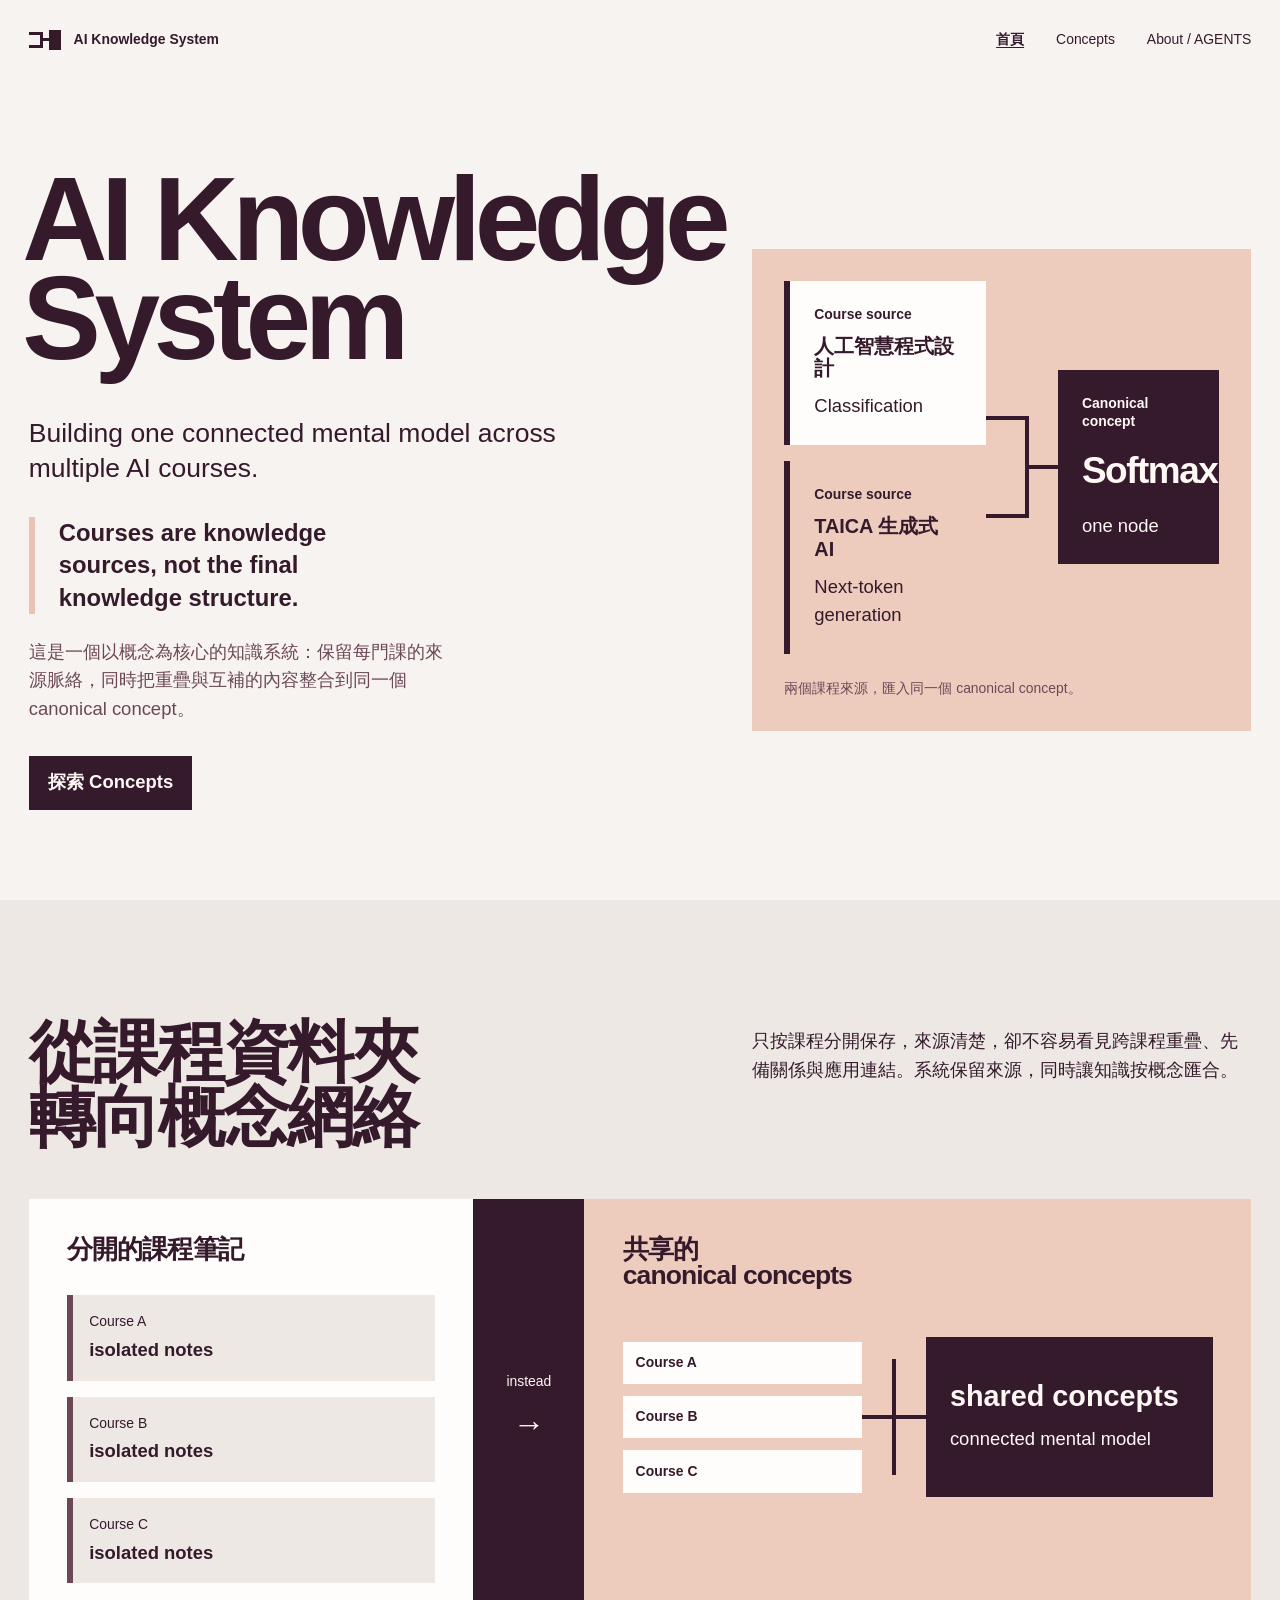
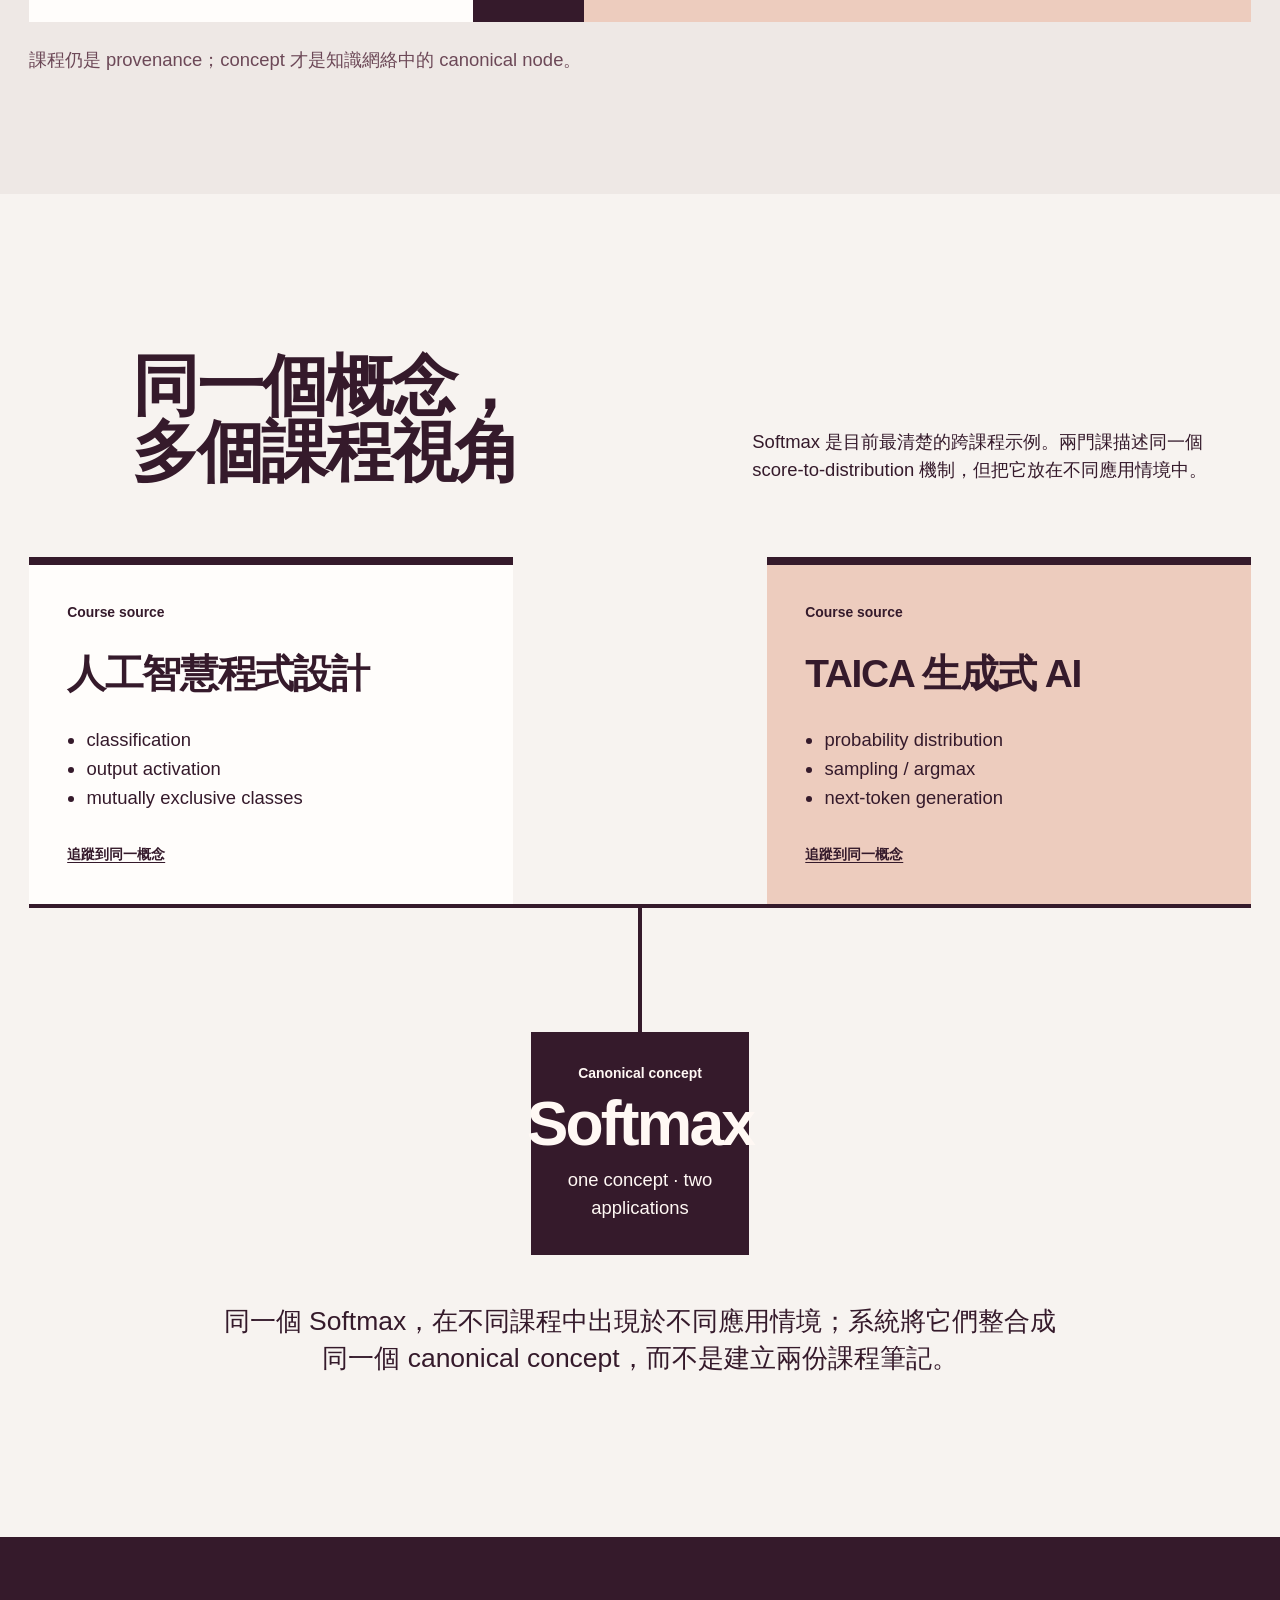
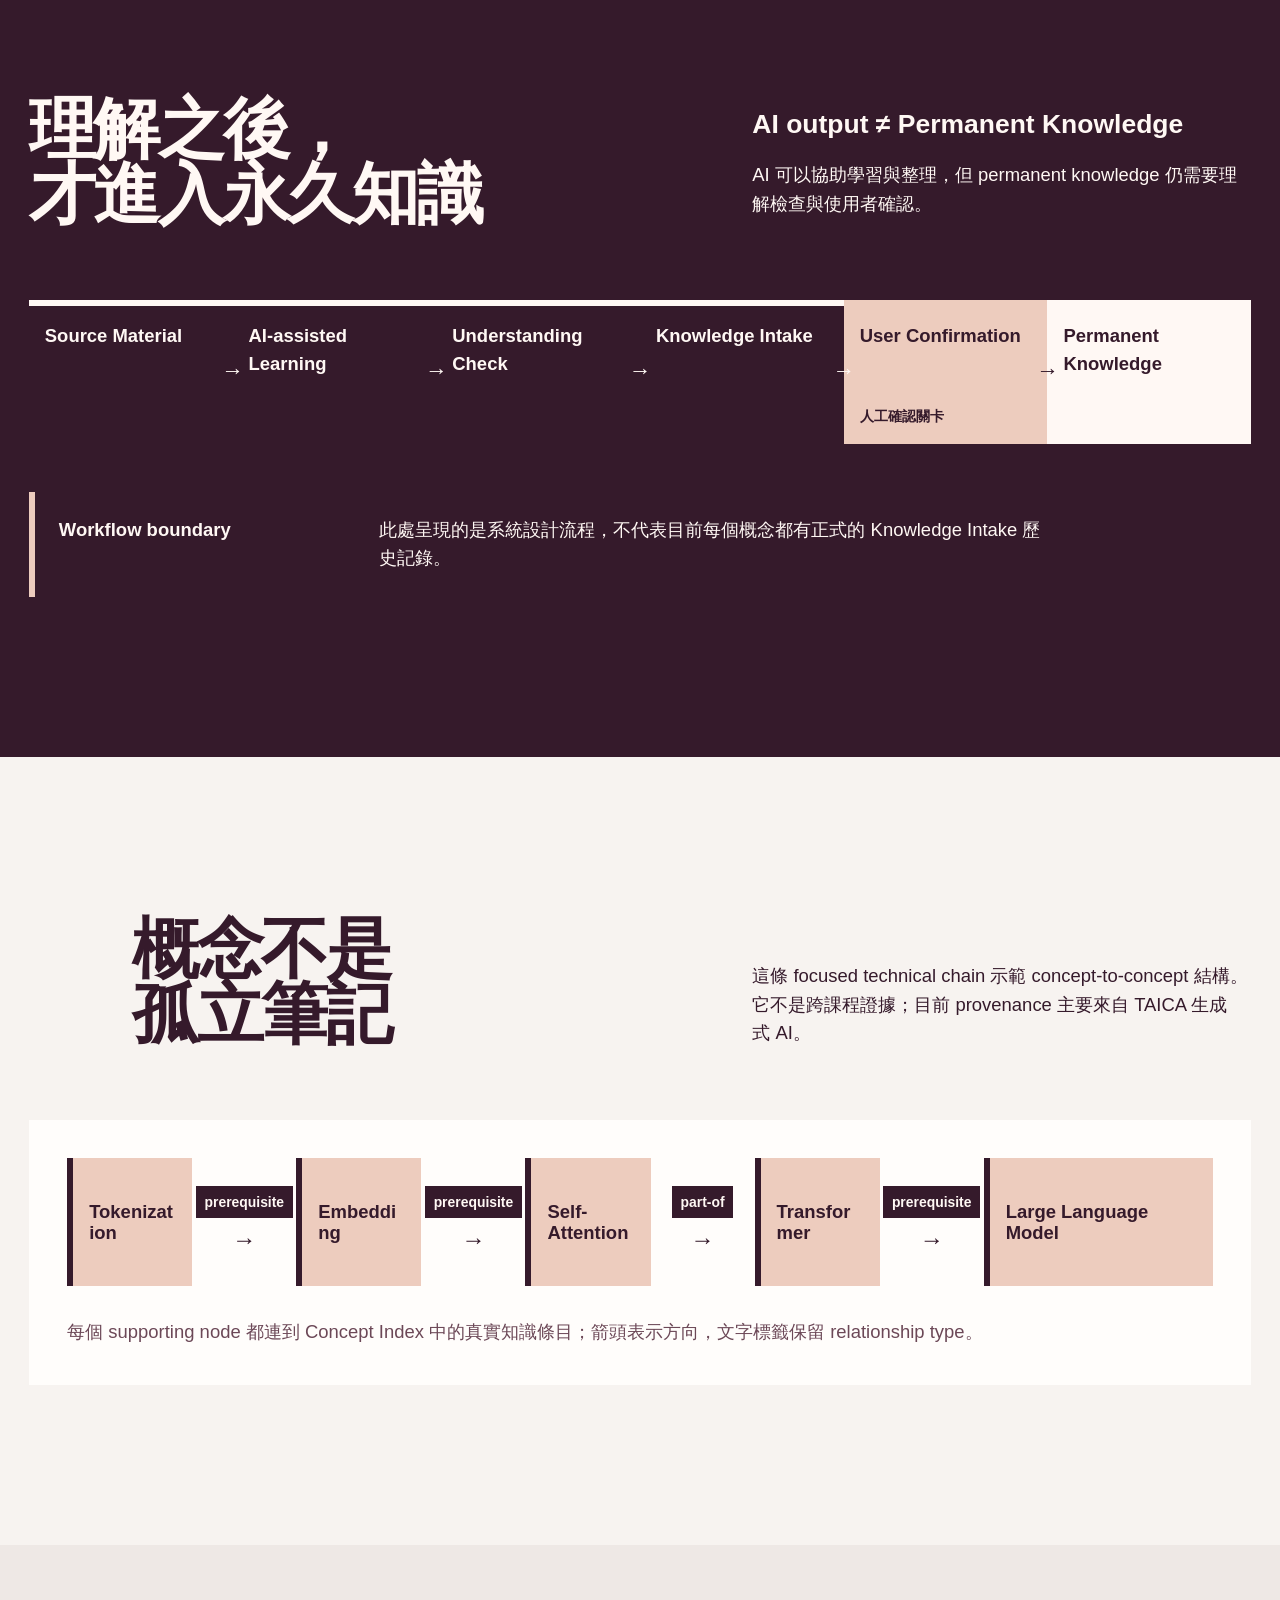
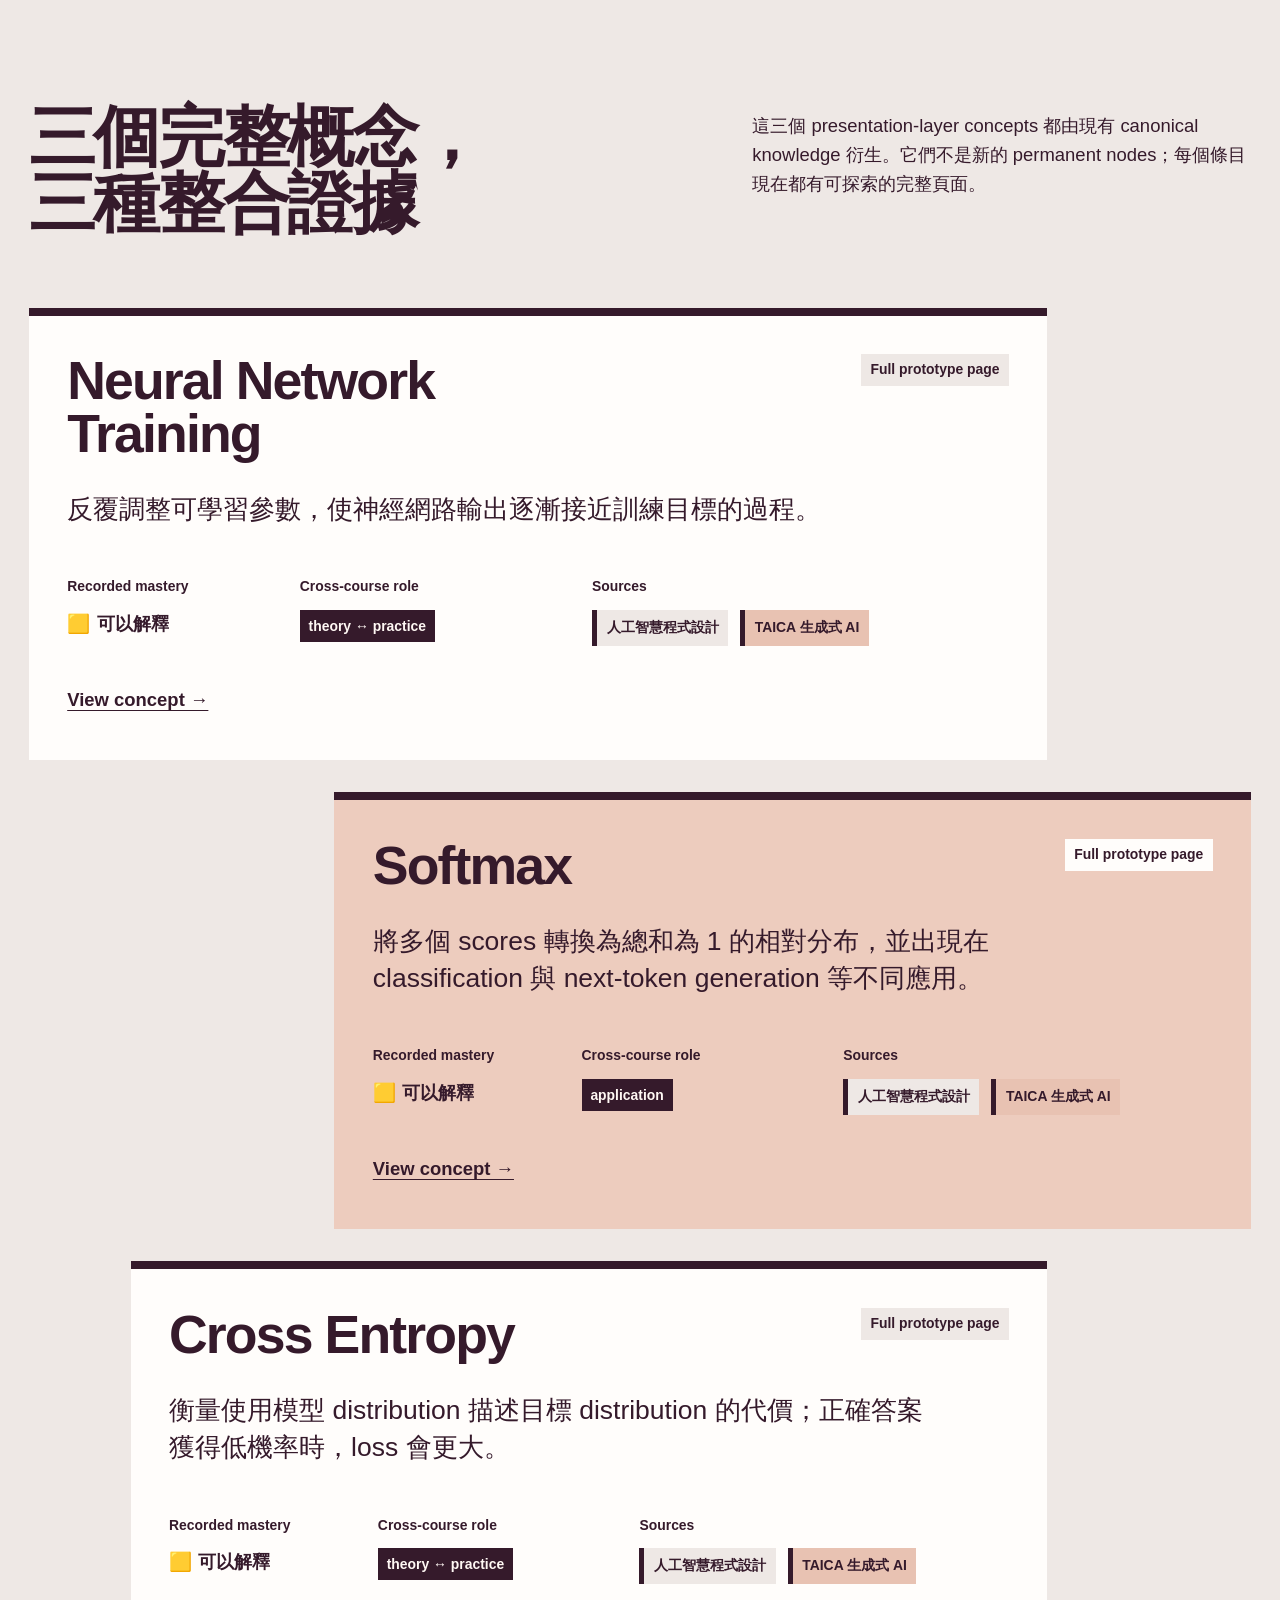
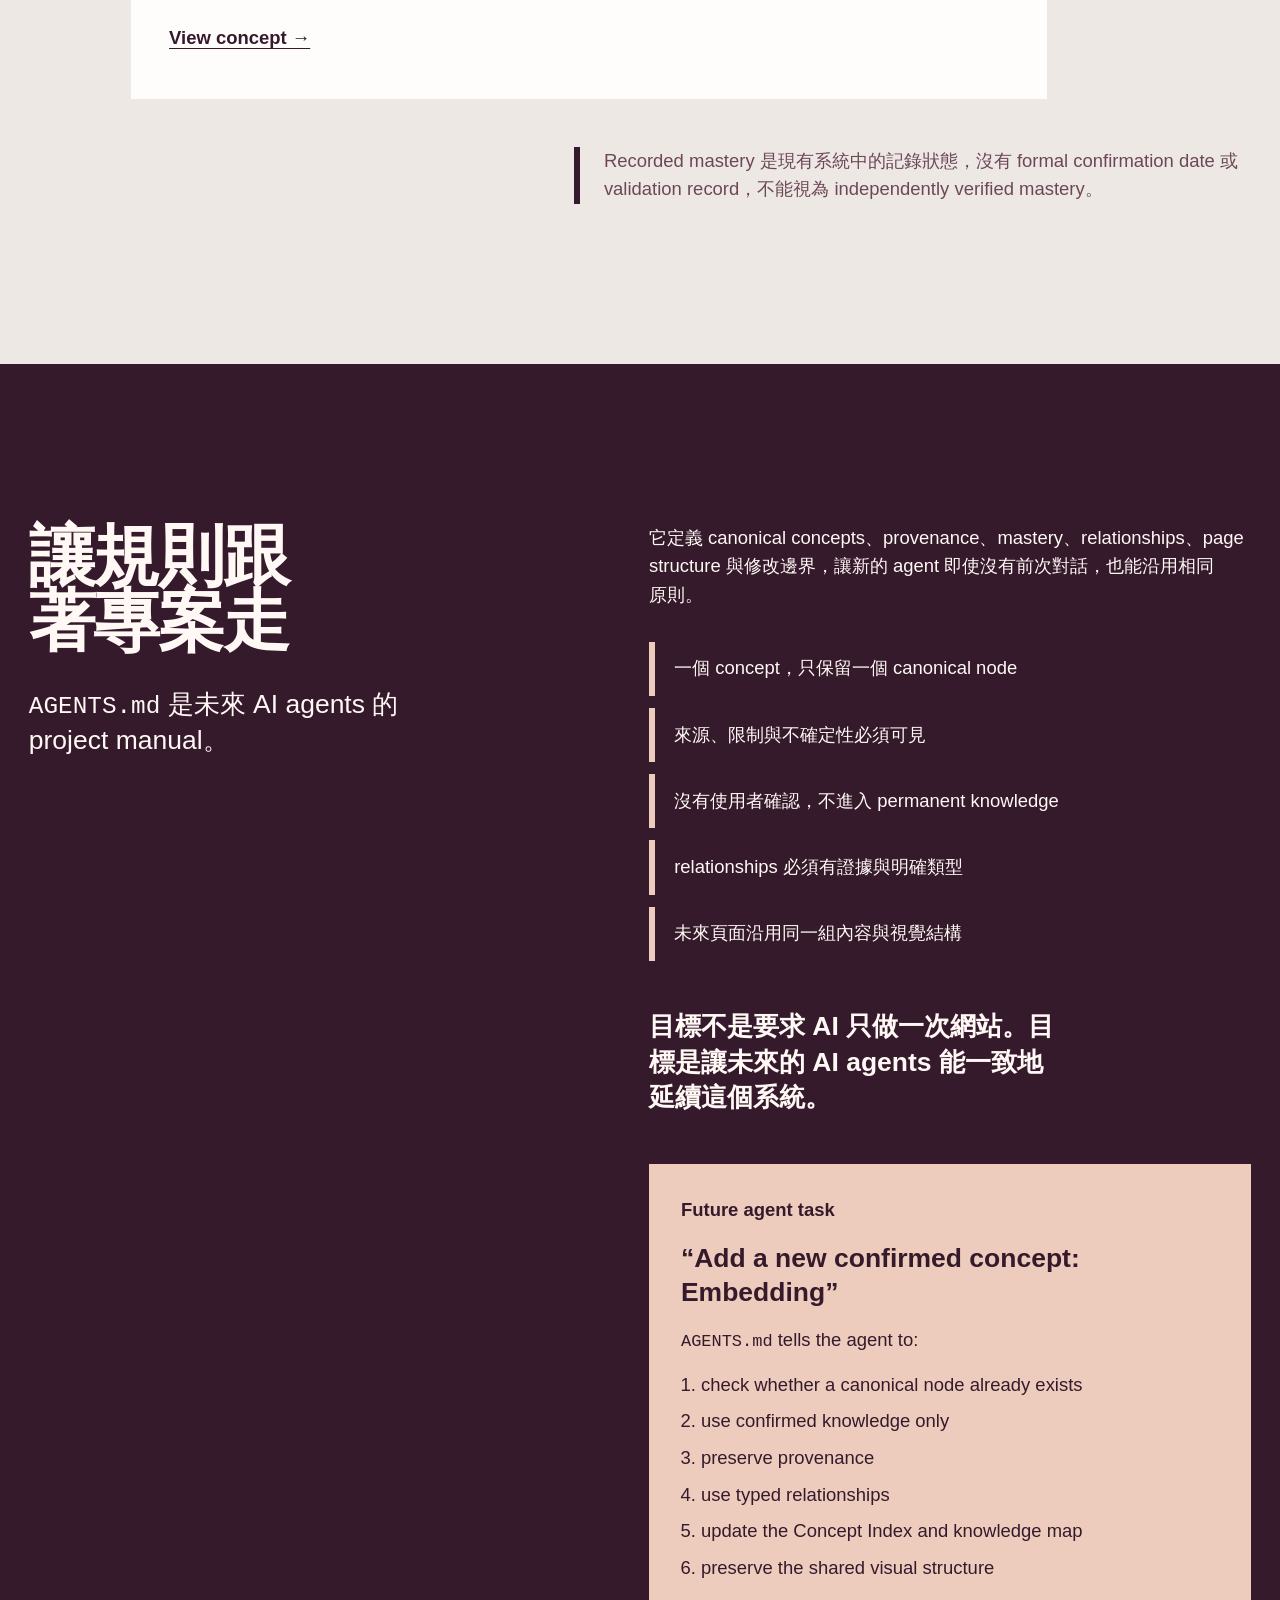
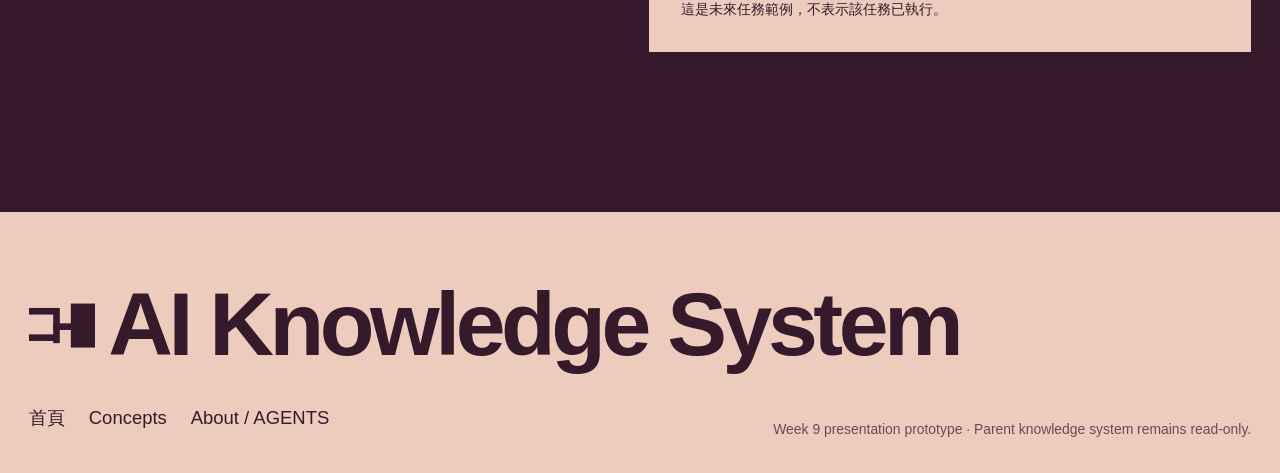
==== index.html @ c5fa0352 "Launch Week 9 AI Knowledge System prototype" ====
<!doctype html>
<html lang="zh-Hant">
  <head>
    <meta charset="utf-8">
    <meta name="viewport" content="width=device-width, initial-scale=1">
    <meta
      name="description"
      content="以 canonical concepts 整合多門 AI 課程的 AI Knowledge System Week 9 prototype。"
    >
    <meta name="theme-color" content="#f7f3f0">
    <title>AI Knowledge System · Week 9 Prototype</title>
    <link rel="preconnect" href="https://api.fontshare.com">
    <link
      href="https://api.fontshare.com/v2/css?f[]=general-sans@400,500,600,700&amp;display=swap"
      rel="stylesheet"
    >
    <link rel="stylesheet" href="assets/css/style.css">
  </head>
  <body id="top">
    <a class="skip-link" href="#main-content">跳到主要內容</a>

    <header class="site-header">
      <nav class="site-nav page-frame" aria-label="主要導覽">
        <a class="site-identity" href="index.html" aria-label="AI Knowledge System 首頁">
          <span class="merge-mark" aria-hidden="true">
            <span class="merge-mark__source merge-mark__source--top"></span>
            <span class="merge-mark__source merge-mark__source--bottom"></span>
            <span class="merge-mark__junction"></span>
            <span class="merge-mark__node"></span>
          </span>
          <span>AI Knowledge System</span>
        </a>
        <div class="site-nav__links">
          <a aria-current="page" href="index.html">首頁</a>
          <a href="concepts.html">Concepts</a>
          <a href="#agents">About / AGENTS</a>
        </div>
      </nav>
    </header>

    <main id="main-content">
      <section class="hero page-frame" aria-labelledby="hero-title">
        <div class="hero__copy">
          <h1 id="hero-title" class="hero__title">
            <span>AI Knowledge</span>
            <span>System</span>
          </h1>
          <p class="hero__lead" lang="en">
            Building one connected mental model across multiple AI courses.
          </p>
          <blockquote class="hero__principle" lang="en">
            Courses are knowledge sources, not the final knowledge structure.
          </blockquote>
          <p class="hero__intro">
            這是一個以概念為核心的知識系統：保留每門課的來源脈絡，同時把重疊與互補的內容整合到同一個 canonical concept。
          </p>
          <a class="primary-action" href="concepts.html">探索 Concepts</a>
        </div>

        <figure class="hero-merge" aria-labelledby="hero-merge-caption">
          <div class="hero-merge__sources">
            <div class="source-node source-node--compact">
              <span class="component-label">Course source</span>
              <strong>人工智慧程式設計</strong>
              <span>Classification</span>
            </div>
            <div class="source-node source-node--compact source-node--blush">
              <span class="component-label">Course source</span>
              <strong>TAICA 生成式 AI</strong>
              <span>Next-token generation</span>
            </div>
          </div>
          <div class="merge-junction merge-junction--hero" aria-hidden="true">
            <span></span>
          </div>
          <div class="concept-node concept-node--hero">
            <span class="component-label">Canonical concept</span>
            <strong>Softmax</strong>
            <span>one node</span>
          </div>
          <figcaption id="hero-merge-caption">
            兩個課程來源，匯入同一個 canonical concept。
          </figcaption>
        </figure>
      </section>

      <section class="structure-section section-field" aria-labelledby="structure-title">
        <div class="page-frame">
          <div class="section-heading section-heading--split">
            <h2 id="structure-title">從課程資料夾<br>轉向概念網絡</h2>
            <p>
              只按課程分開保存，來源清楚，卻不容易看見跨課程重疊、先備關係與應用連結。系統保留來源，同時讓知識按概念匯合。
            </p>
          </div>

          <figure class="structure-contrast" aria-labelledby="structure-caption">
            <div class="isolated-model">
              <h3>分開的課程筆記</h3>
              <div class="isolated-model__rows">
                <div><span>Course A</span><strong>isolated notes</strong></div>
                <div><span>Course B</span><strong>isolated notes</strong></div>
                <div><span>Course C</span><strong>isolated notes</strong></div>
              </div>
            </div>

            <div class="contrast-shift" aria-hidden="true">
              <span>instead</span>
              <strong>→</strong>
            </div>

            <div class="connected-model">
              <h3>共享的 canonical concepts</h3>
              <div class="connected-model__diagram">
                <div class="connected-model__sources">
                  <span>Course A</span>
                  <span>Course B</span>
                  <span>Course C</span>
                </div>
                <div class="connected-model__merge" aria-hidden="true"></div>
                <div class="connected-model__concepts">
                  <strong>shared concepts</strong>
                  <span>connected mental model</span>
                </div>
              </div>
            </div>
            <figcaption id="structure-caption">
              課程仍是 provenance；concept 才是知識網絡中的 canonical node。
            </figcaption>
          </figure>
        </div>
      </section>

      <section id="softmax" class="softmax-section page-frame" aria-labelledby="softmax-title">
        <div class="section-heading section-heading--offset">
          <h2 id="softmax-title">同一個概念，<br>多個課程視角</h2>
          <p>
            Softmax 是目前最清楚的跨課程示例。兩門課描述同一個 score-to-distribution 機制，但把它放在不同應用情境中。
          </p>
        </div>

        <figure class="cross-course-comparison" aria-labelledby="softmax-caption">
          <a class="source-node source-node--link" href="#softmax-canonical">
            <span class="component-label">Course source</span>
            <strong>人工智慧程式設計</strong>
            <ul>
              <li>classification</li>
              <li>output activation</li>
              <li>mutually exclusive classes</li>
            </ul>
            <span class="source-node__trace">追蹤到同一概念</span>
          </a>

          <a class="source-node source-node--link source-node--blush" href="#softmax-canonical">
            <span class="component-label">Course source</span>
            <strong>TAICA 生成式 AI</strong>
            <ul>
              <li>probability distribution</li>
              <li>sampling / argmax</li>
              <li>next-token generation</li>
            </ul>
            <span class="source-node__trace">追蹤到同一概念</span>
          </a>

          <div class="cross-course-comparison__junction" aria-hidden="true">
            <span class="cross-course-comparison__line cross-course-comparison__line--left"></span>
            <span class="cross-course-comparison__line cross-course-comparison__line--right"></span>
            <span class="cross-course-comparison__stem"></span>
          </div>

          <div id="softmax-canonical" class="concept-node concept-node--canonical" tabindex="-1">
            <span class="component-label">Canonical concept</span>
            <strong>Softmax</strong>
            <span>one concept · two applications</span>
          </div>

          <figcaption id="softmax-caption">
            同一個 Softmax，在不同課程中出現於不同應用情境；系統將它們整合成同一個 canonical concept，而不是建立兩份課程筆記。
          </figcaption>
        </figure>
      </section>

      <section class="knowledge-flow-section section-field section-field--dark" aria-labelledby="flow-title">
        <div class="page-frame">
          <div class="section-heading section-heading--split section-heading--inverse">
            <h2 id="flow-title">理解之後，<br>才進入永久知識</h2>
            <div>
              <p class="flow-contrast" lang="en">AI output ≠ Permanent Knowledge</p>
              <p>
                AI 可以協助學習與整理，但 permanent knowledge 仍需要理解檢查與使用者確認。
              </p>
            </div>
          </div>

          <ol class="knowledge-flow" aria-label="Understanding-first knowledge workflow">
            <li class="knowledge-flow__step">
              <span>Source Material</span>
            </li>
            <li class="knowledge-flow__step">
              <span>AI-assisted Learning</span>
            </li>
            <li class="knowledge-flow__step">
              <span>Understanding Check</span>
            </li>
            <li class="knowledge-flow__step">
              <span>Knowledge Intake</span>
            </li>
            <li class="knowledge-flow__step knowledge-flow__step--gate">
              <span>User Confirmation</span>
              <small>人工確認關卡</small>
            </li>
            <li class="knowledge-flow__step knowledge-flow__step--permanent">
              <span>Permanent Knowledge</span>
            </li>
          </ol>

          <aside class="evidence-notice">
            <strong>Workflow boundary</strong>
            <p>
              此處呈現的是系統設計流程，不代表目前每個概念都有正式的 Knowledge Intake 歷史記錄。
            </p>
          </aside>
        </div>
      </section>

      <section class="knowledge-map-section page-frame" aria-labelledby="map-title">
        <div class="section-heading section-heading--offset">
          <h2 id="map-title">概念不是孤立筆記</h2>
          <p>
            這條 focused technical chain 示範 concept-to-concept 結構。它不是跨課程證據；目前 provenance 主要來自 TAICA 生成式 AI。
          </p>
        </div>

        <figure class="knowledge-map" aria-labelledby="map-caption">
          <ol class="knowledge-map__chain">
            <li>
              <a class="concept-node concept-node--supporting" href="concepts.html#tokenization"><strong>Tokenization</strong></a>
              <div class="relationship-edge">
                <span class="relationship-label">prerequisite</span>
                <span aria-hidden="true">→</span>
              </div>
            </li>
            <li>
              <a class="concept-node concept-node--supporting" href="concepts.html#embedding"><strong>Embedding</strong></a>
              <div class="relationship-edge">
                <span class="relationship-label">prerequisite</span>
                <span aria-hidden="true">→</span>
              </div>
            </li>
            <li>
              <a class="concept-node concept-node--supporting" href="concepts.html#self-attention"><strong>Self-Attention</strong></a>
              <div class="relationship-edge">
                <span class="relationship-label">part-of</span>
                <span aria-hidden="true">→</span>
              </div>
            </li>
            <li>
              <a class="concept-node concept-node--supporting" href="concepts.html#transformer"><strong>Transformer</strong></a>
              <div class="relationship-edge">
                <span class="relationship-label">prerequisite</span>
                <span aria-hidden="true">→</span>
              </div>
            </li>
            <li>
              <a class="concept-node concept-node--supporting" href="concepts.html#large-language-model"><strong>Large Language Model</strong></a>
            </li>
          </ol>
          <figcaption id="map-caption">
            每個 supporting node 都連到 Concept Index 中的真實知識條目；箭頭表示方向，文字標籤保留 relationship type。
          </figcaption>
        </figure>
      </section>

      <section id="concepts" class="concepts-section section-field" aria-labelledby="concepts-title">
        <div class="page-frame">
          <div class="section-heading section-heading--split">
            <h2 id="concepts-title">三個完整概念，<br>三種整合證據</h2>
            <p>
              這三個 presentation-layer concepts 都由現有 canonical knowledge 衍生。它們不是新的 permanent nodes；每個條目現在都有可探索的完整頁面。
            </p>
          </div>

          <div class="concept-register" aria-label="Prototype concepts">
            <article class="concept-card concept-card--featured">
              <div class="concept-card__title">
                <h3>Neural Network Training</h3>
                <span class="availability-label">Full prototype page</span>
              </div>
              <p class="concept-card__definition">
                反覆調整可學習參數，使神經網路輸出逐漸接近訓練目標的過程。
              </p>
              <dl class="concept-card__meta">
                <div>
                  <dt>Recorded mastery</dt>
                  <dd class="mastery-label"><span aria-hidden="true">🟨</span> 可以解釋</dd><!-- taste-skill-ignore: project mastery state -->
                </div>
                <div>
                  <dt>Cross-course role</dt>
                  <dd><span class="relationship-label">theory ↔ practice</span></dd>
                </div>
                <div>
                  <dt>Sources</dt>
                  <dd class="source-badges">
                    <span class="source-badge">人工智慧程式設計</span>
                    <span class="source-badge source-badge--blush">TAICA 生成式 AI</span>
                  </dd>
                </div>
              </dl>
              <a class="concept-card__link" href="concepts/neural-network-training.html">View concept →</a>
            </article>

            <article class="concept-card concept-card--offset-right">
              <div class="concept-card__title">
                <h3>Softmax</h3>
                <span class="availability-label">Full prototype page</span>
              </div>
              <p class="concept-card__definition">
                將多個 scores 轉換為總和為 1 的相對分布，並出現在 classification 與 next-token generation 等不同應用。
              </p>
              <dl class="concept-card__meta">
                <div>
                  <dt>Recorded mastery</dt>
                  <dd class="mastery-label"><span aria-hidden="true">🟨</span> 可以解釋</dd><!-- taste-skill-ignore: project mastery state -->
                </div>
                <div>
                  <dt>Cross-course role</dt>
                  <dd><span class="relationship-label">application</span></dd>
                </div>
                <div>
                  <dt>Sources</dt>
                  <dd class="source-badges">
                    <span class="source-badge">人工智慧程式設計</span>
                    <span class="source-badge source-badge--blush">TAICA 生成式 AI</span>
                  </dd>
                </div>
              </dl>
              <a class="concept-card__link" href="concepts/softmax.html">View concept →</a>
            </article>

            <article class="concept-card concept-card--offset-left">
              <div class="concept-card__title">
                <h3>Cross Entropy</h3>
                <span class="availability-label">Full prototype page</span>
              </div>
              <p class="concept-card__definition">
                衡量使用模型 distribution 描述目標 distribution 的代價；正確答案獲得低機率時，loss 會更大。
              </p>
              <dl class="concept-card__meta">
                <div>
                  <dt>Recorded mastery</dt>
                  <dd class="mastery-label"><span aria-hidden="true">🟨</span> 可以解釋</dd><!-- taste-skill-ignore: project mastery state -->
                </div>
                <div>
                  <dt>Cross-course role</dt>
                  <dd><span class="relationship-label">theory ↔ practice</span></dd>
                </div>
                <div>
                  <dt>Sources</dt>
                  <dd class="source-badges">
                    <span class="source-badge">人工智慧程式設計</span>
                    <span class="source-badge source-badge--blush">TAICA 生成式 AI</span>
                  </dd>
                </div>
              </dl>
              <a class="concept-card__link" href="concepts/cross-entropy.html">View concept →</a>
            </article>
          </div>

          <p class="mastery-disclaimer">
            Recorded mastery 是現有系統中的記錄狀態，沒有 formal confirmation date 或 validation record，不能視為 independently verified mastery。
          </p>
        </div>
      </section>

      <section id="agents" class="agents-section section-field section-field--dark" aria-labelledby="agents-title">
        <div class="page-frame agents-section__layout">
          <div>
            <h2 id="agents-title">讓規則跟著專案走</h2>
            <p class="agents-section__statement">
              <code>AGENTS.md</code> 是未來 AI agents 的 project manual。
            </p>
          </div>
          <div class="agents-section__body">
            <p>
              它定義 canonical concepts、provenance、mastery、relationships、page structure 與修改邊界，讓新的 agent 即使沒有前次對話，也能沿用相同原則。
            </p>
            <ul class="rule-list">
              <li>一個 concept，只保留一個 canonical node</li>
              <li>來源、限制與不確定性必須可見</li>
              <li>沒有使用者確認，不進入 permanent knowledge</li>
              <li>relationships 必須有證據與明確類型</li>
              <li>未來頁面沿用同一組內容與視覺結構</li>
            </ul>
            <blockquote>
              目標不是要求 AI 只做一次網站。目標是讓未來的 AI agents 能一致地延續這個系統。
            </blockquote>
            <div class="agent-proof" aria-label="AGENTS.md behavior example">
              <p><strong>Future agent task</strong></p>
              <p class="agent-proof__task">“Add a new confirmed concept: Embedding”</p>
              <p><code>AGENTS.md</code> tells the agent to:</p>
              <ol>
                <li>check whether a canonical node already exists</li>
                <li>use confirmed knowledge only</li>
                <li>preserve provenance</li>
                <li>use typed relationships</li>
                <li>update the Concept Index and knowledge map</li>
                <li>preserve the shared visual structure</li>
              </ol>
              <small>這是未來任務範例，不表示該任務已執行。</small>
            </div>
          </div>
        </div>
      </section>
    </main>

    <footer class="site-footer">
      <div class="page-frame site-footer__inner">
        <div class="site-footer__identity" aria-hidden="true">
          <span class="merge-mark merge-mark--footer">
            <span class="merge-mark__source merge-mark__source--top"></span>
            <span class="merge-mark__source merge-mark__source--bottom"></span>
            <span class="merge-mark__junction"></span>
            <span class="merge-mark__node"></span>
          </span>
          <span>AI Knowledge System</span>
        </div>
        <nav class="site-footer__nav" aria-label="頁尾導覽">
          <a href="index.html">首頁</a>
          <a href="concepts.html">Concepts</a>
          <a href="index.html#agents">About / AGENTS</a>
        </nav>
        <p>Week 9 presentation prototype · Parent knowledge system remains read-only.</p>
      </div>
    </footer>
  </body>
</html>
---- assets/css/style.css ----
/*
 * Week 9 prototype shared visual system.
 * Reusable patterns are grouped by component name for future static pages.
 */

:root {
  color-scheme: light;

  --color-bg: #f7f3f0;
  --color-paper: #fffdfb;
  --color-surface: #eee8e5;
  --color-blush: #edccbe;
  --color-blush-strong: #e8c2b2;
  --color-ink: #351a2b;
  --color-muted: #6c4857;
  --color-inverse: #351a2b;
  --color-inverse-ink: #fff8f4;
  --color-focus: #9c3f61;

  --font-sans: "General Sans", "Noto Sans TC", "PingFang TC", "Microsoft JhengHei", "Helvetica Neue", Arial, sans-serif;
  --font-code: "SFMono-Regular", Consolas, "Liberation Mono", monospace;

  --text-small: clamp(0.8125rem, 0.79rem + 0.1vw, 0.9rem);
  --text-body: clamp(1.0625rem, 1.01rem + 0.18vw, 1.1875rem);
  --text-lead: clamp(1.25rem, 1.08rem + 0.72vw, 1.75rem);
  --text-heading: clamp(2.25rem, 1.45rem + 3.4vw, 4.75rem);
  --text-display: clamp(3.25rem, 1.45rem + 7.4vw, 8.25rem);

  --space-1: 0.5rem;
  --space-2: 0.75rem;
  --space-3: 1rem;
  --space-4: 1.5rem;
  --space-5: 2rem;
  --space-6: 3rem;
  --space-7: 4.5rem;
  --space-8: 7rem;
  --space-9: 10rem;

  --page-margin: clamp(1rem, 2.25vw, 2rem);
  --grid-gap: clamp(0.75rem, 1.4vw, 1.5rem);
  --content-max: 118rem;
  --text-measure: 62ch;

  --border-strong: 3px solid var(--color-ink);
  --border-inverse: 3px solid var(--color-inverse-ink);
  --radius: 0;

  --node-concept-bg: var(--color-ink);
  --node-concept-ink: var(--color-inverse-ink);
  --node-support-bg: var(--color-blush);
  --node-support-ink: var(--color-ink);
  --source-primary: var(--color-paper);
  --source-secondary: var(--color-blush);
  --mastery-bg: var(--color-blush);

  --ease-out: cubic-bezier(0.22, 1, 0.36, 1);
  --time-fast: 180ms;
}

*,
*::before,
*::after {
  box-sizing: border-box;
}

html {
  scroll-behavior: smooth;
}

body {
  margin: 0;
  min-width: 20rem;
  overflow-x: clip;
  background: var(--color-bg);
  color: var(--color-ink);
  font-family: var(--font-sans);
  font-size: var(--text-body);
  line-height: 1.55;
  font-kerning: normal;
  text-rendering: optimizeLegibility;
}

img,
svg {
  display: block;
  max-width: 100%;
}

a {
  color: inherit;
  text-decoration-thickness: 0.08em;
  text-underline-offset: 0.2em;
}

a:focus-visible,
[tabindex]:focus-visible {
  outline: 3px solid var(--color-focus);
  outline-offset: 4px;
}

button,
a {
  -webkit-tap-highlight-color: transparent;
}

::selection {
  background: var(--color-blush-strong);
  color: var(--color-ink);
}

h1,
h2,
h3,
p,
blockquote,
figure,
dl,
dd {
  margin: 0;
}

h1,
h2,
h3 {
  line-height: 0.98;
  letter-spacing: -0.035em;
  text-wrap: balance;
}

h2 {
  max-width: 13ch;
  font-size: var(--text-heading);
}

h3 {
  font-size: var(--text-lead);
}

p,
li,
figcaption,
dd {
  text-wrap: pretty;
  overflow-wrap: anywhere;
}

p {
  max-width: var(--text-measure);
}

ul,
ol {
  margin: 0;
}

code {
  font-family: var(--font-code);
  font-size: 0.92em;
}

.page-frame {
  width: min(100%, var(--content-max));
  margin-inline: auto;
  padding-inline: var(--page-margin);
}

.section-field {
  width: 100%;
  padding-block: var(--space-9);
  background: var(--color-surface);
}

.section-field--dark {
  background: var(--color-inverse);
  color: var(--color-inverse-ink);
}

.skip-link {
  position: fixed;
  z-index: 100;
  top: var(--space-3);
  left: var(--page-margin);
  padding: 0.7rem 1rem;
  transform: translateY(-180%);
  background: var(--color-inverse);
  color: var(--color-inverse-ink);
  text-decoration: none;
}

.skip-link:focus {
  transform: none;
}

/* SiteNav */
.site-header {
  background: var(--color-bg);
}

.site-nav {
  min-height: 5rem;
  display: flex;
  align-items: center;
  justify-content: space-between;
  gap: var(--space-4);
}

.site-identity {
  display: inline-flex;
  min-height: 2.75rem;
  align-items: center;
  gap: 0.8rem;
  font-size: var(--text-small);
  font-weight: 700;
  text-decoration: none;
}

.site-nav__links {
  display: flex;
  align-items: center;
  gap: clamp(1rem, 2.5vw, 2.5rem);
  font-size: var(--text-small);
}

.site-nav__links a {
  min-height: 2.75rem;
  display: inline-flex;
  align-items: center;
  text-decoration-color: transparent;
  transition: text-decoration-color var(--time-fast) ease;
}

.site-nav__links a[aria-current="page"] {
  font-weight: 700;
  text-decoration-color: currentColor;
}

@media (hover: hover) and (pointer: fine) {
  .site-nav__links a:hover,
  .site-footer a:hover {
    text-decoration-color: currentColor;
  }
}

/* MergeMark */
.merge-mark {
  position: relative;
  width: 2rem;
  height: 1.65rem;
  flex: 0 0 auto;
}

.merge-mark__source,
.merge-mark__junction,
.merge-mark__node {
  position: absolute;
  display: block;
  background: currentColor;
}

.merge-mark__source {
  left: 0;
  width: 0.75rem;
  height: 0.18rem;
}

.merge-mark__source--top {
  top: 0.32rem;
}

.merge-mark__source--bottom {
  bottom: 0.32rem;
}

.merge-mark__junction {
  top: 0.32rem;
  left: 0.68rem;
  width: 0.18rem;
  height: 1rem;
}

.merge-mark__junction::after {
  content: "";
  position: absolute;
  top: 0.41rem;
  left: 0;
  width: 0.62rem;
  height: 0.18rem;
  background: currentColor;
}

.merge-mark__node {
  top: 0.18rem;
  right: 0;
  width: 0.72rem;
  height: 1.28rem;
}

/* Shared headings */
.section-heading {
  display: grid;
  align-items: start;
  gap: var(--space-5);
}

.section-heading > * {
  min-width: 0;
}

.section-heading--split {
  grid-template-columns: repeat(12, minmax(0, 1fr));
  column-gap: var(--grid-gap);
}

.section-heading--split h2 {
  grid-column: 1 / span 6;
}

.section-heading--split > p,
.section-heading--split > div {
  grid-column: 8 / -1;
  padding-top: 0.45rem;
}

.section-heading--offset {
  grid-template-columns: repeat(12, minmax(0, 1fr));
  column-gap: var(--grid-gap);
}

.section-heading--offset h2 {
  grid-column: 2 / span 6;
}

.section-heading--offset > p {
  grid-column: 8 / -1;
  align-self: end;
}

.section-heading--inverse p {
  color: var(--color-inverse-ink);
}

.component-label {
  display: block;
  font-size: var(--text-small);
  font-weight: 600;
  line-height: 1.3;
}

/* Hero */
.hero {
  min-height: calc(100svh - 5rem);
  display: grid;
  grid-template-columns: repeat(12, minmax(0, 1fr));
  align-items: center;
  column-gap: var(--grid-gap);
  padding-block: clamp(3rem, 7vh, 6rem);
}

.hero__copy {
  grid-column: 1 / span 7;
  min-width: 0;
  display: flex;
  flex-direction: column;
  align-items: flex-start;
}

.hero__title {
  margin-left: -0.055em;
  max-width: none;
  font-size: var(--text-display);
  line-height: 0.84;
  letter-spacing: -0.055em;
}

.hero__title span {
  display: block;
  white-space: nowrap;
}

.hero__lead {
  margin-top: var(--space-6);
  max-width: 36ch;
  font-size: var(--text-lead);
  line-height: 1.3;
}

.hero__principle {
  margin-top: var(--space-5);
  max-width: 30ch;
  padding-left: var(--space-4);
  border-left: 6px solid var(--color-blush-strong);
  font-size: clamp(1.2rem, 1.05rem + 0.55vw, 1.55rem);
  font-weight: 600;
  line-height: 1.35;
}

.hero__intro {
  margin-top: var(--space-4);
  max-width: 42ch;
  color: var(--color-muted);
}

.primary-action {
  min-height: 3.25rem;
  margin-top: var(--space-5);
  padding: 0.8rem 1.2rem;
  display: inline-flex;
  align-items: center;
  justify-content: center;
  background: var(--color-ink);
  color: var(--color-inverse-ink);
  font-weight: 700;
  text-decoration: none;
  transition: transform 140ms var(--ease-out), background-color var(--time-fast) ease;
}

.primary-action:active {
  transform: scale(0.975);
}

.hero-merge {
  grid-column: 8 / -1;
  min-width: 0;
  display: grid;
  grid-template-columns: minmax(0, 1fr) 4.5rem minmax(8.5rem, 0.8fr);
  grid-template-rows: auto auto;
  align-items: center;
  padding: clamp(1.25rem, 2.5vw, 2.5rem);
  background: var(--color-blush);
}

.hero-merge__sources {
  min-width: 0;
  display: grid;
  gap: var(--space-3);
}

.source-node,
.concept-node {
  position: relative;
  min-width: 0;
}

.source-node {
  background: var(--source-primary);
  color: var(--color-ink);
}

.source-node--blush {
  background: var(--source-secondary);
}

.source-node--compact {
  min-height: 8.3rem;
  padding: var(--space-4);
  border-left: 6px solid var(--color-ink);
  display: flex;
  flex-direction: column;
  justify-content: space-between;
  gap: var(--space-2);
}

.source-node--compact strong {
  font-size: clamp(1.05rem, 0.92rem + 0.4vw, 1.35rem);
  line-height: 1.15;
}

.merge-junction--hero {
  position: relative;
  height: 10rem;
}

.merge-junction--hero::before,
.merge-junction--hero::after,
.merge-junction--hero span::before,
.merge-junction--hero span::after {
  content: "";
  position: absolute;
  display: block;
  background: var(--color-ink);
}

.merge-junction--hero::before {
  top: 18%;
  left: 0;
  width: 58%;
  height: 4px;
}

.merge-junction--hero::after {
  bottom: 18%;
  left: 0;
  width: 58%;
  height: 4px;
}

.merge-junction--hero span::before {
  top: 18%;
  left: 54%;
  width: 4px;
  height: 64%;
}

.merge-junction--hero span::after {
  top: calc(50% - 2px);
  left: 54%;
  width: 46%;
  height: 4px;
}

.concept-node {
  background: var(--node-concept-bg);
  color: var(--node-concept-ink);
}

.concept-node--hero {
  min-height: 10rem;
  padding: var(--space-4);
  display: flex;
  flex-direction: column;
  justify-content: center;
  gap: var(--space-2);
}

.concept-node--hero strong {
  font-size: clamp(1.7rem, 1.15rem + 1.45vw, 2.75rem);
  letter-spacing: -0.04em;
}

.hero-merge figcaption {
  grid-column: 1 / -1;
  margin-top: var(--space-4);
  max-width: 42ch;
  font-size: var(--text-small);
  color: var(--color-muted);
}

/* Structural contrast */
.structure-contrast {
  margin-top: var(--space-6);
  display: grid;
  grid-template-columns: minmax(0, 4fr) minmax(4rem, 1fr) minmax(0, 6fr);
  align-items: stretch;
}

.isolated-model,
.connected-model {
  padding: clamp(1.5rem, 3vw, 3.5rem);
}

.isolated-model {
  background: var(--color-paper);
}

.connected-model {
  background: var(--color-blush);
}

.isolated-model h3,
.connected-model h3 {
  max-width: 16ch;
}

.isolated-model__rows {
  margin-top: var(--space-5);
  display: grid;
  gap: var(--space-3);
}

.isolated-model__rows div {
  min-height: 4.5rem;
  padding: var(--space-3);
  border-left: 6px solid var(--color-muted);
  display: flex;
  flex-direction: column;
  justify-content: center;
  gap: 0.2rem;
  background: var(--color-surface);
}

.isolated-model__rows span {
  font-size: var(--text-small);
}

.contrast-shift {
  display: flex;
  flex-direction: column;
  align-items: center;
  justify-content: center;
  gap: var(--space-1);
  background: var(--color-ink);
  color: var(--color-inverse-ink);
  font-size: var(--text-small);
}

.contrast-shift strong {
  font-size: 2rem;
}

.connected-model__diagram {
  min-height: 12rem;
  margin-top: var(--space-5);
  display: grid;
  grid-template-columns: minmax(7rem, 1fr) 4rem minmax(9rem, 1.2fr);
  align-items: center;
}

.connected-model__sources {
  display: grid;
  gap: var(--space-2);
}

.connected-model__sources span {
  padding: 0.65rem 0.8rem;
  background: var(--color-paper);
  font-size: var(--text-small);
  font-weight: 600;
}

.connected-model__merge {
  position: relative;
  height: 10rem;
}

.connected-model__merge::before,
.connected-model__merge::after {
  content: "";
  position: absolute;
  background: var(--color-ink);
}

.connected-model__merge::before {
  top: 14%;
  bottom: 14%;
  left: calc(50% - 2px);
  width: 4px;
}

.connected-model__merge::after {
  top: calc(50% - 2px);
  left: 0;
  width: 100%;
  height: 4px;
}

.connected-model__concepts {
  min-height: 10rem;
  padding: var(--space-4);
  display: flex;
  flex-direction: column;
  justify-content: center;
  gap: var(--space-2);
  background: var(--color-ink);
  color: var(--color-inverse-ink);
}

.connected-model__concepts strong {
  font-size: clamp(1.4rem, 1rem + 1vw, 2.2rem);
  line-height: 1.1;
}

.structure-contrast figcaption {
  grid-column: 1 / -1;
  margin-top: var(--space-4);
  color: var(--color-muted);
}

/* CrossCourseComparison */
.softmax-section,
.knowledge-map-section {
  padding-block: var(--space-9);
}

.structure-section {
  padding-block: calc(var(--space-9) * 0.75);
}

.cross-course-comparison {
  margin-top: var(--space-7);
  display: grid;
  grid-template-columns: minmax(0, 1fr) minmax(7rem, 0.45fr) minmax(0, 1fr);
  grid-template-rows: auto auto auto;
  grid-template-areas:
    "source-a . source-b"
    "junction junction junction"
    ". concept ."
    "caption caption caption";
  column-gap: var(--grid-gap);
}

.cross-course-comparison > .source-node:first-of-type {
  grid-area: source-a;
}

.cross-course-comparison > .source-node:nth-of-type(2) {
  grid-area: source-b;
}

.source-node--link {
  min-height: 20rem;
  padding: clamp(1.5rem, 3vw, 3rem);
  border-top: 8px solid var(--color-ink);
  display: flex;
  flex-direction: column;
  color: var(--color-ink);
  text-decoration: none;
  transition: background-color var(--time-fast) ease, color var(--time-fast) ease;
}

.source-node--link strong {
  margin-top: var(--space-5);
  font-size: clamp(1.65rem, 1.15rem + 1.6vw, 3rem);
  line-height: 1.05;
  letter-spacing: -0.035em;
}

.source-node--link ul {
  margin-top: var(--space-5);
  padding-left: 1.2rem;
}

.source-node__trace {
  margin-top: auto;
  padding-top: var(--space-5);
  font-size: var(--text-small);
  font-weight: 700;
  text-decoration: underline;
  text-decoration-thickness: 0.08em;
  text-underline-offset: 0.2em;
}

@media (hover: hover) and (pointer: fine) {
  .source-node--link:hover {
    background: var(--color-ink);
    color: var(--color-inverse-ink);
  }
}

.cross-course-comparison__junction {
  position: relative;
  grid-area: junction;
  min-height: 8rem;
}

.cross-course-comparison__line,
.cross-course-comparison__stem {
  position: absolute;
  display: block;
  background: var(--color-ink);
}

.cross-course-comparison__line {
  top: 0;
  width: calc(50% - 2px);
  height: 4px;
}

.cross-course-comparison__line--left {
  left: 0;
}

.cross-course-comparison__line--right {
  right: 0;
}

.cross-course-comparison__stem {
  top: 0;
  left: calc(50% - 2px);
  width: 4px;
  height: 100%;
}

.concept-node--canonical {
  grid-area: concept;
  min-height: 13rem;
  padding: var(--space-5);
  display: flex;
  flex-direction: column;
  align-items: center;
  justify-content: center;
  gap: var(--space-2);
  text-align: center;
  scroll-margin-top: 3rem;
}

.concept-node--canonical strong {
  font-size: clamp(2.5rem, 1.5rem + 3vw, 5rem);
  line-height: 0.95;
  letter-spacing: -0.045em;
}

.concept-node--canonical:target {
  outline: 8px solid var(--color-blush-strong);
  outline-offset: 6px;
}

.cross-course-comparison figcaption {
  grid-area: caption;
  margin: var(--space-6) auto 0;
  max-width: 58ch;
  font-size: var(--text-lead);
  line-height: 1.4;
  text-align: center;
}

/* KnowledgeFlow */
.flow-contrast {
  margin-bottom: var(--space-3);
  font-size: var(--text-lead);
  font-weight: 700;
}

.knowledge-flow {
  margin-top: var(--space-7);
  padding: 0;
  display: grid;
  grid-template-columns: repeat(6, minmax(0, 1fr));
  list-style: none;
}

.knowledge-flow__step {
  position: relative;
  min-height: 9rem;
  padding: var(--space-3);
  border-top: 6px solid var(--color-inverse-ink);
  display: flex;
  flex-direction: column;
  justify-content: space-between;
  gap: var(--space-2);
  font-weight: 600;
}

.knowledge-flow__step::after {
  content: "→";
  position: absolute;
  top: 3rem;
  right: -0.7rem;
  z-index: 1;
  font-size: 1.4rem;
}

.knowledge-flow__step:last-child::after {
  content: none;
}

.knowledge-flow__step--gate {
  background: var(--color-blush);
  color: var(--color-ink);
  border-top-color: var(--color-blush);
}

.knowledge-flow__step small {
  font-size: var(--text-small);
}

.knowledge-flow__step--permanent {
  background: var(--color-inverse-ink);
  color: var(--color-ink);
}

.evidence-notice {
  margin-top: var(--space-6);
  padding: var(--space-4);
  border-left: 6px solid var(--color-blush);
  display: grid;
  grid-template-columns: minmax(10rem, 0.35fr) minmax(0, 1fr);
  gap: var(--space-4);
}

.evidence-notice p {
  max-width: 66ch;
}

/* KnowledgeMap */
.knowledge-map {
  margin-top: var(--space-7);
  padding: clamp(1.5rem, 3vw, 3.5rem);
  background: var(--color-paper);
}

.knowledge-map__chain {
  padding: 0;
  display: grid;
  grid-template-columns: repeat(5, minmax(0, 1fr));
  list-style: none;
}

.knowledge-map__chain li {
  min-width: 0;
  display: grid;
  grid-template-columns: minmax(0, 1fr) minmax(6.5rem, 0.65fr);
  align-items: center;
}

.knowledge-map__chain li:last-child {
  grid-template-columns: minmax(0, 1fr);
}

.concept-node--supporting {
  min-height: 8rem;
  padding: var(--space-3);
  display: flex;
  align-items: center;
  background: var(--node-support-bg);
  color: var(--node-support-ink);
  border-left: 6px solid var(--color-ink);
  text-decoration: none;
  transition: background-color var(--time-fast) ease, color var(--time-fast) ease;
}

@media (hover: hover) and (pointer: fine) {
  a.concept-node--supporting:hover {
    background: var(--color-ink);
    color: var(--color-inverse-ink);
  }
}

.concept-node--supporting strong {
  overflow-wrap: anywhere;
  line-height: 1.15;
}

.relationship-edge {
  min-width: 0;
  display: flex;
  flex-direction: column;
  align-items: center;
  gap: 0.2rem;
  font-size: var(--text-small);
  text-align: center;
}

.knowledge-map .relationship-label {
  white-space: nowrap;
}

.relationship-edge > span:last-child {
  font-size: 1.5rem;
}

.relationship-label {
  display: inline-flex;
  align-items: center;
  min-height: 2rem;
  padding: 0.25rem 0.55rem;
  background: var(--color-ink);
  color: var(--color-inverse-ink);
  font-size: var(--text-small);
  font-weight: 600;
  line-height: 1.2;
}

.knowledge-map figcaption {
  margin-top: var(--space-5);
  color: var(--color-muted);
}

/* ConceptCard */
.concept-register {
  margin-top: var(--space-7);
  display: grid;
  grid-template-columns: repeat(12, minmax(0, 1fr));
  row-gap: var(--space-5);
}

.concept-card {
  position: relative;
  min-width: 0;
  padding: clamp(1.5rem, 3vw, 3.5rem);
  background: var(--color-paper);
  border-top: 8px solid var(--color-ink);
}

.concept-card__link,
.index-entry-link {
  min-height: 2.75rem;
  margin-top: var(--space-5);
  display: inline-flex;
  align-items: center;
  font-weight: 700;
}

.concept-card__link::after {
  content: "";
  position: absolute;
  inset: 0;
}

.concept-card:focus-within {
  outline: 3px solid var(--color-focus);
  outline-offset: 5px;
}

.concept-card__link:focus-visible {
  outline: 0;
}

.concept-card--featured {
  grid-column: 1 / span 10;
}

.concept-card--offset-right {
  grid-column: 4 / -1;
  background: var(--color-blush);
}

.concept-card--offset-left {
  grid-column: 2 / span 9;
}

.concept-card__title {
  display: flex;
  align-items: flex-start;
  justify-content: space-between;
  gap: var(--space-4);
}

.concept-card__title h3 {
  max-width: 18ch;
  font-size: clamp(2rem, 1.35rem + 2.5vw, 4.5rem);
}

.availability-label {
  max-width: 11rem;
  padding: 0.45rem 0.6rem;
  background: var(--color-surface);
  font-size: var(--text-small);
  font-weight: 600;
  line-height: 1.25;
}

.concept-card--offset-right .availability-label {
  background: var(--color-paper);
}

.concept-card__definition {
  margin-top: var(--space-5);
  max-width: 52ch;
  font-size: var(--text-lead);
  line-height: 1.4;
}

.concept-card__meta {
  margin-top: var(--space-6);
  display: grid;
  grid-template-columns: minmax(9rem, 0.7fr) minmax(11rem, 0.9fr) minmax(16rem, 1.4fr);
  gap: var(--space-4);
}

.concept-card__meta div {
  display: grid;
  align-content: start;
  gap: var(--space-2);
}

.concept-card__meta dt {
  font-size: var(--text-small);
  font-weight: 700;
}

.mastery-label {
  display: inline-flex;
  align-items: center;
  gap: 0.4rem;
  font-weight: 600;
}

.source-badges {
  display: flex;
  flex-wrap: wrap;
  gap: var(--space-2);
}

.source-badge {
  display: inline-flex;
  min-height: 2.25rem;
  padding: 0.35rem 0.6rem;
  align-items: center;
  background: var(--color-surface);
  border-left: 5px solid var(--color-ink);
  font-size: var(--text-small);
  font-weight: 600;
}

.source-badge--blush {
  background: var(--color-blush-strong);
}

.mastery-disclaimer {
  margin: var(--space-6) 0 0 auto;
  max-width: 66ch;
  padding-left: var(--space-4);
  border-left: 6px solid var(--color-ink);
  color: var(--color-muted);
}

/* AGENTS / extensibility */
.agents-section__layout {
  display: grid;
  grid-template-columns: repeat(12, minmax(0, 1fr));
  column-gap: var(--grid-gap);
}

.agents-section__layout > div:first-child {
  grid-column: 1 / span 5;
}

.agents-section__body {
  grid-column: 7 / -1;
}

.agents-section h2 {
  max-width: 10ch;
}

.agents-section__statement {
  margin-top: var(--space-5);
  max-width: 28ch;
  font-size: var(--text-lead);
  line-height: 1.35;
}

.rule-list {
  margin-top: var(--space-5);
  padding: 0;
  list-style: none;
}

.rule-list li {
  padding: 0.8rem 0 0.8rem 1.2rem;
  border-left: 6px solid var(--color-blush);
}

.rule-list li + li {
  margin-top: var(--space-2);
}

.agents-section blockquote {
  margin-top: var(--space-6);
  max-width: 28ch;
  font-size: var(--text-lead);
  font-weight: 600;
  line-height: 1.35;
}

.agent-proof {
  margin-top: var(--space-6);
  padding: var(--space-5);
  background: var(--color-blush);
  color: var(--color-ink);
}

.agent-proof p + p,
.agent-proof p + ol,
.agent-proof ol + small {
  margin-top: var(--space-3);
}

.agent-proof__task {
  max-width: 30ch;
  font-size: var(--text-lead);
  font-weight: 600;
  line-height: 1.3;
}

.agent-proof ol {
  padding-left: 1.25rem;
}

.agent-proof li + li {
  margin-top: var(--space-1);
}

.agent-proof small {
  display: block;
  font-size: var(--text-small);
}

/* SiteFooter */
.site-footer {
  padding-block: var(--space-7) var(--space-5);
  background: var(--color-blush);
}

.site-footer__inner {
  display: grid;
  grid-template-columns: repeat(12, minmax(0, 1fr));
  align-items: end;
  gap: var(--space-5) var(--grid-gap);
}

.site-footer__identity {
  grid-column: 1 / -1;
  display: flex;
  align-items: center;
  gap: var(--space-4);
  font-size: clamp(2.4rem, 1.2rem + 5.5vw, 7.5rem);
  font-weight: 700;
  line-height: 0.9;
  letter-spacing: -0.05em;
}

.merge-mark--footer {
  width: 0.34em;
  height: 0.28em;
  transform: scale(2.2);
  transform-origin: left center;
  margin-right: 0.28em;
}

.site-footer__nav {
  grid-column: 1 / span 6;
  display: flex;
  flex-wrap: wrap;
  gap: var(--space-4);
}

.site-footer__nav a {
  min-height: 2.75rem;
  display: inline-flex;
  align-items: center;
  text-decoration-color: transparent;
}

.site-footer__inner > p {
  grid-column: 8 / -1;
  justify-self: end;
  color: var(--color-muted);
  font-size: var(--text-small);
  text-align: right;
}

/* Concept Index */
.index-masthead {
  min-height: 36rem;
  padding-block: var(--space-8);
  display: grid;
  grid-template-columns: repeat(12, minmax(0, 1fr));
  align-items: end;
  column-gap: var(--grid-gap);
}

.index-masthead > div {
  grid-column: 1 / span 8;
}

.index-masthead h1 {
  margin-left: -0.045em;
  max-width: 10ch;
  font-size: var(--text-display);
}

.index-masthead__lead {
  margin-top: var(--space-5);
  max-width: 40ch;
  font-size: var(--text-lead);
  line-height: 1.35;
}

.index-masthead__note {
  grid-column: 9 / -1;
  padding: var(--space-5);
  background: var(--color-blush);
}

.index-masthead__note strong {
  font-size: var(--text-lead);
}

.index-masthead__note p {
  margin-top: var(--space-3);
}

.concept-index {
  padding-bottom: var(--space-9);
}

.concept-group {
  padding-top: var(--space-8);
}

.concept-group + .concept-group {
  margin-top: var(--space-8);
}

.concept-group__heading {
  display: grid;
  grid-template-columns: repeat(12, minmax(0, 1fr));
  column-gap: var(--grid-gap);
  align-items: end;
  margin-bottom: var(--space-7);
}

.concept-group__heading h2 {
  grid-column: 1 / span 7;
  max-width: 16ch;
}

.concept-group__heading p {
  grid-column: 8 / -1;
}

.concept-index-item {
  scroll-margin-top: 2rem;
  padding: clamp(1.5rem, 3vw, 3.5rem);
  display: grid;
  grid-template-columns: minmax(0, 1.4fr) minmax(22rem, 0.9fr);
  gap: var(--space-6);
  background: var(--color-paper);
  border-top: 8px solid var(--color-muted);
}

.concept-index-item + .concept-index-item {
  margin-top: var(--space-5);
}

.concept-index-item:nth-of-type(even) {
  margin-left: clamp(2rem, 7vw, 8rem);
}

.concept-index-item--full {
  background: var(--color-blush);
  border-top-color: var(--color-ink);
}

.concept-index-item:target,
.concept-index-item[tabindex]:focus-visible {
  outline: 7px solid var(--color-focus);
  outline-offset: 6px;
}

.concept-index-item__title {
  display: flex;
  align-items: flex-start;
  justify-content: space-between;
  gap: var(--space-4);
}

.concept-index-item__title h3 {
  max-width: 18ch;
  font-size: clamp(2rem, 1.25rem + 2.4vw, 4.25rem);
}

.concept-index-item__title a {
  text-decoration-color: transparent;
}

.concept-index-item__main > p {
  margin-top: var(--space-4);
  max-width: 52ch;
  font-size: var(--text-lead);
  line-height: 1.4;
}

.concept-index-item__meta {
  display: grid;
  align-content: start;
  gap: var(--space-4);
}

.concept-index-item__meta > div {
  display: grid;
  gap: var(--space-2);
}

.concept-index-item__meta dt,
.concept-masthead__meta dt {
  font-size: var(--text-small);
  font-weight: 700;
}

.index-evidence {
  margin-top: 0;
}

.index-evidence__inner {
  display: grid;
  grid-template-columns: repeat(12, minmax(0, 1fr));
  column-gap: var(--grid-gap);
}

.index-evidence h2 {
  grid-column: 1 / span 5;
}

.index-evidence p {
  grid-column: 7 / -1;
  font-size: var(--text-lead);
  line-height: 1.4;
}

/* Concept Detail */
.breadcrumb {
  min-height: 4.5rem;
  display: flex;
  align-items: center;
  gap: var(--space-2);
  font-size: var(--text-small);
}

.concept-masthead {
  min-height: 42rem;
  padding-block: var(--space-8);
  display: grid;
  grid-template-columns: repeat(12, minmax(0, 1fr));
  align-items: center;
  column-gap: var(--grid-gap);
}

.concept-masthead__title {
  grid-column: 1 / span 7;
}

.concept-masthead h1 {
  margin-left: -0.045em;
  max-width: 16ch;
  font-size: clamp(3.5rem, 1.8rem + 4.5vw, 6.75rem);
}

.concept-kind {
  margin-bottom: var(--space-4);
  font-weight: 700;
}

.concept-definition {
  margin-top: var(--space-6);
  max-width: 42ch;
  font-size: var(--text-lead);
  line-height: 1.35;
}

.concept-masthead__meta {
  grid-column: 9 / -1;
  padding: var(--space-5);
  display: grid;
  gap: var(--space-5);
  background: var(--color-blush);
}

.concept-masthead__meta > div {
  display: grid;
  gap: var(--space-2);
}

.concept-masthead__meta small {
  font-size: var(--text-small);
}

.detail-split__inner,
.detail-register__inner,
.mastery-section__inner,
.evidence-ledger {
  display: grid;
  grid-template-columns: repeat(12, minmax(0, 1fr));
  column-gap: var(--grid-gap);
}

.detail-split__inner > div:first-child,
.detail-register__inner > div:first-child,
.mastery-section__inner > h2,
.evidence-ledger > div:first-child {
  grid-column: 1 / span 5;
}

.detail-split__inner > div:last-child,
.detail-register__inner > div:last-child,
.mastery-section__inner > div,
.evidence-ledger > div:last-child {
  grid-column: 7 / -1;
}

.detail-split h2,
.detail-register h2,
.evidence-ledger h2,
.mastery-section h2 {
  margin-bottom: var(--space-5);
}

.relation-list,
.plain-list {
  padding: 0;
  list-style: none;
}

.relation-list li {
  min-height: 3.5rem;
  padding-block: var(--space-2);
  display: flex;
  align-items: center;
  flex-wrap: wrap;
  gap: var(--space-2);
}

.plain-list li + li {
  margin-top: var(--space-3);
}

.core-idea,
.mental-model,
.learning-evidence,
.evidence-ledger {
  padding-block: var(--space-9);
}

.detail-heading {
  display: grid;
  grid-template-columns: repeat(12, minmax(0, 1fr));
  column-gap: var(--grid-gap);
  align-items: end;
}

.detail-heading h2 {
  grid-column: 1 / span 6;
}

.detail-heading > p {
  grid-column: 8 / -1;
}

.detail-heading--inverse p {
  color: var(--color-inverse-ink);
}

.process-chain {
  margin-top: var(--space-7);
  padding: 0;
  display: grid;
  grid-template-columns: repeat(7, minmax(0, 1fr));
  list-style: none;
  background: var(--color-blush);
}

.process-chain li {
  position: relative;
  min-height: 9rem;
  padding: var(--space-3);
  display: flex;
  align-items: center;
  font-weight: 600;
}

.process-chain li:nth-child(even) {
  background: var(--color-blush-strong);
}

.process-chain li:not(:last-child)::after {
  content: "→";
  position: absolute;
  z-index: 1;
  right: -0.6rem;
  font-size: 1.4rem;
}

.core-note {
  margin-top: var(--space-5);
  max-width: 70ch;
  color: var(--color-muted);
}

.decision-flow {
  margin-top: var(--space-7);
  display: grid;
  grid-template-columns: minmax(8rem, 1fr) minmax(10rem, 1fr) minmax(12rem, 1.2fr) minmax(18rem, 1.6fr);
  align-items: stretch;
}

.decision-flow > span,
.decision-flow > strong,
.decision-flow > div {
  min-height: 9rem;
  padding: var(--space-4);
  display: flex;
  align-items: center;
  justify-content: center;
  text-align: center;
}

.decision-flow > span {
  background: var(--color-surface);
}

.decision-flow > strong {
  background: var(--color-ink);
  color: var(--color-inverse-ink);
  font-size: var(--text-lead);
}

.decision-flow > div {
  padding: 0;
  display: grid;
  grid-template-rows: 1fr 1fr;
}

.decision-flow > div span {
  padding: var(--space-3);
  display: flex;
  align-items: center;
  background: var(--color-blush);
}

.decision-flow > div span:last-child {
  background: var(--color-blush-strong);
}

.contrast-pair,
.source-comparison {
  margin-top: var(--space-5);
  display: grid;
  grid-template-columns: repeat(2, minmax(0, 1fr));
  gap: var(--space-3);
}

.contrast-pair > div,
.source-comparison > div {
  padding: var(--space-4);
  display: grid;
  gap: var(--space-2);
  background: var(--color-surface);
}

.causal-stack {
  margin-top: var(--space-7);
  max-width: 42rem;
  margin-inline: auto;
  padding: var(--space-6);
  display: grid;
  justify-items: center;
  gap: var(--space-3);
  background: var(--color-blush);
  text-align: center;
}

.causal-stack strong {
  font-size: var(--text-lead);
}

.perspective-section {
  padding-block: var(--space-9);
}

.perspective-merge {
  margin-top: var(--space-7);
  display: grid;
  grid-template-columns: minmax(0, 1fr) minmax(13rem, 0.55fr) minmax(0, 1fr);
  align-items: stretch;
}

.perspective-source {
  padding: clamp(1.5rem, 3vw, 3rem);
  background: var(--color-paper);
  color: var(--color-ink);
}

.perspective-source--blush {
  background: var(--color-blush);
}

.perspective-source h3 {
  margin-top: var(--space-5);
  font-size: clamp(1.75rem, 1.2rem + 1.5vw, 3rem);
}

.perspective-source ul {
  margin-top: var(--space-5);
  padding-left: 1.25rem;
}

.perspective-source li + li {
  margin-top: var(--space-2);
}

.perspective-junction {
  position: relative;
  z-index: 1;
  min-height: 18rem;
  padding: var(--space-4);
  display: flex;
  flex-direction: column;
  align-items: center;
  justify-content: center;
  gap: var(--space-3);
  background: var(--color-inverse-ink);
  color: var(--color-ink);
  text-align: center;
}

.perspective-junction::before,
.perspective-junction::after {
  content: "";
  position: absolute;
  top: calc(50% - 2px);
  width: var(--grid-gap);
  height: 4px;
  background: var(--color-inverse-ink);
}

.perspective-junction::before {
  right: 100%;
}

.perspective-junction::after {
  left: 100%;
}

.perspective-junction strong {
  font-size: clamp(1.6rem, 1rem + 1.8vw, 3.2rem);
  line-height: 1;
  letter-spacing: -0.04em;
}

.perspective-merge figcaption {
  grid-column: 1 / -1;
  margin-top: var(--space-5);
  max-width: 72ch;
  font-size: var(--text-lead);
  line-height: 1.4;
}

.source-comparison > div {
  background: var(--color-blush);
  color: var(--color-ink);
}

.mental-model__path {
  margin-top: var(--space-7);
  display: grid;
  grid-template-columns: minmax(0, 1fr) minmax(14rem, 0.7fr) minmax(0, 1fr);
  align-items: stretch;
}

.mental-model__path > div,
.mental-model__path > strong {
  min-height: 13rem;
  padding: var(--space-5);
  display: flex;
  flex-direction: column;
  justify-content: center;
  gap: var(--space-2);
}

.mental-model__path > div {
  background: var(--color-blush);
}

.mental-model__path > div:last-child {
  background: var(--color-blush-strong);
}

.mental-model__path > strong {
  background: var(--color-ink);
  color: var(--color-inverse-ink);
  font-size: var(--text-lead);
  text-align: center;
}

.learning-evidence {
  display: grid;
  grid-template-columns: repeat(12, minmax(0, 1fr));
  column-gap: var(--grid-gap);
  align-items: start;
}

.learning-evidence > div {
  grid-column: 1 / span 7;
}

.learning-evidence__quote {
  margin-top: var(--space-5);
  max-width: 34ch;
  font-size: clamp(1.55rem, 1.15rem + 1.4vw, 2.65rem);
  font-weight: 600;
  line-height: 1.3;
}

.learning-evidence__limit {
  grid-column: 9 / -1;
  padding: var(--space-4);
  background: var(--color-blush);
}

.mastery-section__state {
  margin-bottom: var(--space-3);
  font-size: var(--text-lead);
  font-weight: 700;
}

.mastery-section h2 {
  max-width: none;
}

.mastery-section__inner > div p + p {
  margin-top: var(--space-3);
}

.evidence-ledger {
  align-items: start;
}

.evidence-ledger > div {
  padding: var(--space-5);
  background: var(--color-paper);
}

.evidence-ledger > div:last-child {
  background: var(--color-blush);
}

.evidence-ledger h3 {
  margin: var(--space-5) 0 var(--space-2);
  font-size: var(--text-body);
  letter-spacing: 0;
  line-height: 1.3;
}

@media (max-width: 72rem) {
  .hero {
    grid-template-columns: repeat(8, minmax(0, 1fr));
  }

  .hero__copy {
    grid-column: 1 / span 5;
  }

  .hero-merge {
    grid-column: 6 / -1;
    grid-template-columns: 1fr;
    gap: var(--space-3);
  }

  .merge-junction--hero {
    height: 3rem;
  }

  .merge-junction--hero::before,
  .merge-junction--hero::after {
    top: 0;
    width: 4px;
    height: 50%;
  }

  .merge-junction--hero::before {
    left: 28%;
  }

  .merge-junction--hero::after {
    right: 28%;
    left: auto;
  }

  .merge-junction--hero span::before {
    top: calc(50% - 2px);
    left: 28%;
    width: 44%;
    height: 4px;
  }

  .merge-junction--hero span::after {
    top: calc(50% - 2px);
    left: calc(50% - 2px);
    width: 4px;
    height: 50%;
  }

  .connected-model__diagram {
    grid-template-columns: 1fr;
    gap: var(--space-3);
  }

  .connected-model__merge {
    height: 3rem;
  }

  .connected-model__merge::before {
    top: 0;
    bottom: auto;
    left: calc(50% - 2px);
    width: 4px;
    height: 100%;
  }

  .connected-model__merge::after {
    content: none;
  }

  .knowledge-map__chain {
    grid-template-columns: 1fr;
    gap: 0;
  }

  .knowledge-map__chain li,
  .knowledge-map__chain li:last-child {
    grid-template-columns: 1fr;
  }

  .relationship-edge {
    min-height: 4.5rem;
    justify-content: center;
  }

  .relationship-edge > span:last-child {
    transform: rotate(90deg);
  }
}

@media (max-width: 52rem) {
  :root {
    --space-8: 5rem;
    --space-9: 7rem;
  }

  .site-nav {
    align-items: flex-start;
    padding-block: var(--space-3);
  }

  .site-nav__links {
    justify-content: flex-end;
    flex-wrap: wrap;
    gap: 0 var(--space-3);
  }

  .hero {
    min-height: auto;
    grid-template-columns: 1fr;
    gap: var(--space-7);
  }

  .hero__copy,
  .hero-merge {
    grid-column: 1;
  }

  .hero__title {
    max-width: 8ch;
  }

  .hero-merge {
    grid-template-columns: minmax(0, 1fr) 4rem minmax(8rem, 0.7fr);
    gap: 0;
  }

  .merge-junction--hero {
    height: 10rem;
  }

  .merge-junction--hero::before,
  .merge-junction--hero::after {
    width: 58%;
    height: 4px;
  }

  .merge-junction--hero::before {
    top: 18%;
    left: 0;
  }

  .merge-junction--hero::after {
    top: auto;
    right: auto;
    bottom: 18%;
    left: 0;
  }

  .merge-junction--hero span::before {
    top: 18%;
    left: 54%;
    width: 4px;
    height: 64%;
  }

  .merge-junction--hero span::after {
    top: calc(50% - 2px);
    left: 54%;
    width: 46%;
    height: 4px;
  }

  .section-heading--split,
  .section-heading--offset {
    grid-template-columns: 1fr;
  }

  .section-heading--split h2,
  .section-heading--split > p,
  .section-heading--split > div,
  .section-heading--offset h2,
  .section-heading--offset > p {
    grid-column: 1;
    padding-top: 0;
  }

  .structure-contrast {
    grid-template-columns: 1fr;
  }

  .contrast-shift {
    min-height: 5rem;
    flex-direction: row;
  }

  .cross-course-comparison {
    grid-template-columns: 1fr 3.5rem 1fr;
  }

  .index-masthead,
  .concept-masthead,
  .concept-group__heading,
  .index-evidence__inner,
  .detail-split__inner,
  .detail-register__inner,
  .mastery-section__inner,
  .evidence-ledger,
  .detail-heading,
  .learning-evidence {
    grid-template-columns: 1fr;
  }

  .index-masthead {
    min-height: auto;
    gap: var(--space-6);
  }

  .index-masthead > div,
  .index-masthead__note,
  .concept-masthead__title,
  .concept-masthead__meta,
  .concept-group__heading h2,
  .concept-group__heading p,
  .index-evidence h2,
  .index-evidence p,
  .detail-split__inner > div:first-child,
  .detail-split__inner > div:last-child,
  .detail-register__inner > div:first-child,
  .detail-register__inner > div:last-child,
  .mastery-section__inner > h2,
  .mastery-section__inner > div,
  .evidence-ledger > div:first-child,
  .evidence-ledger > div:last-child,
  .detail-heading h2,
  .detail-heading > p,
  .learning-evidence > div,
  .learning-evidence__limit {
    grid-column: 1;
  }

  .concept-masthead {
    min-height: auto;
    gap: var(--space-6);
  }

  .concept-index-item,
  .concept-index-item:nth-of-type(even) {
    margin-left: 0;
    grid-template-columns: 1fr;
  }

  .concept-group__heading,
  .detail-split__inner,
  .detail-register__inner,
  .mastery-section__inner,
  .evidence-ledger,
  .detail-heading,
  .learning-evidence {
    gap: var(--space-5);
  }

  .process-chain {
    grid-template-columns: 1fr;
  }

  .process-chain li {
    min-height: 5rem;
  }

  .process-chain li:not(:last-child)::after {
    right: 1rem;
    bottom: -1rem;
    transform: rotate(90deg);
  }

  .decision-flow {
    grid-template-columns: 1fr;
  }

  .decision-flow > span,
  .decision-flow > strong,
  .decision-flow > div {
    min-height: 6rem;
  }

  .perspective-merge,
  .mental-model__path {
    grid-template-columns: 1fr;
  }

  .perspective-junction {
    min-height: 11rem;
  }

  .perspective-junction::before,
  .perspective-junction::after {
    top: auto;
    left: calc(50% - 2px);
    width: 4px;
    height: var(--grid-gap);
  }

  .perspective-junction::before {
    right: auto;
    bottom: 100%;
  }

  .perspective-junction::after {
    top: 100%;
  }

  .source-node--link {
    min-height: 21rem;
    padding: var(--space-4);
  }

  .concept-node--canonical {
    grid-column: 1 / -1;
    width: min(28rem, 82%);
    justify-self: center;
  }

  .knowledge-flow {
    grid-template-columns: repeat(3, minmax(0, 1fr));
    gap: var(--space-2);
  }

  .knowledge-flow__step:nth-child(3)::after {
    content: none;
  }

  .concept-card--featured,
  .concept-card--offset-right,
  .concept-card--offset-left {
    grid-column: 1 / -1;
  }

  .concept-card__meta {
    grid-template-columns: repeat(2, minmax(0, 1fr));
  }

  .concept-card__meta div:last-child {
    grid-column: 1 / -1;
  }

  .agents-section__layout {
    grid-template-columns: 1fr;
    gap: var(--space-6);
  }

  .agents-section__layout > div:first-child,
  .agents-section__body {
    grid-column: 1;
  }

  .site-footer__identity {
    font-size: clamp(2.2rem, 1rem + 6.5vw, 4.5rem);
  }
}

@media (max-width: 40rem) {
  :root {
    --page-margin: clamp(1rem, 5vw, 1.25rem);
    --space-7: 3.5rem;
    --space-9: 5.5rem;
  }

  html {
    scroll-behavior: auto;
  }

  .site-nav {
    min-height: 4.4rem;
    align-items: center;
  }

  .site-identity > span:last-child {
    max-width: 9rem;
    line-height: 1.15;
  }

  .site-nav__links a:first-child,
  .site-nav__links a:last-child {
    display: none;
  }

  .hero {
    padding-top: var(--space-5);
    gap: var(--space-6);
  }

  .hero__title {
    max-width: none;
    font-size: clamp(3rem, 13vw, 3.5rem);
  }

  .hero__lead {
    margin-top: var(--space-5);
  }

  .hero-merge {
    grid-template-columns: 1fr;
    gap: 0;
  }

  .merge-junction--hero {
    height: 3.5rem;
  }

  .merge-junction--hero::before,
  .merge-junction--hero::after {
    top: 0;
    width: 4px;
    height: 55%;
  }

  .merge-junction--hero::before {
    left: 28%;
  }

  .merge-junction--hero::after {
    right: 28%;
    bottom: auto;
    left: auto;
  }

  .merge-junction--hero span::before {
    top: calc(55% - 2px);
    left: 28%;
    width: 44%;
    height: 4px;
  }

  .merge-junction--hero span::after {
    top: calc(55% - 2px);
    left: calc(50% - 2px);
    width: 4px;
    height: 45%;
  }

  .concept-node--hero {
    min-height: 8.5rem;
  }

  .hero-merge figcaption {
    margin-top: var(--space-3);
  }

  .structure-contrast {
    margin-top: var(--space-6);
  }

  .isolated-model,
  .connected-model {
    padding: var(--space-4);
  }

  .cross-course-comparison {
    margin-top: var(--space-6);
    grid-template-columns: 1fr;
    grid-template-areas:
      "source-a"
      "source-b"
      "junction"
      "concept"
      "caption";
  }

  .source-node--link {
    min-height: auto;
  }

  .cross-course-comparison__junction {
    min-height: 6rem;
  }

  .cross-course-comparison__line {
    top: 0;
    width: 4px;
    height: 50%;
  }

  .cross-course-comparison__line--left,
  .cross-course-comparison__line--right {
    left: calc(50% - 2px);
    right: auto;
  }

  .cross-course-comparison__line--right {
    top: 50%;
  }

  .cross-course-comparison__stem {
    top: 0;
    left: calc(50% - 2px);
    height: 100%;
  }

  .concept-node--canonical {
    width: 100%;
  }

  .index-masthead,
  .concept-masthead {
    padding-block: var(--space-7);
  }

  .index-masthead h1,
  .concept-masthead h1 {
    max-width: 100%;
    font-size: clamp(2.5rem, 11vw, 3.4rem);
  }

  .concept-group {
    padding-top: var(--space-7);
  }

  .concept-group + .concept-group {
    margin-top: var(--space-7);
  }

  .concept-index-item,
  .concept-masthead__meta,
  .evidence-ledger > div {
    padding: var(--space-4);
  }

  .concept-index-item__title {
    display: grid;
  }

  .contrast-pair,
  .source-comparison {
    grid-template-columns: 1fr;
  }

  .core-idea,
  .mental-model,
  .learning-evidence,
  .evidence-ledger,
  .perspective-section {
    padding-block: var(--space-7);
  }

  .cross-course-comparison figcaption {
    text-align: left;
  }

  .knowledge-flow {
    grid-template-columns: 1fr;
    gap: 0;
  }

  .knowledge-flow__step {
    min-height: 6rem;
    border-top: 0;
    border-left: 6px solid var(--color-inverse-ink);
    justify-content: center;
  }

  .knowledge-flow__step::after,
  .knowledge-flow__step:nth-child(3)::after {
    content: "↓";
    top: auto;
    right: 1rem;
    bottom: -1rem;
  }

  .knowledge-flow__step:last-child::after {
    content: none;
  }

  .knowledge-flow__step--gate {
    border-left-color: var(--color-blush);
  }

  .evidence-notice {
    grid-template-columns: 1fr;
  }

  .knowledge-map {
    padding: var(--space-4);
  }

  .concept-card {
    padding: var(--space-4);
  }

  .concept-card__title {
    display: grid;
  }

  .concept-card__meta {
    grid-template-columns: 1fr;
  }

  .concept-card__meta div:last-child {
    grid-column: 1;
  }

  .site-footer__inner {
    grid-template-columns: 1fr;
  }

  .site-footer__identity,
  .site-footer__nav,
  .site-footer__inner > p {
    grid-column: 1;
    justify-self: start;
    text-align: left;
  }

  .site-footer__identity {
    align-items: flex-start;
    font-size: clamp(2rem, 10.5vw, 3.4rem);
  }

  .merge-mark--footer {
    margin-top: 0.15em;
    transform: scale(1.7);
  }
}

@media (prefers-reduced-motion: reduce) {
  html {
    scroll-behavior: auto;
  }

  *,
  *::before,
  *::after {
    transition-duration: 0.01ms !important;
  }
}
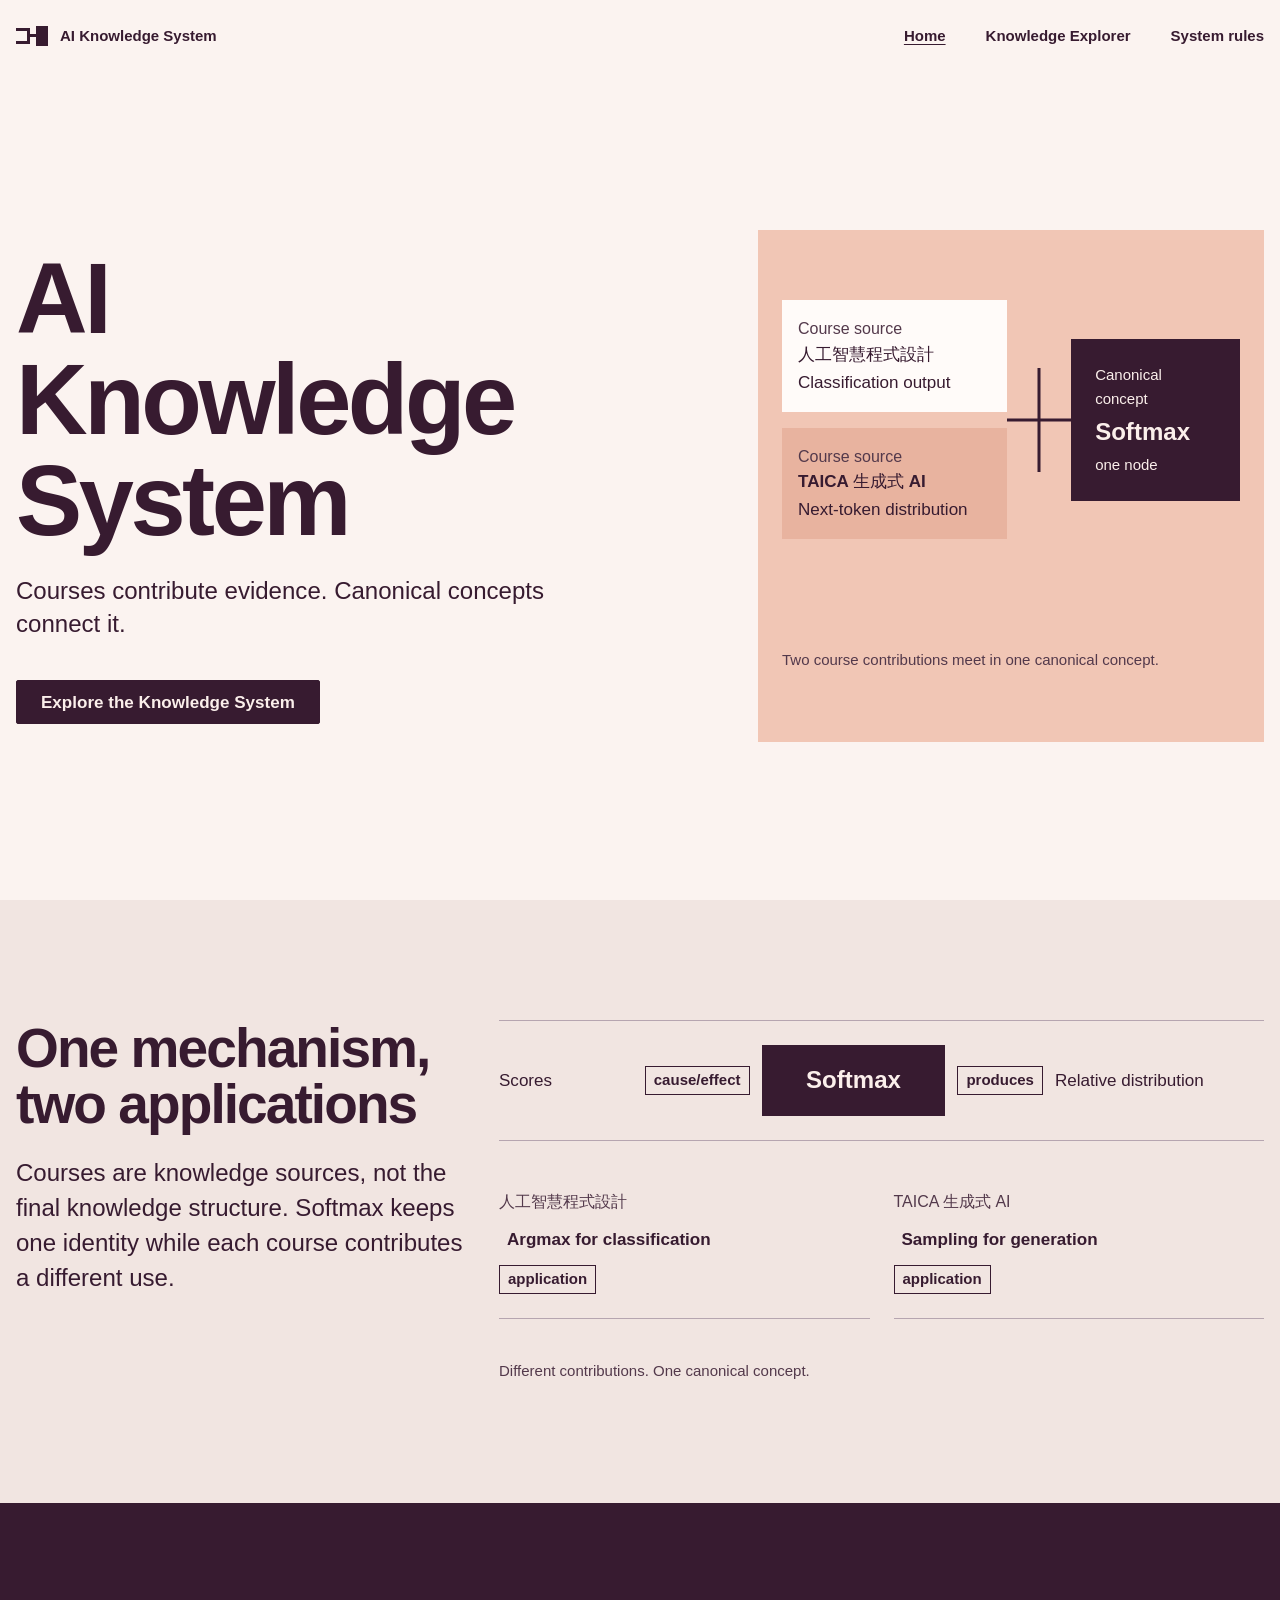
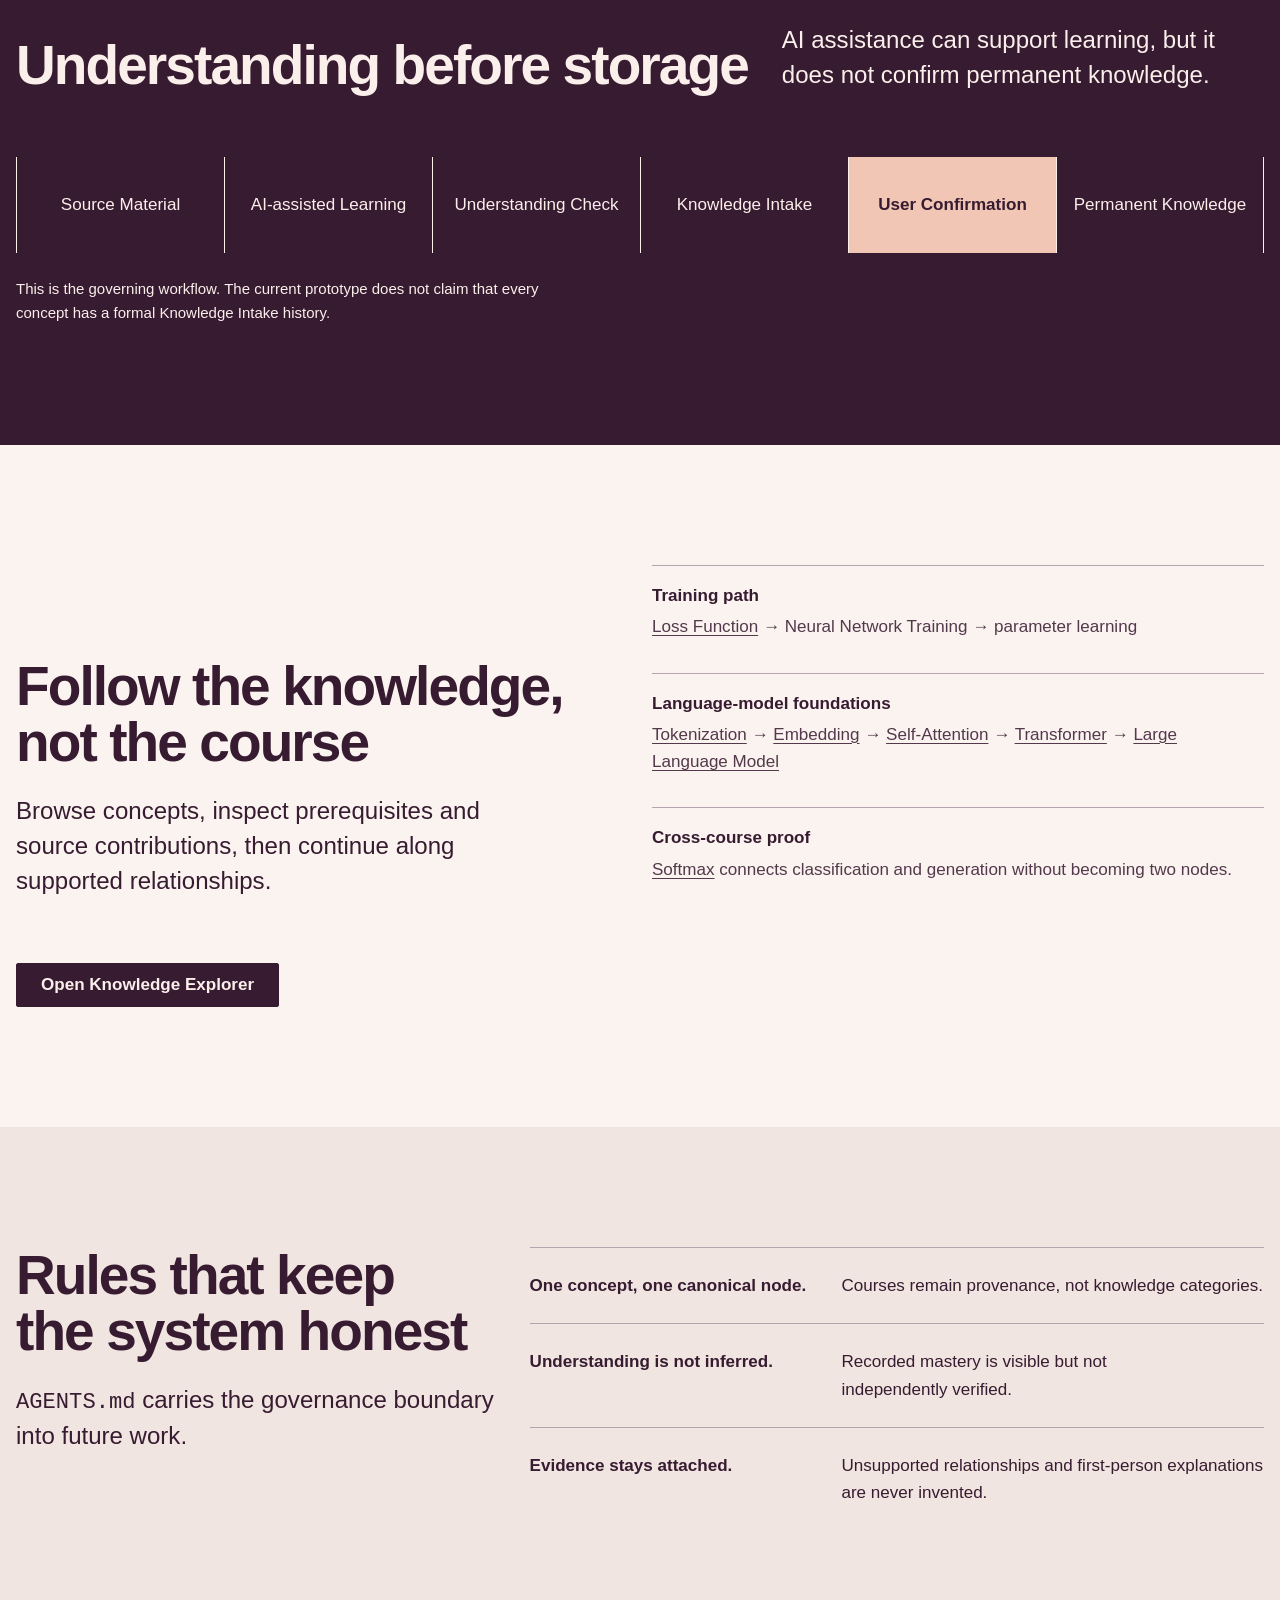
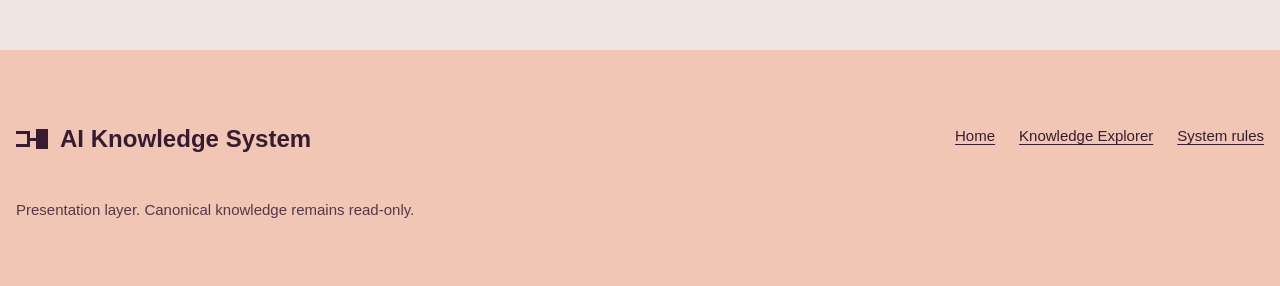
==== commit 2016db12: "Redesign AI Knowledge System prototype with interactive explorer" ====
--- a/index.html
+++ b/index.html
@@ -8,6 +8,7 @@
       content="以 canonical concepts 整合多門 AI 課程的 AI Knowledge System Week 9 prototype。"
     >
     <meta name="theme-color" content="#f7f3f0">
+    <link rel="icon" href="data:,">
     <title>AI Knowledge System · Week 9 Prototype</title>
     <link rel="preconnect" href="https://api.fontshare.com">
     <link
@@ -16,7 +17,7 @@
     >
     <link rel="stylesheet" href="assets/css/style.css">
   </head>
-  <body id="top">
+  <body id="top" class="home-page">
     <a class="skip-link" href="#main-content">跳到主要內容</a>
 
     <header class="site-header">
@@ -31,383 +32,134 @@
           <span>AI Knowledge System</span>
         </a>
         <div class="site-nav__links">
-          <a aria-current="page" href="index.html">首頁</a>
-          <a href="concepts.html">Concepts</a>
-          <a href="#agents">About / AGENTS</a>
+          <a aria-current="page" href="index.html">Home</a>
+          <a href="concepts.html" aria-label="Knowledge Explorer">
+            <span class="nav-label-long">Knowledge Explorer</span>
+            <span class="nav-label-short" aria-hidden="true">Explorer</span>
+          </a>
+          <a href="#agents">System rules</a>
         </div>
       </nav>
     </header>
 
     <main id="main-content">
-      <section class="hero page-frame" aria-labelledby="hero-title">
-        <div class="hero__copy">
-          <h1 id="hero-title" class="hero__title">
-            <span>AI Knowledge</span>
-            <span>System</span>
-          </h1>
-          <p class="hero__lead" lang="en">
-            Building one connected mental model across multiple AI courses.
-          </p>
-          <blockquote class="hero__principle" lang="en">
-            Courses are knowledge sources, not the final knowledge structure.
-          </blockquote>
-          <p class="hero__intro">
-            這是一個以概念為核心的知識系統：保留每門課的來源脈絡，同時把重疊與互補的內容整合到同一個 canonical concept。
-          </p>
-          <a class="primary-action" href="concepts.html">探索 Concepts</a>
+      <section class="home-hero page-frame" aria-labelledby="hero-title">
+        <div class="home-hero__copy">
+          <h1 id="hero-title">AI Knowledge System</h1>
+          <p class="home-hero__lead">Courses contribute evidence. Canonical concepts connect it.</p>
+          <a class="primary-action" href="concepts.html">Explore the Knowledge System</a>
         </div>
 
-        <figure class="hero-merge" aria-labelledby="hero-merge-caption">
-          <div class="hero-merge__sources">
-            <div class="source-node source-node--compact">
-              <span class="component-label">Course source</span>
+        <figure class="merge-proof merge-proof--hero" aria-labelledby="hero-proof-caption">
+          <div class="merge-proof__sources">
+            <a class="source-contribution" href="#softmax-canonical">
+              <span class="source-contribution__role">Course source</span>
               <strong>人工智慧程式設計</strong>
-              <span>Classification</span>
-            </div>
-            <div class="source-node source-node--compact source-node--blush">
-              <span class="component-label">Course source</span>
+              <span>Classification output</span>
+            </a>
+            <a class="source-contribution source-contribution--blush" href="#softmax-canonical">
+              <span class="source-contribution__role">Course source</span>
               <strong>TAICA 生成式 AI</strong>
-              <span>Next-token generation</span>
-            </div>
+              <span>Next-token distribution</span>
+            </a>
           </div>
-          <div class="merge-junction merge-junction--hero" aria-hidden="true">
-            <span></span>
+          <div class="merge-proof__junction" aria-hidden="true"></div>
+          <div id="softmax-canonical" class="canonical-node" tabindex="-1">
+            <span>Canonical concept</span>
+            <strong>Softmax</strong>
+            <small>one node</small>
           </div>
-          <div class="concept-node concept-node--hero">
-            <span class="component-label">Canonical concept</span>
-            <strong>Softmax</strong>
-            <span>one node</span>
-          </div>
-          <figcaption id="hero-merge-caption">
-            兩個課程來源，匯入同一個 canonical concept。
+          <figcaption id="hero-proof-caption">
+            Two course contributions meet in one canonical concept.
           </figcaption>
         </figure>
       </section>
 
-      <section class="structure-section section-field" aria-labelledby="structure-title">
-        <div class="page-frame">
-          <div class="section-heading section-heading--split">
-            <h2 id="structure-title">從課程資料夾<br>轉向概念網絡</h2>
+      <section id="softmax" class="home-proof section-field" aria-labelledby="proof-title">
+        <div class="page-frame home-proof__layout">
+          <div class="home-proof__heading">
+            <h2 id="proof-title">One mechanism, two applications</h2>
             <p>
-              只按課程分開保存，來源清楚，卻不容易看見跨課程重疊、先備關係與應用連結。系統保留來源，同時讓知識按概念匯合。
+              Courses are knowledge sources, not the final knowledge structure.
+              Softmax keeps one identity while each course contributes a different use.
             </p>
           </div>
 
-          <figure class="structure-contrast" aria-labelledby="structure-caption">
-            <div class="isolated-model">
-              <h3>分開的課程筆記</h3>
-              <div class="isolated-model__rows">
-                <div><span>Course A</span><strong>isolated notes</strong></div>
-                <div><span>Course B</span><strong>isolated notes</strong></div>
-                <div><span>Course C</span><strong>isolated notes</strong></div>
+          <figure class="application-fork" aria-labelledby="application-caption">
+            <div class="application-fork__mechanism">
+              <span>Scores</span>
+              <span class="relationship-label">cause/effect</span>
+              <strong>Softmax</strong>
+              <span class="relationship-label">produces</span>
+              <span>Relative distribution</span>
+            </div>
+            <div class="application-fork__paths">
+              <div>
+                <span class="source-name">人工智慧程式設計</span>
+                <strong>Argmax for classification</strong>
+                <span class="relationship-label">application</span>
+              </div>
+              <div>
+                <span class="source-name wordmark">TAICA 生成式 AI</span>
+                <strong>Sampling for generation</strong>
+                <span class="relationship-label">application</span>
               </div>
             </div>
-
-            <div class="contrast-shift" aria-hidden="true">
-              <span>instead</span>
-              <strong>→</strong>
-            </div>
-
-            <div class="connected-model">
-              <h3>共享的 canonical concepts</h3>
-              <div class="connected-model__diagram">
-                <div class="connected-model__sources">
-                  <span>Course A</span>
-                  <span>Course B</span>
-                  <span>Course C</span>
-                </div>
-                <div class="connected-model__merge" aria-hidden="true"></div>
-                <div class="connected-model__concepts">
-                  <strong>shared concepts</strong>
-                  <span>connected mental model</span>
-                </div>
-              </div>
-            </div>
-            <figcaption id="structure-caption">
-              課程仍是 provenance；concept 才是知識網絡中的 canonical node。
+            <figcaption id="application-caption">
+              Different contributions. One canonical concept.
             </figcaption>
           </figure>
         </div>
       </section>
 
-      <section id="softmax" class="softmax-section page-frame" aria-labelledby="softmax-title">
-        <div class="section-heading section-heading--offset">
-          <h2 id="softmax-title">同一個概念，<br>多個課程視角</h2>
-          <p>
-            Softmax 是目前最清楚的跨課程示例。兩門課描述同一個 score-to-distribution 機制，但把它放在不同應用情境中。
-          </p>
-        </div>
-
-        <figure class="cross-course-comparison" aria-labelledby="softmax-caption">
-          <a class="source-node source-node--link" href="#softmax-canonical">
-            <span class="component-label">Course source</span>
-            <strong>人工智慧程式設計</strong>
-            <ul>
-              <li>classification</li>
-              <li>output activation</li>
-              <li>mutually exclusive classes</li>
-            </ul>
-            <span class="source-node__trace">追蹤到同一概念</span>
-          </a>
-
-          <a class="source-node source-node--link source-node--blush" href="#softmax-canonical">
-            <span class="component-label">Course source</span>
-            <strong>TAICA 生成式 AI</strong>
-            <ul>
-              <li>probability distribution</li>
-              <li>sampling / argmax</li>
-              <li>next-token generation</li>
-            </ul>
-            <span class="source-node__trace">追蹤到同一概念</span>
-          </a>
-
-          <div class="cross-course-comparison__junction" aria-hidden="true">
-            <span class="cross-course-comparison__line cross-course-comparison__line--left"></span>
-            <span class="cross-course-comparison__line cross-course-comparison__line--right"></span>
-            <span class="cross-course-comparison__stem"></span>
-          </div>
-
-          <div id="softmax-canonical" class="concept-node concept-node--canonical" tabindex="-1">
-            <span class="component-label">Canonical concept</span>
-            <strong>Softmax</strong>
-            <span>one concept · two applications</span>
-          </div>
-
-          <figcaption id="softmax-caption">
-            同一個 Softmax，在不同課程中出現於不同應用情境；系統將它們整合成同一個 canonical concept，而不是建立兩份課程筆記。
-          </figcaption>
-        </figure>
-      </section>
-
-      <section class="knowledge-flow-section section-field section-field--dark" aria-labelledby="flow-title">
+      <section class="understanding-gate section-field section-field--dark" aria-labelledby="gate-title">
         <div class="page-frame">
-          <div class="section-heading section-heading--split section-heading--inverse">
-            <h2 id="flow-title">理解之後，<br>才進入永久知識</h2>
-            <div>
-              <p class="flow-contrast" lang="en">AI output ≠ Permanent Knowledge</p>
-              <p>
-                AI 可以協助學習與整理，但 permanent knowledge 仍需要理解檢查與使用者確認。
-              </p>
-            </div>
+          <div class="understanding-gate__heading">
+            <h2 id="gate-title">Understanding before storage</h2>
+            <p>AI assistance can support learning, but it does not confirm permanent knowledge.</p>
           </div>
 
           <ol class="knowledge-flow" aria-label="Understanding-first knowledge workflow">
-            <li class="knowledge-flow__step">
-              <span>Source Material</span>
-            </li>
-            <li class="knowledge-flow__step">
-              <span>AI-assisted Learning</span>
-            </li>
-            <li class="knowledge-flow__step">
-              <span>Understanding Check</span>
-            </li>
-            <li class="knowledge-flow__step">
-              <span>Knowledge Intake</span>
-            </li>
-            <li class="knowledge-flow__step knowledge-flow__step--gate">
-              <span>User Confirmation</span>
-              <small>人工確認關卡</small>
-            </li>
-            <li class="knowledge-flow__step knowledge-flow__step--permanent">
-              <span>Permanent Knowledge</span>
-            </li>
+            <li>Source Material</li>
+            <li>AI-assisted Learning</li>
+            <li>Understanding Check</li>
+            <li>Knowledge Intake</li>
+            <li class="knowledge-flow__gate">User Confirmation</li>
+            <li>Permanent Knowledge</li>
           </ol>
 
-          <aside class="evidence-notice">
-            <strong>Workflow boundary</strong>
-            <p>
-              此處呈現的是系統設計流程，不代表目前每個概念都有正式的 Knowledge Intake 歷史記錄。
-            </p>
-          </aside>
-        </div>
-      </section>
-
-      <section class="knowledge-map-section page-frame" aria-labelledby="map-title">
-        <div class="section-heading section-heading--offset">
-          <h2 id="map-title">概念不是孤立筆記</h2>
-          <p>
-            這條 focused technical chain 示範 concept-to-concept 結構。它不是跨課程證據；目前 provenance 主要來自 TAICA 生成式 AI。
-          </p>
-        </div>
-
-        <figure class="knowledge-map" aria-labelledby="map-caption">
-          <ol class="knowledge-map__chain">
-            <li>
-              <a class="concept-node concept-node--supporting" href="concepts.html#tokenization"><strong>Tokenization</strong></a>
-              <div class="relationship-edge">
-                <span class="relationship-label">prerequisite</span>
-                <span aria-hidden="true">→</span>
-              </div>
-            </li>
-            <li>
-              <a class="concept-node concept-node--supporting" href="concepts.html#embedding"><strong>Embedding</strong></a>
-              <div class="relationship-edge">
-                <span class="relationship-label">prerequisite</span>
-                <span aria-hidden="true">→</span>
-              </div>
-            </li>
-            <li>
-              <a class="concept-node concept-node--supporting" href="concepts.html#self-attention"><strong>Self-Attention</strong></a>
-              <div class="relationship-edge">
-                <span class="relationship-label">part-of</span>
-                <span aria-hidden="true">→</span>
-              </div>
-            </li>
-            <li>
-              <a class="concept-node concept-node--supporting" href="concepts.html#transformer"><strong>Transformer</strong></a>
-              <div class="relationship-edge">
-                <span class="relationship-label">prerequisite</span>
-                <span aria-hidden="true">→</span>
-              </div>
-            </li>
-            <li>
-              <a class="concept-node concept-node--supporting" href="concepts.html#large-language-model"><strong>Large Language Model</strong></a>
-            </li>
-          </ol>
-          <figcaption id="map-caption">
-            每個 supporting node 都連到 Concept Index 中的真實知識條目；箭頭表示方向，文字標籤保留 relationship type。
-          </figcaption>
-        </figure>
-      </section>
-
-      <section id="concepts" class="concepts-section section-field" aria-labelledby="concepts-title">
-        <div class="page-frame">
-          <div class="section-heading section-heading--split">
-            <h2 id="concepts-title">三個完整概念，<br>三種整合證據</h2>
-            <p>
-              這三個 presentation-layer concepts 都由現有 canonical knowledge 衍生。它們不是新的 permanent nodes；每個條目現在都有可探索的完整頁面。
-            </p>
-          </div>
-
-          <div class="concept-register" aria-label="Prototype concepts">
-            <article class="concept-card concept-card--featured">
-              <div class="concept-card__title">
-                <h3>Neural Network Training</h3>
-                <span class="availability-label">Full prototype page</span>
-              </div>
-              <p class="concept-card__definition">
-                反覆調整可學習參數，使神經網路輸出逐漸接近訓練目標的過程。
-              </p>
-              <dl class="concept-card__meta">
-                <div>
-                  <dt>Recorded mastery</dt>
-                  <dd class="mastery-label"><span aria-hidden="true">🟨</span> 可以解釋</dd><!-- taste-skill-ignore: project mastery state -->
-                </div>
-                <div>
-                  <dt>Cross-course role</dt>
-                  <dd><span class="relationship-label">theory ↔ practice</span></dd>
-                </div>
-                <div>
-                  <dt>Sources</dt>
-                  <dd class="source-badges">
-                    <span class="source-badge">人工智慧程式設計</span>
-                    <span class="source-badge source-badge--blush">TAICA 生成式 AI</span>
-                  </dd>
-                </div>
-              </dl>
-              <a class="concept-card__link" href="concepts/neural-network-training.html">View concept →</a>
-            </article>
-
-            <article class="concept-card concept-card--offset-right">
-              <div class="concept-card__title">
-                <h3>Softmax</h3>
-                <span class="availability-label">Full prototype page</span>
-              </div>
-              <p class="concept-card__definition">
-                將多個 scores 轉換為總和為 1 的相對分布，並出現在 classification 與 next-token generation 等不同應用。
-              </p>
-              <dl class="concept-card__meta">
-                <div>
-                  <dt>Recorded mastery</dt>
-                  <dd class="mastery-label"><span aria-hidden="true">🟨</span> 可以解釋</dd><!-- taste-skill-ignore: project mastery state -->
-                </div>
-                <div>
-                  <dt>Cross-course role</dt>
-                  <dd><span class="relationship-label">application</span></dd>
-                </div>
-                <div>
-                  <dt>Sources</dt>
-                  <dd class="source-badges">
-                    <span class="source-badge">人工智慧程式設計</span>
-                    <span class="source-badge source-badge--blush">TAICA 生成式 AI</span>
-                  </dd>
-                </div>
-              </dl>
-              <a class="concept-card__link" href="concepts/softmax.html">View concept →</a>
-            </article>
-
-            <article class="concept-card concept-card--offset-left">
-              <div class="concept-card__title">
-                <h3>Cross Entropy</h3>
-                <span class="availability-label">Full prototype page</span>
-              </div>
-              <p class="concept-card__definition">
-                衡量使用模型 distribution 描述目標 distribution 的代價；正確答案獲得低機率時，loss 會更大。
-              </p>
-              <dl class="concept-card__meta">
-                <div>
-                  <dt>Recorded mastery</dt>
-                  <dd class="mastery-label"><span aria-hidden="true">🟨</span> 可以解釋</dd><!-- taste-skill-ignore: project mastery state -->
-                </div>
-                <div>
-                  <dt>Cross-course role</dt>
-                  <dd><span class="relationship-label">theory ↔ practice</span></dd>
-                </div>
-                <div>
-                  <dt>Sources</dt>
-                  <dd class="source-badges">
-                    <span class="source-badge">人工智慧程式設計</span>
-                    <span class="source-badge source-badge--blush">TAICA 生成式 AI</span>
-                  </dd>
-                </div>
-              </dl>
-              <a class="concept-card__link" href="concepts/cross-entropy.html">View concept →</a>
-            </article>
-          </div>
-
-          <p class="mastery-disclaimer">
-            Recorded mastery 是現有系統中的記錄狀態，沒有 formal confirmation date 或 validation record，不能視為 independently verified mastery。
+          <p class="workflow-boundary">
+            This is the governing workflow. The current prototype does not claim that every concept has a formal Knowledge Intake history.
           </p>
         </div>
       </section>
 
-      <section id="agents" class="agents-section section-field section-field--dark" aria-labelledby="agents-title">
-        <div class="page-frame agents-section__layout">
+      <section class="explorer-invitation page-frame" aria-labelledby="explore-title">
+        <div>
+          <h2 id="explore-title">Follow the knowledge, not the course</h2>
+          <p>
+            Browse concepts, inspect prerequisites and source contributions, then continue along supported relationships.
+          </p>
+        </div>
+        <div class="explorer-invitation__paths" aria-label="Explorer paths">
+          <p><strong>Training path</strong><span><a href="concepts.html#concept-loss-function">Loss Function</a> → Neural Network Training → parameter learning</span></p>
+          <p><strong>Language-model foundations</strong><span><a href="concepts.html#tokenization">Tokenization</a> → <a href="concepts.html#embedding">Embedding</a> → <a href="concepts.html#self-attention">Self-Attention</a> → <a href="concepts.html#transformer">Transformer</a> → <a href="concepts.html#large-language-model">Large Language Model</a></span></p>
+          <p><strong>Cross-course proof</strong><span><a href="concepts.html#softmax">Softmax</a> connects classification and generation without becoming two nodes.</span></p>
+        </div>
+        <a class="primary-action" href="concepts.html">Open Knowledge Explorer</a>
+      </section>
+
+      <section id="agents" class="system-rules section-field" aria-labelledby="agents-title">
+        <div class="page-frame system-rules__layout">
           <div>
-            <h2 id="agents-title">讓規則跟著專案走</h2>
-            <p class="agents-section__statement">
-              <code>AGENTS.md</code> 是未來 AI agents 的 project manual。
-            </p>
+            <h2 id="agents-title">Rules that keep the system honest</h2>
+            <p><code>AGENTS.md</code> carries the governance boundary into future work.</p>
           </div>
-          <div class="agents-section__body">
-            <p>
-              它定義 canonical concepts、provenance、mastery、relationships、page structure 與修改邊界，讓新的 agent 即使沒有前次對話，也能沿用相同原則。
-            </p>
-            <ul class="rule-list">
-              <li>一個 concept，只保留一個 canonical node</li>
-              <li>來源、限制與不確定性必須可見</li>
-              <li>沒有使用者確認，不進入 permanent knowledge</li>
-              <li>relationships 必須有證據與明確類型</li>
-              <li>未來頁面沿用同一組內容與視覺結構</li>
-            </ul>
-            <blockquote>
-              目標不是要求 AI 只做一次網站。目標是讓未來的 AI agents 能一致地延續這個系統。
-            </blockquote>
-            <div class="agent-proof" aria-label="AGENTS.md behavior example">
-              <p><strong>Future agent task</strong></p>
-              <p class="agent-proof__task">“Add a new confirmed concept: Embedding”</p>
-              <p><code>AGENTS.md</code> tells the agent to:</p>
-              <ol>
-                <li>check whether a canonical node already exists</li>
-                <li>use confirmed knowledge only</li>
-                <li>preserve provenance</li>
-                <li>use typed relationships</li>
-                <li>update the Concept Index and knowledge map</li>
-                <li>preserve the shared visual structure</li>
-              </ol>
-              <small>這是未來任務範例，不表示該任務已執行。</small>
-            </div>
-          </div>
+          <ul class="rule-list">
+            <li><strong>One concept, one canonical node.</strong><span>Courses remain provenance, not knowledge categories.</span></li>
+            <li><strong>Understanding is not inferred.</strong><span>Recorded mastery is visible but not independently verified.</span></li>
+            <li><strong>Evidence stays attached.</strong><span>Unsupported relationships and first-person explanations are never invented.</span></li>
+          </ul>
         </div>
       </section>
     </main>
@@ -424,11 +176,11 @@
           <span>AI Knowledge System</span>
         </div>
         <nav class="site-footer__nav" aria-label="頁尾導覽">
-          <a href="index.html">首頁</a>
-          <a href="concepts.html">Concepts</a>
-          <a href="index.html#agents">About / AGENTS</a>
+          <a href="index.html">Home</a>
+          <a href="concepts.html">Knowledge Explorer</a>
+          <a href="#agents">System rules</a>
         </nav>
-        <p>Week 9 presentation prototype · Parent knowledge system remains read-only.</p>
+        <p>Presentation layer. Canonical knowledge remains read-only.</p>
       </div>
     </footer>
   </body>
--- a/assets/css/style.css
+++ b/assets/css/style.css
@@ -1,60 +1,73 @@
-/*
- * Week 9 prototype shared visual system.
- * Reusable patterns are grouped by component name for future static pages.
- */
+/* Hallmark · v2.0.0 · redesign: full · scope: site + app · genre: editorial · theme: custom aubergine/blush brand · posture: committed · nav: quiet edge-aligned bar · footer: compact colophon · hero: mechanism-led split · signature: interactive training loop / decision fork / loss signal · copy: approved synthesis */
+/* Hallmark · pre-emit critique: P5 H5 E4 S5 R4 V5 · weakest: E, dense provenance is condensed into a native evidence ledger while each page keeps a distinct explanatory mechanism */
+/* Hallmark · dropped concepts, concepts-title, flow-title, hero-merge-caption, map-caption, map-title, softmax-caption, softmax-title, structure-caption, structure-title, learning-training-title · approved redesign replaces the old index and long homepage with the Explorer and focused proof sections */
+/* Hallmark · reworded “Concept Index” to “Knowledge Explorer” · the approved specification changes the product experience */
+/* Hallmark · reworded “Learning & Training” to “Training”, “Representation & Architecture” to “Representation”, “Language Models” to “Language” · the approved Explorer uses browsing lenses, not a permanent ontology */
+/* Hallmark · dropped why it matters, prerequisites, core idea, cross-course perspectives, classification context, generation context, conceptual training mechanism, keras and evaluation workflow, classification-loss implementation, distribution and information framing, where this concept sits, concept relationships, applications / examples, recorded mastery, sources, canonical concept file, course/source material, evidence limitations, 2026 · Phase 6C-2 consolidates the repetitive note-page anatomy into mechanism, position, cross-course, learning, evidence, and exploration sections */
+/* Hallmark · finish-review: in-thread · ship · 0 fail, 0 reflex at 375/768/1280/1440/1920 · kept: evidence density and shared control geometry are intentional learning-system traits */
 
 :root {
   color-scheme: light;
 
-  --color-bg: #f7f3f0;
-  --color-paper: #fffdfb;
-  --color-surface: #eee8e5;
-  --color-blush: #edccbe;
-  --color-blush-strong: #e8c2b2;
-  --color-ink: #351a2b;
-  --color-muted: #6c4857;
-  --color-inverse: #351a2b;
-  --color-inverse-ink: #fff8f4;
-  --color-focus: #9c3f61;
-
-  --font-sans: "General Sans", "Noto Sans TC", "PingFang TC", "Microsoft JhengHei", "Helvetica Neue", Arial, sans-serif;
+  --color-bg: oklch(97% 0.009 42);
+  --color-paper: oklch(99% 0.006 42);
+  --color-surface: oklch(93% 0.014 38);
+  --color-blush: oklch(86% 0.055 43);
+  --color-blush-strong: oklch(81% 0.068 42);
+  --color-ink: oklch(27% 0.055 337);
+  --color-ink-soft: oklch(38% 0.046 338);
+  --color-muted: oklch(48% 0.04 340);
+  --color-rule: oklch(74% 0.025 340);
+  --color-inverse: oklch(27% 0.055 337);
+  --color-inverse-ink: oklch(96% 0.014 40);
+  --color-focus: oklch(42% 0.145 350);
+  --color-state-familiar: oklch(72% 0.15 58);
+  --color-state-explain: oklch(85% 0.17 92);
+  --color-disabled: oklch(70% 0.018 340);
+
+  --font-body: "General Sans", "Noto Sans TC", "PingFang TC", "Microsoft JhengHei", "Helvetica Neue", Arial, sans-serif;
+  --font-display: var(--font-body);
   --font-code: "SFMono-Regular", Consolas, "Liberation Mono", monospace;
 
-  --text-small: clamp(0.8125rem, 0.79rem + 0.1vw, 0.9rem);
-  --text-body: clamp(1.0625rem, 1.01rem + 0.18vw, 1.1875rem);
-  --text-lead: clamp(1.25rem, 1.08rem + 0.72vw, 1.75rem);
-  --text-heading: clamp(2.25rem, 1.45rem + 3.4vw, 4.75rem);
-  --text-display: clamp(3.25rem, 1.45rem + 7.4vw, 8.25rem);
-
-  --space-1: 0.5rem;
-  --space-2: 0.75rem;
-  --space-3: 1rem;
-  --space-4: 1.5rem;
-  --space-5: 2rem;
-  --space-6: 3rem;
-  --space-7: 4.5rem;
-  --space-8: 7rem;
-  --space-9: 10rem;
-
-  --page-margin: clamp(1rem, 2.25vw, 2rem);
-  --grid-gap: clamp(0.75rem, 1.4vw, 1.5rem);
-  --content-max: 118rem;
-  --text-measure: 62ch;
-
-  --border-strong: 3px solid var(--color-ink);
-  --border-inverse: 3px solid var(--color-inverse-ink);
-  --radius: 0;
-
-  --node-concept-bg: var(--color-ink);
-  --node-concept-ink: var(--color-inverse-ink);
-  --node-support-bg: var(--color-blush);
-  --node-support-ink: var(--color-ink);
-  --source-primary: var(--color-paper);
-  --source-secondary: var(--color-blush);
-  --mastery-bg: var(--color-blush);
-
+  --text-xs: 0.8125rem;
+  --text-sm: 0.9375rem;
+  --text-ui: 1rem;
+  --text-body: clamp(1rem, 0.97rem + 0.12vw, 1.125rem);
+  --text-lead: clamp(1.25rem, 1.12rem + 0.48vw, 1.625rem);
+  --text-title: clamp(1.75rem, 1.5rem + 0.8vw, 2.375rem);
+  --text-section: clamp(2.5rem, 2rem + 1.8vw, 4rem);
+  --text-display: clamp(4rem, 3rem + 4vw, 7rem);
+
+  --space-3xs: 0.125rem;
+  --space-2xs: 0.25rem;
+  --space-xs: 0.5rem;
+  --space-sm: 0.75rem;
+  --space-md: 1rem;
+  --space-lg: 1.5rem;
+  --space-xl: 2.5rem;
+  --space-2xl: 4rem;
+  --space-3xl: 6rem;
+  --space-4xl: 9rem;
+  --space-section: 7.5rem;
+
+  --container: 82rem;
+  --measure: 66ch;
+  --measure-narrow: 48ch;
+  --gutter: max(var(--space-md), env(safe-area-inset-left));
+  --column-gap: var(--space-lg);
+  --nav-height: 4.5rem;
+  --control-height: 2.75rem;
+  --radius-control: 0.125rem;
+
+  --dur-micro: 120ms;
+  --dur-short: 220ms;
   --ease-out: cubic-bezier(0.22, 1, 0.36, 1);
-  --time-fast: 180ms;
+  --ease-in-out: cubic-bezier(0.65, 0, 0.35, 1);
+
+  --z-base: 1;
+  --z-sticky: 200;
+  --z-nav: 300;
+  --z-toast: 500;
 }
 
 *,
@@ -64,7 +77,10 @@
 }
 
 html {
+  overflow-x: clip;
   scroll-behavior: smooth;
+  scrollbar-color: var(--color-muted) var(--color-bg);
+  scroll-padding-top: var(--space-lg);
 }
 
 body {
@@ -73,34 +89,17 @@
   overflow-x: clip;
   background: var(--color-bg);
   color: var(--color-ink);
-  font-family: var(--font-sans);
+  font-family: var(--font-body);
   font-size: var(--text-body);
-  line-height: 1.55;
+  line-height: 1.6;
   font-kerning: normal;
+  font-synthesis: none;
   text-rendering: optimizeLegibility;
-}
-
-img,
-svg {
-  display: block;
-  max-width: 100%;
-}
-
-a {
-  color: inherit;
-  text-decoration-thickness: 0.08em;
-  text-underline-offset: 0.2em;
-}
-
-a:focus-visible,
-[tabindex]:focus-visible {
-  outline: 3px solid var(--color-focus);
-  outline-offset: 4px;
-}
-
-button,
-a {
-  -webkit-tap-highlight-color: transparent;
+  caret-color: var(--color-focus);
+}
+
+[hidden] {
+  display: none !important;
 }
 
 ::selection {
@@ -122,30 +121,39 @@
 h1,
 h2,
 h3 {
-  line-height: 0.98;
+  min-width: 0;
+  max-width: 24ch;
+  overflow-wrap: break-word;
+  color: inherit;
+  font-family: var(--font-display);
+  font-weight: 700;
   letter-spacing: -0.035em;
+  line-height: 1.02;
   text-wrap: balance;
 }
 
+h1 {
+  font-size: var(--text-display);
+}
+
 h2 {
-  max-width: 13ch;
-  font-size: var(--text-heading);
+  font-size: var(--text-section);
 }
 
 h3 {
-  font-size: var(--text-lead);
+  font-size: var(--text-title);
 }
 
 p,
 li,
-figcaption,
-dd {
+dd,
+figcaption {
+  overflow-wrap: break-word;
   text-wrap: pretty;
-  overflow-wrap: anywhere;
 }
 
 p {
-  max-width: var(--text-measure);
+  max-width: var(--measure);
 }
 
 ul,
@@ -156,17 +164,51 @@
 code {
   font-family: var(--font-code);
   font-size: 0.92em;
+  overflow-wrap: break-word;
+}
+
+a {
+  color: inherit;
+  text-decoration-thickness: 0.08em;
+  text-underline-offset: 0.2em;
+}
+
+button,
+input,
+select,
+summary {
+  font: inherit;
+}
+
+button,
+select,
+summary,
+input[type="checkbox"] {
+  cursor: pointer;
+}
+
+:where(a, button, input, select, summary, [tabindex]):focus-visible {
+  outline: 0.1875rem solid var(--color-focus);
+  outline-offset: var(--space-2xs);
+}
+
+button:disabled,
+input:disabled,
+select:disabled,
+[aria-disabled="true"] {
+  cursor: not-allowed;
+  opacity: 0.55;
 }
 
 .page-frame {
-  width: min(100%, var(--content-max));
+  width: min(100%, var(--container));
   margin-inline: auto;
-  padding-inline: var(--page-margin);
+  padding-inline: var(--gutter);
 }
 
 .section-field {
   width: 100%;
-  padding-block: var(--space-9);
+  padding-block: var(--space-section);
   background: var(--color-surface);
 }
 
@@ -177,56 +219,64 @@
 
 .skip-link {
   position: fixed;
-  z-index: 100;
-  top: var(--space-3);
-  left: var(--page-margin);
-  padding: 0.7rem 1rem;
-  transform: translateY(-180%);
+  z-index: var(--z-toast);
+  inset-block-start: var(--space-md);
+  inset-inline-start: var(--gutter);
+  min-height: var(--control-height);
+  padding: var(--space-sm) var(--space-md);
+  transform: translateY(calc(-1 * var(--space-4xl)));
   background: var(--color-inverse);
   color: var(--color-inverse-ink);
   text-decoration: none;
 }
 
-.skip-link:focus {
+.skip-link:focus-visible {
   transform: none;
 }
 
-/* SiteNav */
+/* Shared chrome */
+
 .site-header {
   background: var(--color-bg);
 }
 
 .site-nav {
-  min-height: 5rem;
+  display: flex;
+  min-height: var(--nav-height);
+  align-items: center;
+  justify-content: space-between;
+  gap: var(--space-lg);
+}
+
+.site-identity,
+.site-nav__links,
+.site-nav__links a,
+.site-footer__nav,
+.site-footer__nav a {
   display: flex;
   align-items: center;
-  justify-content: space-between;
-  gap: var(--space-4);
 }
 
 .site-identity {
-  display: inline-flex;
-  min-height: 2.75rem;
-  align-items: center;
-  gap: 0.8rem;
-  font-size: var(--text-small);
+  min-height: var(--control-height);
+  gap: var(--space-sm);
+  font-size: var(--text-sm);
   font-weight: 700;
   text-decoration: none;
+  white-space: nowrap;
 }
 
 .site-nav__links {
-  display: flex;
-  align-items: center;
-  gap: clamp(1rem, 2.5vw, 2.5rem);
-  font-size: var(--text-small);
+  gap: var(--space-xl);
 }
 
 .site-nav__links a {
-  min-height: 2.75rem;
-  display: inline-flex;
-  align-items: center;
+  min-height: var(--control-height);
+  font-size: var(--text-sm);
+  font-weight: 600;
   text-decoration-color: transparent;
-  transition: text-decoration-color var(--time-fast) ease;
+  transition: color var(--dur-short) var(--ease-out), text-decoration-color var(--dur-short) var(--ease-out);
+  white-space: nowrap;
 }
 
 .site-nav__links a[aria-current="page"] {
@@ -234,14 +284,10 @@
   text-decoration-color: currentColor;
 }
 
-@media (hover: hover) and (pointer: fine) {
-  .site-nav__links a:hover,
-  .site-footer a:hover {
-    text-decoration-color: currentColor;
-  }
-}
-
-/* MergeMark */
+.nav-label-short {
+  display: none;
+}
+
 .merge-mark {
   position: relative;
   width: 2rem;
@@ -258,2171 +304,2217 @@
 }
 
 .merge-mark__source {
-  left: 0;
+  inset-inline-start: 0;
   width: 0.75rem;
   height: 0.18rem;
 }
 
 .merge-mark__source--top {
-  top: 0.32rem;
+  inset-block-start: 0.32rem;
 }
 
 .merge-mark__source--bottom {
-  bottom: 0.32rem;
+  inset-block-end: 0.32rem;
 }
 
 .merge-mark__junction {
-  top: 0.32rem;
-  left: 0.68rem;
+  inset-block-start: 0.32rem;
+  inset-inline-start: 0.68rem;
   width: 0.18rem;
   height: 1rem;
 }
 
 .merge-mark__junction::after {
-  content: "";
   position: absolute;
-  top: 0.41rem;
-  left: 0;
+  inset-block-start: 0.41rem;
+  inset-inline-start: 0;
   width: 0.62rem;
   height: 0.18rem;
   background: currentColor;
+  content: "";
 }
 
 .merge-mark__node {
-  top: 0.18rem;
-  right: 0;
+  inset-block-start: 0.18rem;
+  inset-inline-end: 0;
   width: 0.72rem;
   height: 1.28rem;
 }
 
-/* Shared headings */
-.section-heading {
-  display: grid;
-  align-items: start;
-  gap: var(--space-5);
-}
-
-.section-heading > * {
-  min-width: 0;
-}
-
-.section-heading--split {
-  grid-template-columns: repeat(12, minmax(0, 1fr));
-  column-gap: var(--grid-gap);
-}
-
-.section-heading--split h2 {
-  grid-column: 1 / span 6;
-}
-
-.section-heading--split > p,
-.section-heading--split > div {
-  grid-column: 8 / -1;
-  padding-top: 0.45rem;
-}
-
-.section-heading--offset {
-  grid-template-columns: repeat(12, minmax(0, 1fr));
-  column-gap: var(--grid-gap);
-}
-
-.section-heading--offset h2 {
-  grid-column: 2 / span 6;
-}
-
-.section-heading--offset > p {
-  grid-column: 8 / -1;
-  align-self: end;
-}
-
-.section-heading--inverse p {
+.site-footer {
+  background: var(--color-blush);
+}
+
+.site-footer__inner {
+  display: grid;
+  grid-template-columns: minmax(0, 1.4fr) minmax(0, 1fr);
+  gap: var(--space-xl) var(--column-gap);
+  align-items: end;
+  padding-block: var(--space-2xl);
+}
+
+.site-footer__identity {
+  display: flex;
+  align-items: center;
+  gap: var(--space-sm);
+  font-size: var(--text-lead);
+  font-weight: 700;
+}
+
+.site-footer__nav {
+  justify-content: flex-end;
+  gap: var(--space-lg);
+}
+
+.site-footer__nav a {
+  min-height: var(--control-height);
+  font-size: var(--text-sm);
+  white-space: nowrap;
+}
+
+.site-footer__inner > p {
+  grid-column: 1 / -1;
+  font-size: var(--text-sm);
+  color: var(--color-ink-soft);
+}
+
+/* Shared controls and evidence language */
+
+.primary-action,
+.quiet-action,
+.text-action {
+  display: inline-flex;
+  min-height: var(--control-height);
+  align-items: center;
+  justify-content: center;
+  border-radius: var(--radius-control);
+  font-weight: 700;
+  line-height: 1;
+  white-space: nowrap;
+  transition: background-color var(--dur-short) var(--ease-out), color var(--dur-short) var(--ease-out), transform var(--dur-micro) var(--ease-out);
+}
+
+.primary-action {
+  width: fit-content;
+  padding-inline: var(--space-lg);
+  border: 1px solid var(--color-ink);
+  background: var(--color-ink);
   color: var(--color-inverse-ink);
-}
-
-.component-label {
-  display: block;
-  font-size: var(--text-small);
+  text-decoration: none;
+}
+
+.quiet-action {
+  padding-inline: var(--space-md);
+  border: 1px solid var(--color-muted);
+  background: var(--color-paper);
+  color: var(--color-ink);
+}
+
+.text-action {
+  padding-inline: var(--space-xs);
+  border: 0;
+  background: transparent;
+  color: var(--color-ink);
+  text-decoration: underline;
+  text-underline-offset: 0.2em;
+}
+
+.primary-action:active,
+.quiet-action:active,
+.text-action:active {
+  transform: translateY(var(--space-3xs));
+}
+
+.relationship-label,
+.depth-label {
+  display: inline-flex;
+  width: fit-content;
+  max-width: 100%;
+  align-items: center;
+  padding: var(--space-2xs) var(--space-xs);
+  border: 1px solid currentColor;
+  font-size: var(--text-sm);
+  font-weight: 600;
+  line-height: 1.25;
+  overflow-wrap: break-word;
+  white-space: normal;
+}
+
+.depth-label {
+  background: var(--color-surface);
+}
+
+.source-badge {
+  display: inline-flex;
+  min-height: var(--control-height);
+  align-items: center;
+  padding-inline: var(--space-sm);
+  background: var(--color-paper);
+  color: var(--color-ink);
+  font-size: var(--text-ui);
   font-weight: 600;
   line-height: 1.3;
 }
 
-/* Hero */
-.hero {
-  min-height: calc(100svh - 5rem);
-  display: grid;
-  grid-template-columns: repeat(12, minmax(0, 1fr));
-  align-items: center;
-  column-gap: var(--grid-gap);
-  padding-block: clamp(3rem, 7vh, 6rem);
-}
-
-.hero__copy {
-  grid-column: 1 / span 7;
-  min-width: 0;
-  display: flex;
-  flex-direction: column;
-  align-items: flex-start;
-}
-
-.hero__title {
-  margin-left: -0.055em;
-  max-width: none;
-  font-size: var(--text-display);
-  line-height: 0.84;
-  letter-spacing: -0.055em;
-}
-
-.hero__title span {
-  display: block;
-  white-space: nowrap;
-}
-
-.hero__lead {
-  margin-top: var(--space-6);
-  max-width: 36ch;
-  font-size: var(--text-lead);
-  line-height: 1.3;
-}
-
-.hero__principle {
-  margin-top: var(--space-5);
-  max-width: 30ch;
-  padding-left: var(--space-4);
-  border-left: 6px solid var(--color-blush-strong);
-  font-size: clamp(1.2rem, 1.05rem + 0.55vw, 1.55rem);
-  font-weight: 600;
-  line-height: 1.35;
-}
-
-.hero__intro {
-  margin-top: var(--space-4);
-  max-width: 42ch;
-  color: var(--color-muted);
-}
-
-.primary-action {
-  min-height: 3.25rem;
-  margin-top: var(--space-5);
-  padding: 0.8rem 1.2rem;
-  display: inline-flex;
-  align-items: center;
-  justify-content: center;
-  background: var(--color-ink);
-  color: var(--color-inverse-ink);
-  font-weight: 700;
-  text-decoration: none;
-  transition: transform 140ms var(--ease-out), background-color var(--time-fast) ease;
-}
-
-.primary-action:active {
-  transform: scale(0.975);
-}
-
-.hero-merge {
-  grid-column: 8 / -1;
-  min-width: 0;
-  display: grid;
-  grid-template-columns: minmax(0, 1fr) 4.5rem minmax(8.5rem, 0.8fr);
-  grid-template-rows: auto auto;
-  align-items: center;
-  padding: clamp(1.25rem, 2.5vw, 2.5rem);
+.source-badge--blush {
   background: var(--color-blush);
-}
-
-.hero-merge__sources {
-  min-width: 0;
-  display: grid;
-  gap: var(--space-3);
-}
-
-.source-node,
-.concept-node {
-  position: relative;
-  min-width: 0;
-}
-
-.source-node {
-  background: var(--source-primary);
-  color: var(--color-ink);
-}
-
-.source-node--blush {
-  background: var(--source-secondary);
-}
-
-.source-node--compact {
-  min-height: 8.3rem;
-  padding: var(--space-4);
-  border-left: 6px solid var(--color-ink);
-  display: flex;
-  flex-direction: column;
-  justify-content: space-between;
-  gap: var(--space-2);
-}
-
-.source-node--compact strong {
-  font-size: clamp(1.05rem, 0.92rem + 0.4vw, 1.35rem);
-  line-height: 1.15;
-}
-
-.merge-junction--hero {
-  position: relative;
-  height: 10rem;
-}
-
-.merge-junction--hero::before,
-.merge-junction--hero::after,
-.merge-junction--hero span::before,
-.merge-junction--hero span::after {
-  content: "";
-  position: absolute;
-  display: block;
-  background: var(--color-ink);
-}
-
-.merge-junction--hero::before {
-  top: 18%;
-  left: 0;
-  width: 58%;
-  height: 4px;
-}
-
-.merge-junction--hero::after {
-  bottom: 18%;
-  left: 0;
-  width: 58%;
-  height: 4px;
-}
-
-.merge-junction--hero span::before {
-  top: 18%;
-  left: 54%;
-  width: 4px;
-  height: 64%;
-}
-
-.merge-junction--hero span::after {
-  top: calc(50% - 2px);
-  left: 54%;
-  width: 46%;
-  height: 4px;
-}
-
-.concept-node {
-  background: var(--node-concept-bg);
-  color: var(--node-concept-ink);
-}
-
-.concept-node--hero {
-  min-height: 10rem;
-  padding: var(--space-4);
-  display: flex;
-  flex-direction: column;
-  justify-content: center;
-  gap: var(--space-2);
-}
-
-.concept-node--hero strong {
-  font-size: clamp(1.7rem, 1.15rem + 1.45vw, 2.75rem);
-  letter-spacing: -0.04em;
-}
-
-.hero-merge figcaption {
-  grid-column: 1 / -1;
-  margin-top: var(--space-4);
-  max-width: 42ch;
-  font-size: var(--text-small);
-  color: var(--color-muted);
-}
-
-/* Structural contrast */
-.structure-contrast {
-  margin-top: var(--space-6);
-  display: grid;
-  grid-template-columns: minmax(0, 4fr) minmax(4rem, 1fr) minmax(0, 6fr);
-  align-items: stretch;
-}
-
-.isolated-model,
-.connected-model {
-  padding: clamp(1.5rem, 3vw, 3.5rem);
-}
-
-.isolated-model {
-  background: var(--color-paper);
-}
-
-.connected-model {
-  background: var(--color-blush);
-}
-
-.isolated-model h3,
-.connected-model h3 {
-  max-width: 16ch;
-}
-
-.isolated-model__rows {
-  margin-top: var(--space-5);
-  display: grid;
-  gap: var(--space-3);
-}
-
-.isolated-model__rows div {
-  min-height: 4.5rem;
-  padding: var(--space-3);
-  border-left: 6px solid var(--color-muted);
-  display: flex;
-  flex-direction: column;
-  justify-content: center;
-  gap: 0.2rem;
-  background: var(--color-surface);
-}
-
-.isolated-model__rows span {
-  font-size: var(--text-small);
-}
-
-.contrast-shift {
-  display: flex;
-  flex-direction: column;
-  align-items: center;
-  justify-content: center;
-  gap: var(--space-1);
-  background: var(--color-ink);
-  color: var(--color-inverse-ink);
-  font-size: var(--text-small);
-}
-
-.contrast-shift strong {
-  font-size: 2rem;
-}
-
-.connected-model__diagram {
-  min-height: 12rem;
-  margin-top: var(--space-5);
-  display: grid;
-  grid-template-columns: minmax(7rem, 1fr) 4rem minmax(9rem, 1.2fr);
-  align-items: center;
-}
-
-.connected-model__sources {
-  display: grid;
-  gap: var(--space-2);
-}
-
-.connected-model__sources span {
-  padding: 0.65rem 0.8rem;
-  background: var(--color-paper);
-  font-size: var(--text-small);
-  font-weight: 600;
-}
-
-.connected-model__merge {
-  position: relative;
-  height: 10rem;
-}
-
-.connected-model__merge::before,
-.connected-model__merge::after {
-  content: "";
-  position: absolute;
-  background: var(--color-ink);
-}
-
-.connected-model__merge::before {
-  top: 14%;
-  bottom: 14%;
-  left: calc(50% - 2px);
-  width: 4px;
-}
-
-.connected-model__merge::after {
-  top: calc(50% - 2px);
-  left: 0;
-  width: 100%;
-  height: 4px;
-}
-
-.connected-model__concepts {
-  min-height: 10rem;
-  padding: var(--space-4);
-  display: flex;
-  flex-direction: column;
-  justify-content: center;
-  gap: var(--space-2);
-  background: var(--color-ink);
-  color: var(--color-inverse-ink);
-}
-
-.connected-model__concepts strong {
-  font-size: clamp(1.4rem, 1rem + 1vw, 2.2rem);
-  line-height: 1.1;
-}
-
-.structure-contrast figcaption {
-  grid-column: 1 / -1;
-  margin-top: var(--space-4);
-  color: var(--color-muted);
-}
-
-/* CrossCourseComparison */
-.softmax-section,
-.knowledge-map-section {
-  padding-block: var(--space-9);
-}
-
-.structure-section {
-  padding-block: calc(var(--space-9) * 0.75);
-}
-
-.cross-course-comparison {
-  margin-top: var(--space-7);
-  display: grid;
-  grid-template-columns: minmax(0, 1fr) minmax(7rem, 0.45fr) minmax(0, 1fr);
-  grid-template-rows: auto auto auto;
-  grid-template-areas:
-    "source-a . source-b"
-    "junction junction junction"
-    ". concept ."
-    "caption caption caption";
-  column-gap: var(--grid-gap);
-}
-
-.cross-course-comparison > .source-node:first-of-type {
-  grid-area: source-a;
-}
-
-.cross-course-comparison > .source-node:nth-of-type(2) {
-  grid-area: source-b;
-}
-
-.source-node--link {
-  min-height: 20rem;
-  padding: clamp(1.5rem, 3vw, 3rem);
-  border-top: 8px solid var(--color-ink);
-  display: flex;
-  flex-direction: column;
-  color: var(--color-ink);
-  text-decoration: none;
-  transition: background-color var(--time-fast) ease, color var(--time-fast) ease;
-}
-
-.source-node--link strong {
-  margin-top: var(--space-5);
-  font-size: clamp(1.65rem, 1.15rem + 1.6vw, 3rem);
-  line-height: 1.05;
-  letter-spacing: -0.035em;
-}
-
-.source-node--link ul {
-  margin-top: var(--space-5);
-  padding-left: 1.2rem;
-}
-
-.source-node__trace {
-  margin-top: auto;
-  padding-top: var(--space-5);
-  font-size: var(--text-small);
-  font-weight: 700;
-  text-decoration: underline;
-  text-decoration-thickness: 0.08em;
-  text-underline-offset: 0.2em;
-}
-
-@media (hover: hover) and (pointer: fine) {
-  .source-node--link:hover {
-    background: var(--color-ink);
-    color: var(--color-inverse-ink);
-  }
-}
-
-.cross-course-comparison__junction {
-  position: relative;
-  grid-area: junction;
-  min-height: 8rem;
-}
-
-.cross-course-comparison__line,
-.cross-course-comparison__stem {
-  position: absolute;
-  display: block;
-  background: var(--color-ink);
-}
-
-.cross-course-comparison__line {
-  top: 0;
-  width: calc(50% - 2px);
-  height: 4px;
-}
-
-.cross-course-comparison__line--left {
-  left: 0;
-}
-
-.cross-course-comparison__line--right {
-  right: 0;
-}
-
-.cross-course-comparison__stem {
-  top: 0;
-  left: calc(50% - 2px);
-  width: 4px;
-  height: 100%;
-}
-
-.concept-node--canonical {
-  grid-area: concept;
-  min-height: 13rem;
-  padding: var(--space-5);
-  display: flex;
-  flex-direction: column;
-  align-items: center;
-  justify-content: center;
-  gap: var(--space-2);
-  text-align: center;
-  scroll-margin-top: 3rem;
-}
-
-.concept-node--canonical strong {
-  font-size: clamp(2.5rem, 1.5rem + 3vw, 5rem);
-  line-height: 0.95;
-  letter-spacing: -0.045em;
-}
-
-.concept-node--canonical:target {
-  outline: 8px solid var(--color-blush-strong);
-  outline-offset: 6px;
-}
-
-.cross-course-comparison figcaption {
-  grid-area: caption;
-  margin: var(--space-6) auto 0;
-  max-width: 58ch;
-  font-size: var(--text-lead);
-  line-height: 1.4;
-  text-align: center;
-}
-
-/* KnowledgeFlow */
-.flow-contrast {
-  margin-bottom: var(--space-3);
-  font-size: var(--text-lead);
-  font-weight: 700;
-}
-
-.knowledge-flow {
-  margin-top: var(--space-7);
-  padding: 0;
-  display: grid;
-  grid-template-columns: repeat(6, minmax(0, 1fr));
-  list-style: none;
-}
-
-.knowledge-flow__step {
-  position: relative;
-  min-height: 9rem;
-  padding: var(--space-3);
-  border-top: 6px solid var(--color-inverse-ink);
-  display: flex;
-  flex-direction: column;
-  justify-content: space-between;
-  gap: var(--space-2);
-  font-weight: 600;
-}
-
-.knowledge-flow__step::after {
-  content: "→";
-  position: absolute;
-  top: 3rem;
-  right: -0.7rem;
-  z-index: 1;
-  font-size: 1.4rem;
-}
-
-.knowledge-flow__step:last-child::after {
-  content: none;
-}
-
-.knowledge-flow__step--gate {
-  background: var(--color-blush);
-  color: var(--color-ink);
-  border-top-color: var(--color-blush);
-}
-
-.knowledge-flow__step small {
-  font-size: var(--text-small);
-}
-
-.knowledge-flow__step--permanent {
-  background: var(--color-inverse-ink);
-  color: var(--color-ink);
-}
-
-.evidence-notice {
-  margin-top: var(--space-6);
-  padding: var(--space-4);
-  border-left: 6px solid var(--color-blush);
-  display: grid;
-  grid-template-columns: minmax(10rem, 0.35fr) minmax(0, 1fr);
-  gap: var(--space-4);
-}
-
-.evidence-notice p {
-  max-width: 66ch;
-}
-
-/* KnowledgeMap */
-.knowledge-map {
-  margin-top: var(--space-7);
-  padding: clamp(1.5rem, 3vw, 3.5rem);
-  background: var(--color-paper);
-}
-
-.knowledge-map__chain {
-  padding: 0;
-  display: grid;
-  grid-template-columns: repeat(5, minmax(0, 1fr));
-  list-style: none;
-}
-
-.knowledge-map__chain li {
-  min-width: 0;
-  display: grid;
-  grid-template-columns: minmax(0, 1fr) minmax(6.5rem, 0.65fr);
-  align-items: center;
-}
-
-.knowledge-map__chain li:last-child {
-  grid-template-columns: minmax(0, 1fr);
-}
-
-.concept-node--supporting {
-  min-height: 8rem;
-  padding: var(--space-3);
-  display: flex;
-  align-items: center;
-  background: var(--node-support-bg);
-  color: var(--node-support-ink);
-  border-left: 6px solid var(--color-ink);
-  text-decoration: none;
-  transition: background-color var(--time-fast) ease, color var(--time-fast) ease;
-}
-
-@media (hover: hover) and (pointer: fine) {
-  a.concept-node--supporting:hover {
-    background: var(--color-ink);
-    color: var(--color-inverse-ink);
-  }
-}
-
-.concept-node--supporting strong {
-  overflow-wrap: anywhere;
-  line-height: 1.15;
-}
-
-.relationship-edge {
-  min-width: 0;
-  display: flex;
-  flex-direction: column;
-  align-items: center;
-  gap: 0.2rem;
-  font-size: var(--text-small);
-  text-align: center;
-}
-
-.knowledge-map .relationship-label {
-  white-space: nowrap;
-}
-
-.relationship-edge > span:last-child {
-  font-size: 1.5rem;
-}
-
-.relationship-label {
-  display: inline-flex;
-  align-items: center;
-  min-height: 2rem;
-  padding: 0.25rem 0.55rem;
-  background: var(--color-ink);
-  color: var(--color-inverse-ink);
-  font-size: var(--text-small);
-  font-weight: 600;
-  line-height: 1.2;
-}
-
-.knowledge-map figcaption {
-  margin-top: var(--space-5);
-  color: var(--color-muted);
-}
-
-/* ConceptCard */
-.concept-register {
-  margin-top: var(--space-7);
-  display: grid;
-  grid-template-columns: repeat(12, minmax(0, 1fr));
-  row-gap: var(--space-5);
-}
-
-.concept-card {
-  position: relative;
-  min-width: 0;
-  padding: clamp(1.5rem, 3vw, 3.5rem);
-  background: var(--color-paper);
-  border-top: 8px solid var(--color-ink);
-}
-
-.concept-card__link,
-.index-entry-link {
-  min-height: 2.75rem;
-  margin-top: var(--space-5);
-  display: inline-flex;
-  align-items: center;
-  font-weight: 700;
-}
-
-.concept-card__link::after {
-  content: "";
-  position: absolute;
-  inset: 0;
-}
-
-.concept-card:focus-within {
-  outline: 3px solid var(--color-focus);
-  outline-offset: 5px;
-}
-
-.concept-card__link:focus-visible {
-  outline: 0;
-}
-
-.concept-card--featured {
-  grid-column: 1 / span 10;
-}
-
-.concept-card--offset-right {
-  grid-column: 4 / -1;
-  background: var(--color-blush);
-}
-
-.concept-card--offset-left {
-  grid-column: 2 / span 9;
-}
-
-.concept-card__title {
-  display: flex;
-  align-items: flex-start;
-  justify-content: space-between;
-  gap: var(--space-4);
-}
-
-.concept-card__title h3 {
-  max-width: 18ch;
-  font-size: clamp(2rem, 1.35rem + 2.5vw, 4.5rem);
-}
-
-.availability-label {
-  max-width: 11rem;
-  padding: 0.45rem 0.6rem;
-  background: var(--color-surface);
-  font-size: var(--text-small);
-  font-weight: 600;
-  line-height: 1.25;
-}
-
-.concept-card--offset-right .availability-label {
-  background: var(--color-paper);
-}
-
-.concept-card__definition {
-  margin-top: var(--space-5);
-  max-width: 52ch;
-  font-size: var(--text-lead);
-  line-height: 1.4;
-}
-
-.concept-card__meta {
-  margin-top: var(--space-6);
-  display: grid;
-  grid-template-columns: minmax(9rem, 0.7fr) minmax(11rem, 0.9fr) minmax(16rem, 1.4fr);
-  gap: var(--space-4);
-}
-
-.concept-card__meta div {
-  display: grid;
-  align-content: start;
-  gap: var(--space-2);
-}
-
-.concept-card__meta dt {
-  font-size: var(--text-small);
-  font-weight: 700;
-}
-
-.mastery-label {
-  display: inline-flex;
-  align-items: center;
-  gap: 0.4rem;
-  font-weight: 600;
 }
 
 .source-badges {
   display: flex;
   flex-wrap: wrap;
-  gap: var(--space-2);
-}
-
-.source-badge {
-  display: inline-flex;
-  min-height: 2.25rem;
-  padding: 0.35rem 0.6rem;
+  gap: var(--space-xs);
+}
+
+.mastery-state,
+.mastery-label,
+.mastery-section__state {
+  display: flex;
   align-items: center;
-  background: var(--color-surface);
-  border-left: 5px solid var(--color-ink);
-  font-size: var(--text-small);
+  gap: var(--space-xs);
   font-weight: 600;
 }
 
-.source-badge--blush {
-  background: var(--color-blush-strong);
-}
-
-.mastery-disclaimer {
-  margin: var(--space-6) 0 0 auto;
-  max-width: 66ch;
-  padding-left: var(--space-4);
-  border-left: 6px solid var(--color-ink);
-  color: var(--color-muted);
-}
-
-/* AGENTS / extensibility */
-.agents-section__layout {
-  display: grid;
+.mastery-state > span,
+.mastery-label > span,
+.mastery-section__state > span {
+  display: inline-block;
+  width: 0.9rem;
+  height: 0.9rem;
+  flex: 0 0 auto;
+  border: 1px solid var(--color-ink);
+  background: var(--color-state-explain);
+  box-shadow: inset 0 -0.25rem var(--color-blush-strong);
+}
+
+.mastery-state--familiar > span {
+  background: var(--color-state-familiar);
+  box-shadow: inset 0 -0.25rem var(--color-blush-strong);
+}
+
+/* Home */
+
+.home-hero {
+  display: grid;
+  min-height: calc(100svh - var(--nav-height));
   grid-template-columns: repeat(12, minmax(0, 1fr));
-  column-gap: var(--grid-gap);
-}
-
-.agents-section__layout > div:first-child {
-  grid-column: 1 / span 5;
-}
-
-.agents-section__body {
-  grid-column: 7 / -1;
-}
-
-.agents-section h2 {
-  max-width: 10ch;
-}
-
-.agents-section__statement {
-  margin-top: var(--space-5);
-  max-width: 28ch;
+  align-items: center;
+  gap: var(--space-xl) var(--column-gap);
+  padding-block: var(--space-2xl);
+}
+
+.home-hero__copy {
+  grid-column: 1 / span 7;
+}
+
+.home-hero h1 {
+  max-width: 11ch;
+}
+
+.home-hero__lead {
+  max-width: 40ch;
+  margin-block-start: var(--space-lg);
   font-size: var(--text-lead);
   line-height: 1.35;
 }
 
-.rule-list {
-  margin-top: var(--space-5);
-  padding: 0;
-  list-style: none;
-}
-
-.rule-list li {
-  padding: 0.8rem 0 0.8rem 1.2rem;
-  border-left: 6px solid var(--color-blush);
-}
-
-.rule-list li + li {
-  margin-top: var(--space-2);
-}
-
-.agents-section blockquote {
-  margin-top: var(--space-6);
-  max-width: 28ch;
+.home-hero .primary-action {
+  margin-block-start: var(--space-xl);
+}
+
+.merge-proof {
+  min-width: 0;
+}
+
+.merge-proof--hero {
+  display: grid;
+  grid-column: 8 / -1;
+  grid-template-columns: minmax(0, 1fr) 4rem minmax(10rem, 0.75fr);
+  align-items: center;
+  padding: var(--space-lg);
+  background: var(--color-blush);
+  min-height: 32rem;
+}
+
+.merge-proof__sources {
+  display: grid;
+  gap: var(--space-md);
+}
+
+.source-contribution {
+  display: grid;
+  min-width: 0;
+  gap: var(--space-2xs);
+  padding: var(--space-md);
+  background: var(--color-paper);
+  text-decoration: none;
+}
+
+.source-contribution--blush {
+  background: var(--color-blush-strong);
+}
+
+.source-contribution__role,
+.source-name {
+  font-size: var(--text-ui);
+  color: var(--color-ink-soft);
+}
+
+.source-contribution strong,
+.canonical-node strong {
   font-size: var(--text-lead);
-  font-weight: 600;
-  line-height: 1.35;
-}
-
-.agent-proof {
-  margin-top: var(--space-6);
-  padding: var(--space-5);
-  background: var(--color-blush);
+  line-height: 1.1;
+}
+
+.source-contribution strong {
+  padding-inline-end: var(--space-xs);
+  font-size: var(--text-body);
+}
+
+.merge-proof__junction {
+  position: relative;
+  height: 6.5rem;
   color: var(--color-ink);
 }
 
-.agent-proof p + p,
-.agent-proof p + ol,
-.agent-proof ol + small {
-  margin-top: var(--space-3);
-}
-
-.agent-proof__task {
-  max-width: 30ch;
+.merge-proof__junction::before,
+.merge-proof__junction::after {
+  position: absolute;
+  background: currentColor;
+  content: "";
+}
+
+.merge-proof__junction::before {
+  inset-block: 0;
+  inset-inline-start: 50%;
+  width: 0.1875rem;
+  transform: translateX(-50%);
+}
+
+.merge-proof__junction::after {
+  inset-block-start: 50%;
+  inset-inline: 0;
+  height: 0.1875rem;
+  transform: translateY(-50%);
+}
+
+.canonical-node {
+  display: grid;
+  min-width: 0;
+  gap: var(--space-xs);
+  padding: var(--space-lg);
+  background: var(--color-inverse);
+  color: var(--color-inverse-ink);
+}
+
+.canonical-node > span,
+.canonical-node > small {
+  font-size: var(--text-sm);
+}
+
+.merge-proof figcaption,
+.application-fork figcaption {
+  grid-column: 1 / -1;
+  margin-block-start: var(--space-md);
+  font-size: var(--text-sm);
+  color: var(--color-ink-soft);
+}
+
+.home-proof__layout {
+  display: grid;
+  grid-template-columns: minmax(0, 0.75fr) minmax(0, 1.25fr);
+  gap: var(--space-2xl) var(--column-gap);
+  align-items: start;
+}
+
+.home-proof__heading {
+  position: sticky;
+  inset-block-start: var(--space-lg);
+}
+
+.home-proof__heading p,
+.understanding-gate__heading p,
+.explorer-invitation > div:first-child p,
+.system-rules__layout > div p {
+  margin-block-start: var(--space-lg);
   font-size: var(--text-lead);
-  font-weight: 600;
-  line-height: 1.3;
-}
-
-.agent-proof ol {
-  padding-left: 1.25rem;
-}
-
-.agent-proof li + li {
-  margin-top: var(--space-1);
-}
-
-.agent-proof small {
-  display: block;
-  font-size: var(--text-small);
-}
-
-/* SiteFooter */
-.site-footer {
-  padding-block: var(--space-7) var(--space-5);
-  background: var(--color-blush);
-}
-
-.site-footer__inner {
-  display: grid;
-  grid-template-columns: repeat(12, minmax(0, 1fr));
-  align-items: end;
-  gap: var(--space-5) var(--grid-gap);
-}
-
-.site-footer__identity {
-  grid-column: 1 / -1;
-  display: flex;
+  line-height: 1.45;
+}
+
+.application-fork {
+  display: grid;
+  gap: var(--space-lg);
+}
+
+.application-fork__mechanism {
+  display: grid;
+  grid-template-columns: minmax(0, 0.8fr) auto minmax(10rem, 1.1fr) auto minmax(0, 1.25fr);
+  gap: var(--space-sm);
   align-items: center;
-  gap: var(--space-4);
-  font-size: clamp(2.4rem, 1.2rem + 5.5vw, 7.5rem);
-  font-weight: 700;
-  line-height: 0.9;
-  letter-spacing: -0.05em;
-}
-
-.merge-mark--footer {
-  width: 0.34em;
-  height: 0.28em;
-  transform: scale(2.2);
-  transform-origin: left center;
-  margin-right: 0.28em;
-}
-
-.site-footer__nav {
-  grid-column: 1 / span 6;
-  display: flex;
-  flex-wrap: wrap;
-  gap: var(--space-4);
-}
-
-.site-footer__nav a {
-  min-height: 2.75rem;
-  display: inline-flex;
-  align-items: center;
-  text-decoration-color: transparent;
-}
-
-.site-footer__inner > p {
-  grid-column: 8 / -1;
-  justify-self: end;
-  color: var(--color-muted);
-  font-size: var(--text-small);
-  text-align: right;
-}
-
-/* Concept Index */
-.index-masthead {
-  min-height: 36rem;
-  padding-block: var(--space-8);
-  display: grid;
-  grid-template-columns: repeat(12, minmax(0, 1fr));
-  align-items: end;
-  column-gap: var(--grid-gap);
-}
-
-.index-masthead > div {
-  grid-column: 1 / span 8;
-}
-
-.index-masthead h1 {
-  margin-left: -0.045em;
-  max-width: 10ch;
-  font-size: var(--text-display);
-}
-
-.index-masthead__lead {
-  margin-top: var(--space-5);
-  max-width: 40ch;
-  font-size: var(--text-lead);
-  line-height: 1.35;
-}
-
-.index-masthead__note {
-  grid-column: 9 / -1;
-  padding: var(--space-5);
-  background: var(--color-blush);
-}
-
-.index-masthead__note strong {
-  font-size: var(--text-lead);
-}
-
-.index-masthead__note p {
-  margin-top: var(--space-3);
-}
-
-.concept-index {
-  padding-bottom: var(--space-9);
-}
-
-.concept-group {
-  padding-top: var(--space-8);
-}
-
-.concept-group + .concept-group {
-  margin-top: var(--space-8);
-}
-
-.concept-group__heading {
-  display: grid;
-  grid-template-columns: repeat(12, minmax(0, 1fr));
-  column-gap: var(--grid-gap);
-  align-items: end;
-  margin-bottom: var(--space-7);
-}
-
-.concept-group__heading h2 {
-  grid-column: 1 / span 7;
-  max-width: 16ch;
-}
-
-.concept-group__heading p {
-  grid-column: 8 / -1;
-}
-
-.concept-index-item {
-  scroll-margin-top: 2rem;
-  padding: clamp(1.5rem, 3vw, 3.5rem);
-  display: grid;
-  grid-template-columns: minmax(0, 1.4fr) minmax(22rem, 0.9fr);
-  gap: var(--space-6);
-  background: var(--color-paper);
-  border-top: 8px solid var(--color-muted);
-}
-
-.concept-index-item + .concept-index-item {
-  margin-top: var(--space-5);
-}
-
-.concept-index-item:nth-of-type(even) {
-  margin-left: clamp(2rem, 7vw, 8rem);
-}
-
-.concept-index-item--full {
-  background: var(--color-blush);
-  border-top-color: var(--color-ink);
-}
-
-.concept-index-item:target,
-.concept-index-item[tabindex]:focus-visible {
-  outline: 7px solid var(--color-focus);
-  outline-offset: 6px;
-}
-
-.concept-index-item__title {
-  display: flex;
-  align-items: flex-start;
-  justify-content: space-between;
-  gap: var(--space-4);
-}
-
-.concept-index-item__title h3 {
-  max-width: 18ch;
-  font-size: clamp(2rem, 1.25rem + 2.4vw, 4.25rem);
-}
-
-.concept-index-item__title a {
-  text-decoration-color: transparent;
-}
-
-.concept-index-item__main > p {
-  margin-top: var(--space-4);
-  max-width: 52ch;
-  font-size: var(--text-lead);
-  line-height: 1.4;
-}
-
-.concept-index-item__meta {
-  display: grid;
-  align-content: start;
-  gap: var(--space-4);
-}
-
-.concept-index-item__meta > div {
-  display: grid;
-  gap: var(--space-2);
-}
-
-.concept-index-item__meta dt,
-.concept-masthead__meta dt {
-  font-size: var(--text-small);
-  font-weight: 700;
-}
-
-.index-evidence {
-  margin-top: 0;
-}
-
-.index-evidence__inner {
-  display: grid;
-  grid-template-columns: repeat(12, minmax(0, 1fr));
-  column-gap: var(--grid-gap);
-}
-
-.index-evidence h2 {
-  grid-column: 1 / span 5;
-}
-
-.index-evidence p {
-  grid-column: 7 / -1;
-  font-size: var(--text-lead);
-  line-height: 1.4;
-}
-
-/* Concept Detail */
-.breadcrumb {
-  min-height: 4.5rem;
-  display: flex;
-  align-items: center;
-  gap: var(--space-2);
-  font-size: var(--text-small);
-}
-
-.concept-masthead {
-  min-height: 42rem;
-  padding-block: var(--space-8);
-  display: grid;
-  grid-template-columns: repeat(12, minmax(0, 1fr));
-  align-items: center;
-  column-gap: var(--grid-gap);
-}
-
-.concept-masthead__title {
-  grid-column: 1 / span 7;
-}
-
-.concept-masthead h1 {
-  margin-left: -0.045em;
-  max-width: 16ch;
-  font-size: clamp(3.5rem, 1.8rem + 4.5vw, 6.75rem);
-}
-
-.concept-kind {
-  margin-bottom: var(--space-4);
-  font-weight: 700;
-}
-
-.concept-definition {
-  margin-top: var(--space-6);
-  max-width: 42ch;
-  font-size: var(--text-lead);
-  line-height: 1.35;
-}
-
-.concept-masthead__meta {
-  grid-column: 9 / -1;
-  padding: var(--space-5);
-  display: grid;
-  gap: var(--space-5);
-  background: var(--color-blush);
-}
-
-.concept-masthead__meta > div {
-  display: grid;
-  gap: var(--space-2);
-}
-
-.concept-masthead__meta small {
-  font-size: var(--text-small);
-}
-
-.detail-split__inner,
-.detail-register__inner,
-.mastery-section__inner,
-.evidence-ledger {
-  display: grid;
-  grid-template-columns: repeat(12, minmax(0, 1fr));
-  column-gap: var(--grid-gap);
-}
-
-.detail-split__inner > div:first-child,
-.detail-register__inner > div:first-child,
-.mastery-section__inner > h2,
-.evidence-ledger > div:first-child {
-  grid-column: 1 / span 5;
-}
-
-.detail-split__inner > div:last-child,
-.detail-register__inner > div:last-child,
-.mastery-section__inner > div,
-.evidence-ledger > div:last-child {
-  grid-column: 7 / -1;
-}
-
-.detail-split h2,
-.detail-register h2,
-.evidence-ledger h2,
-.mastery-section h2 {
-  margin-bottom: var(--space-5);
-}
-
-.relation-list,
-.plain-list {
-  padding: 0;
-  list-style: none;
-}
-
-.relation-list li {
-  min-height: 3.5rem;
-  padding-block: var(--space-2);
-  display: flex;
-  align-items: center;
-  flex-wrap: wrap;
-  gap: var(--space-2);
-}
-
-.plain-list li + li {
-  margin-top: var(--space-3);
-}
-
-.core-idea,
-.mental-model,
-.learning-evidence,
-.evidence-ledger {
-  padding-block: var(--space-9);
-}
-
-.detail-heading {
-  display: grid;
-  grid-template-columns: repeat(12, minmax(0, 1fr));
-  column-gap: var(--grid-gap);
-  align-items: end;
-}
-
-.detail-heading h2 {
-  grid-column: 1 / span 6;
-}
-
-.detail-heading > p {
-  grid-column: 8 / -1;
-}
-
-.detail-heading--inverse p {
-  color: var(--color-inverse-ink);
-}
-
-.process-chain {
-  margin-top: var(--space-7);
-  padding: 0;
-  display: grid;
-  grid-template-columns: repeat(7, minmax(0, 1fr));
-  list-style: none;
-  background: var(--color-blush);
-}
-
-.process-chain li {
-  position: relative;
-  min-height: 9rem;
-  padding: var(--space-3);
-  display: flex;
-  align-items: center;
-  font-weight: 600;
-}
-
-.process-chain li:nth-child(even) {
-  background: var(--color-blush-strong);
-}
-
-.process-chain li:not(:last-child)::after {
-  content: "→";
-  position: absolute;
-  z-index: 1;
-  right: -0.6rem;
-  font-size: 1.4rem;
-}
-
-.core-note {
-  margin-top: var(--space-5);
-  max-width: 70ch;
-  color: var(--color-muted);
-}
-
-.decision-flow {
-  margin-top: var(--space-7);
-  display: grid;
-  grid-template-columns: minmax(8rem, 1fr) minmax(10rem, 1fr) minmax(12rem, 1.2fr) minmax(18rem, 1.6fr);
-  align-items: stretch;
-}
-
-.decision-flow > span,
-.decision-flow > strong,
-.decision-flow > div {
-  min-height: 9rem;
-  padding: var(--space-4);
-  display: flex;
-  align-items: center;
-  justify-content: center;
-  text-align: center;
-}
-
-.decision-flow > span {
-  background: var(--color-surface);
-}
-
-.decision-flow > strong {
-  background: var(--color-ink);
-  color: var(--color-inverse-ink);
-  font-size: var(--text-lead);
-}
-
-.decision-flow > div {
-  padding: 0;
-  display: grid;
-  grid-template-rows: 1fr 1fr;
-}
-
-.decision-flow > div span {
-  padding: var(--space-3);
-  display: flex;
-  align-items: center;
-  background: var(--color-blush);
-}
-
-.decision-flow > div span:last-child {
-  background: var(--color-blush-strong);
-}
-
-.contrast-pair,
-.source-comparison {
-  margin-top: var(--space-5);
-  display: grid;
-  grid-template-columns: repeat(2, minmax(0, 1fr));
-  gap: var(--space-3);
-}
-
-.contrast-pair > div,
-.source-comparison > div {
-  padding: var(--space-4);
-  display: grid;
-  gap: var(--space-2);
-  background: var(--color-surface);
-}
-
-.causal-stack {
-  margin-top: var(--space-7);
-  max-width: 42rem;
-  margin-inline: auto;
-  padding: var(--space-6);
-  display: grid;
-  justify-items: center;
-  gap: var(--space-3);
-  background: var(--color-blush);
-  text-align: center;
-}
-
-.causal-stack strong {
-  font-size: var(--text-lead);
-}
-
-.perspective-section {
-  padding-block: var(--space-9);
-}
-
-.perspective-merge {
-  margin-top: var(--space-7);
-  display: grid;
-  grid-template-columns: minmax(0, 1fr) minmax(13rem, 0.55fr) minmax(0, 1fr);
-  align-items: stretch;
-}
-
-.perspective-source {
-  padding: clamp(1.5rem, 3vw, 3rem);
-  background: var(--color-paper);
-  color: var(--color-ink);
-}
-
-.perspective-source--blush {
-  background: var(--color-blush);
-}
-
-.perspective-source h3 {
-  margin-top: var(--space-5);
-  font-size: clamp(1.75rem, 1.2rem + 1.5vw, 3rem);
-}
-
-.perspective-source ul {
-  margin-top: var(--space-5);
-  padding-left: 1.25rem;
-}
-
-.perspective-source li + li {
-  margin-top: var(--space-2);
-}
-
-.perspective-junction {
-  position: relative;
-  z-index: 1;
-  min-height: 18rem;
-  padding: var(--space-4);
-  display: flex;
-  flex-direction: column;
-  align-items: center;
-  justify-content: center;
-  gap: var(--space-3);
-  background: var(--color-inverse-ink);
-  color: var(--color-ink);
-  text-align: center;
-}
-
-.perspective-junction::before,
-.perspective-junction::after {
-  content: "";
-  position: absolute;
-  top: calc(50% - 2px);
-  width: var(--grid-gap);
-  height: 4px;
-  background: var(--color-inverse-ink);
-}
-
-.perspective-junction::before {
-  right: 100%;
-}
-
-.perspective-junction::after {
-  left: 100%;
-}
-
-.perspective-junction strong {
-  font-size: clamp(1.6rem, 1rem + 1.8vw, 3.2rem);
-  line-height: 1;
-  letter-spacing: -0.04em;
-}
-
-.perspective-merge figcaption {
-  grid-column: 1 / -1;
-  margin-top: var(--space-5);
-  max-width: 72ch;
-  font-size: var(--text-lead);
-  line-height: 1.4;
-}
-
-.source-comparison > div {
-  background: var(--color-blush);
-  color: var(--color-ink);
-}
-
-.mental-model__path {
-  margin-top: var(--space-7);
-  display: grid;
-  grid-template-columns: minmax(0, 1fr) minmax(14rem, 0.7fr) minmax(0, 1fr);
-  align-items: stretch;
-}
-
-.mental-model__path > div,
-.mental-model__path > strong {
-  min-height: 13rem;
-  padding: var(--space-5);
-  display: flex;
-  flex-direction: column;
-  justify-content: center;
-  gap: var(--space-2);
-}
-
-.mental-model__path > div {
-  background: var(--color-blush);
-}
-
-.mental-model__path > div:last-child {
-  background: var(--color-blush-strong);
-}
-
-.mental-model__path > strong {
-  background: var(--color-ink);
+  padding-block: var(--space-lg);
+  border-block: 1px solid var(--color-rule);
+}
+
+.application-fork__mechanism > strong {
+  padding: var(--space-md);
+  background: var(--color-inverse);
   color: var(--color-inverse-ink);
   font-size: var(--text-lead);
   text-align: center;
 }
 
-.learning-evidence {
-  display: grid;
-  grid-template-columns: repeat(12, minmax(0, 1fr));
-  column-gap: var(--grid-gap);
+.application-fork__paths {
+  display: grid;
+  grid-template-columns: repeat(2, minmax(0, 1fr));
+  gap: var(--column-gap);
+}
+
+.application-fork__paths > div {
+  display: grid;
+  gap: var(--space-sm);
+  padding-block: var(--space-lg);
+  border-block-end: 1px solid var(--color-rule);
+}
+
+.application-fork__paths strong {
+  min-width: 0;
+  padding-inline: var(--space-xs);
+}
+
+.understanding-gate__heading {
+  display: grid;
+  grid-template-columns: minmax(0, 1fr) minmax(0, 0.65fr);
+  gap: var(--column-gap);
+  align-items: end;
+}
+
+.understanding-gate__heading p {
+  margin-block-start: 0;
+}
+
+.knowledge-flow {
+  display: grid;
+  grid-template-columns: repeat(6, minmax(0, 1fr));
+  padding: 0;
+  margin-block-start: var(--space-2xl);
+  list-style: none;
+}
+
+.knowledge-flow li {
+  position: relative;
+  display: grid;
+  min-height: 6rem;
+  place-items: center;
+  padding: var(--space-md);
+  border-inline-start: 1px solid var(--color-inverse-ink);
+  text-align: center;
+}
+
+.knowledge-flow li:last-child {
+  border-inline-end: 1px solid var(--color-inverse-ink);
+}
+
+.knowledge-flow__gate {
+  background: var(--color-blush);
+  color: var(--color-ink);
+  font-weight: 700;
+}
+
+.workflow-boundary {
+  margin-block-start: var(--space-lg);
+  color: var(--color-inverse-ink);
+  font-size: var(--text-sm);
+}
+
+.explorer-invitation {
+  display: grid;
+  grid-template-columns: minmax(0, 1fr) minmax(0, 1fr);
+  gap: var(--space-2xl) var(--column-gap);
+  align-items: end;
+  padding-block: var(--space-section);
+}
+
+.explorer-invitation__paths {
+  display: grid;
+  gap: var(--space-md);
+}
+
+.explorer-invitation__paths p {
+  display: grid;
+  gap: var(--space-2xs);
+  padding-block: var(--space-md);
+  border-block-start: 1px solid var(--color-rule);
+}
+
+.explorer-invitation__paths span {
+  color: var(--color-ink-soft);
+}
+
+.explorer-invitation > .primary-action {
+  grid-column: 1 / -1;
+}
+
+.system-rules__layout {
+  display: grid;
+  grid-template-columns: minmax(0, 0.8fr) minmax(0, 1.2fr);
+  gap: var(--space-2xl) var(--column-gap);
   align-items: start;
 }
 
-.learning-evidence > div {
-  grid-column: 1 / span 7;
-}
-
-.learning-evidence__quote {
-  margin-top: var(--space-5);
-  max-width: 34ch;
-  font-size: clamp(1.55rem, 1.15rem + 1.4vw, 2.65rem);
+.rule-list {
+  display: grid;
+  padding: 0;
+  list-style: none;
+}
+
+.rule-list li {
+  display: grid;
+  grid-template-columns: minmax(0, 0.7fr) minmax(0, 1fr);
+  gap: var(--space-md);
+  padding-block: var(--space-lg);
+  border-block-start: 1px solid var(--color-rule);
+}
+
+/* Explorer app */
+
+.explorer-main {
+  padding-block: var(--space-xl) var(--space-3xl);
+}
+
+.explorer-intro {
+  display: grid;
+  grid-template-columns: minmax(0, 1.4fr) minmax(0, 0.6fr);
+  gap: var(--space-xl) var(--column-gap);
+  align-items: end;
+}
+
+.explorer-intro h1 {
+  max-width: 14ch;
+  font-size: clamp(3.5rem, 2.6rem + 3.4vw, 6.5rem);
+}
+
+.explorer-intro > div p {
+  max-width: 54ch;
+  margin-block-start: var(--space-md);
+  font-size: var(--text-lead);
+}
+
+.explorer-scope {
+  padding-block: var(--space-md);
+  border-block: 1px solid var(--color-rule);
+  font-size: var(--text-sm);
+}
+
+.explorer-tools {
+  display: grid;
+  grid-template-columns: minmax(0, 1.15fr) minmax(0, 1fr);
+  gap: var(--space-lg) var(--column-gap);
+  align-items: end;
+  margin-block-start: var(--space-xl);
+  padding-block: var(--space-lg);
+  border-block: 1px solid var(--color-rule);
+}
+
+.search-field,
+.search-field label,
+.explorer-filters label:not(.check-control) {
+  display: grid;
+}
+
+.search-field,
+.search-field label,
+.explorer-filters label:not(.check-control) {
+  gap: var(--space-xs);
+}
+
+.search-field label,
+.explorer-filters legend,
+.explorer-filters label > span,
+.check-control span {
+  font-size: var(--text-ui);
   font-weight: 600;
-  line-height: 1.3;
-}
-
-.learning-evidence__limit {
-  grid-column: 9 / -1;
-  padding: var(--space-4);
-  background: var(--color-blush);
-}
-
-.mastery-section__state {
-  margin-bottom: var(--space-3);
-  font-size: var(--text-lead);
-  font-weight: 700;
-}
-
-.mastery-section h2 {
+}
+
+.search-field__control {
+  display: grid;
+  grid-template-columns: minmax(0, 1fr) auto;
+  gap: var(--space-xs);
+}
+
+.search-field input,
+.explorer-filters select {
+  width: 100%;
+  min-height: var(--control-height);
+  padding-inline: var(--space-md);
+  border: 1px solid var(--color-muted);
+  border-radius: var(--radius-control);
+  outline: 0.125rem solid transparent;
+  outline-offset: -0.1875rem;
+  background: var(--color-paper);
+  color: var(--color-ink);
+}
+
+.search-field input:hover,
+.explorer-filters select:hover {
+  background: var(--color-surface);
+}
+
+.search-field input:focus-visible,
+.explorer-filters select:focus-visible {
+  outline-color: var(--color-focus);
+}
+
+.explorer-filters {
+  display: grid;
+  grid-template-columns: repeat(2, minmax(0, 1fr)) auto;
+  gap: var(--space-sm);
+  padding: 0;
+  border: 0;
+}
+
+.explorer-filters legend {
+  grid-column: 1 / -1;
+  padding: 0;
+}
+
+.check-control {
+  display: flex;
+  min-height: var(--control-height);
+  align-items: center;
+  gap: var(--space-xs);
+  align-self: end;
+  padding-inline: var(--space-sm);
+  border: 1px solid var(--color-muted);
+  background: var(--color-paper);
+}
+
+.check-control input {
+  width: 1.2rem;
+  height: 1.2rem;
+  accent-color: var(--color-focus);
+}
+
+.explorer-status {
+  display: flex;
+  min-height: var(--control-height);
+  align-items: center;
+  justify-content: space-between;
+  gap: var(--space-md);
+  padding-block: var(--space-sm);
+  font-size: var(--text-sm);
+}
+
+.explorer-layout {
+  display: grid;
+  grid-template-columns: minmax(17rem, 22.5rem) minmax(0, 1fr);
+  gap: var(--space-xl);
+  align-items: start;
+}
+
+.concept-register {
+  position: sticky;
+  z-index: var(--z-sticky);
+  inset-block-start: var(--space-md);
+  max-height: calc(100svh - var(--space-xl));
+  overflow-y: auto;
+  background: var(--color-bg);
+  scrollbar-color: var(--color-muted) var(--color-bg);
+}
+
+.concept-register__group + .concept-register__group {
+  margin-block-start: var(--space-lg);
+}
+
+.concept-register__group h2 {
   max-width: none;
-}
-
-.mastery-section__inner > div p + p {
-  margin-top: var(--space-3);
-}
-
-.evidence-ledger {
-  align-items: start;
-}
-
-.evidence-ledger > div {
-  padding: var(--space-5);
-  background: var(--color-paper);
-}
-
-.evidence-ledger > div:last-child {
-  background: var(--color-blush);
-}
-
-.evidence-ledger h3 {
-  margin: var(--space-5) 0 var(--space-2);
-  font-size: var(--text-body);
+  padding-block-end: var(--space-sm);
+  border-block-end: 1px solid var(--color-rule);
+  font-size: var(--text-ui);
   letter-spacing: 0;
   line-height: 1.3;
 }
 
-@media (max-width: 72rem) {
-  .hero {
-    grid-template-columns: repeat(8, minmax(0, 1fr));
-  }
-
-  .hero__copy {
-    grid-column: 1 / span 5;
-  }
-
-  .hero-merge {
-    grid-column: 6 / -1;
-    grid-template-columns: 1fr;
-    gap: var(--space-3);
-  }
-
-  .merge-junction--hero {
-    height: 3rem;
-  }
-
-  .merge-junction--hero::before,
-  .merge-junction--hero::after {
-    top: 0;
-    width: 4px;
-    height: 50%;
-  }
-
-  .merge-junction--hero::before {
-    left: 28%;
-  }
-
-  .merge-junction--hero::after {
-    right: 28%;
-    left: auto;
-  }
-
-  .merge-junction--hero span::before {
-    top: calc(50% - 2px);
-    left: 28%;
-    width: 44%;
-    height: 4px;
-  }
-
-  .merge-junction--hero span::after {
-    top: calc(50% - 2px);
-    left: calc(50% - 2px);
-    width: 4px;
-    height: 50%;
-  }
-
-  .connected-model__diagram {
-    grid-template-columns: 1fr;
-    gap: var(--space-3);
-  }
-
-  .connected-model__merge {
-    height: 3rem;
-  }
-
-  .connected-model__merge::before {
-    top: 0;
-    bottom: auto;
-    left: calc(50% - 2px);
-    width: 4px;
-    height: 100%;
-  }
-
-  .connected-model__merge::after {
-    content: none;
-  }
-
-  .knowledge-map__chain {
-    grid-template-columns: 1fr;
-    gap: 0;
-  }
-
-  .knowledge-map__chain li,
-  .knowledge-map__chain li:last-child {
-    grid-template-columns: 1fr;
-  }
-
-  .relationship-edge {
-    min-height: 4.5rem;
-    justify-content: center;
-  }
-
-  .relationship-edge > span:last-child {
-    transform: rotate(90deg);
-  }
-}
-
-@media (max-width: 52rem) {
+.concept-register__list {
+  display: grid;
+}
+
+.concept-register__list a {
+  display: grid;
+  min-width: 0;
+  min-height: var(--control-height);
+  grid-template-columns: minmax(0, 1fr) auto;
+  gap: var(--space-sm);
+  align-items: center;
+  padding: var(--space-sm);
+  border-block-end: 1px solid var(--color-rule);
+  text-decoration: none;
+  transition: background-color var(--dur-short) var(--ease-out), color var(--dur-short) var(--ease-out);
+}
+
+.concept-register__list a small {
+  font-size: var(--text-xs);
+  color: var(--color-muted);
+  text-align: end;
+}
+
+.concept-register__list a[aria-current="true"] {
+  background: var(--color-inverse);
+  color: var(--color-inverse-ink);
+}
+
+.concept-register__list a[aria-current="true"] small {
+  color: var(--color-inverse-ink);
+}
+
+.empty-results,
+.noscript-note {
+  padding: var(--space-md);
+  background: var(--color-blush);
+}
+
+.explorer-workspace {
+  min-width: 0;
+}
+
+.explorer-sheet {
+  min-width: 0;
+  background: var(--color-paper);
+}
+
+.explorer-sheet + .explorer-sheet {
+  margin-block-start: var(--space-xl);
+}
+
+.explorer-sheet__header {
+  display: grid;
+  grid-template-columns: minmax(0, 1.4fr) minmax(13rem, 0.6fr);
+  gap: var(--space-xl) var(--column-gap);
+  align-items: start;
+  padding: var(--space-xl);
+  background: var(--color-blush);
+}
+
+.explorer-sheet__header h2 {
+  max-width: 18ch;
+  font-size: clamp(2.75rem, 2.2rem + 1.7vw, 4.5rem);
+}
+
+.concept-definition {
+  max-width: var(--measure-narrow);
+  margin-block-start: var(--space-md);
+  font-size: var(--text-lead);
+  line-height: 1.4;
+}
+
+.sheet-status {
+  display: grid;
+  gap: var(--space-sm);
+  justify-items: start;
+}
+
+.sheet-status small {
+  color: var(--color-ink-soft);
+}
+
+.sheet-at-a-glance {
+  display: grid;
+  grid-template-columns: repeat(3, minmax(0, 1fr));
+  border-block-end: 1px solid var(--color-rule);
+}
+
+.sheet-at-a-glance > div {
+  min-width: 0;
+  padding: var(--space-lg);
+  border-inline-start: 1px solid var(--color-rule);
+}
+
+.sheet-at-a-glance > div:first-child {
+  border-inline-start: 0;
+}
+
+.sheet-at-a-glance dt {
+  margin-block-end: var(--space-xs);
+  font-weight: 700;
+}
+
+.sheet-at-a-glance dd {
+  display: flex;
+  flex-wrap: wrap;
+  gap: var(--space-xs);
+}
+
+.mechanism-preview,
+.cross-course-lens,
+.supported-paths,
+.evidence-disclosure,
+.sheet-actions {
+  padding: var(--space-xl);
+}
+
+.mechanism-preview,
+.supported-paths,
+.evidence-disclosure,
+.sheet-actions {
+  border-block-start: 1px solid var(--color-rule);
+}
+
+.mechanism-preview h3,
+.cross-course-lens h3,
+.supported-paths h3 {
+  max-width: 26ch;
+  margin-block-end: var(--space-lg);
+}
+
+.mechanism-path {
+  display: flex;
+  min-width: 0;
+  flex-wrap: wrap;
+  gap: var(--space-sm);
+  align-items: center;
+}
+
+.mechanism-path > strong,
+.mechanism-path > a,
+.mechanism-path > span:not(.relationship-label) {
+  min-width: 0;
+  padding: var(--space-sm);
+  background: var(--color-surface);
+  overflow-wrap: break-word;
+}
+
+.mechanism-path--fork > div {
+  display: grid;
+  min-width: 14rem;
+  gap: var(--space-xs);
+}
+
+.mechanism-path--fork > div span {
+  display: flex;
+  justify-content: space-between;
+  gap: var(--space-sm);
+  padding: var(--space-sm);
+  background: var(--color-blush);
+}
+
+.recorded-example {
+  margin-block-start: var(--space-lg);
+  padding: var(--space-md);
+  background: var(--color-surface);
+}
+
+.training-loop {
+  display: grid;
+  grid-template-columns: repeat(3, minmax(0, 1fr));
+  gap: var(--space-xs);
+  counter-reset: training-step;
+}
+
+.training-loop span {
+  display: grid;
+  min-height: 6rem;
+  align-content: space-between;
+  gap: var(--space-sm);
+  padding: var(--space-md);
+  background: var(--color-surface);
+  counter-increment: training-step;
+}
+
+.training-loop span::before {
+  color: var(--color-muted);
+  content: counter(training-step, decimal-leading-zero);
+  font-variant-numeric: tabular-nums;
+}
+
+.distribution-compare {
+  display: grid;
+  grid-template-columns: repeat(2, minmax(0, 1fr));
+  gap: var(--space-md);
+  align-items: center;
+}
+
+.distribution-compare p {
+  display: grid;
+  gap: var(--space-xs);
+  padding: var(--space-lg);
+  background: var(--color-surface);
+}
+
+.distribution-compare > .relationship-label,
+.distribution-compare > strong {
+  grid-column: 1 / -1;
+  justify-self: center;
+}
+
+.distribution-compare > strong {
+  padding: var(--space-lg);
+  background: var(--color-inverse);
+  color: var(--color-inverse-ink);
+  font-size: var(--text-title);
+}
+
+.cross-course-lens {
+  background: var(--color-inverse);
+  color: var(--color-inverse-ink);
+}
+
+.cross-course-lens > div {
+  display: grid;
+  grid-template-columns: minmax(0, 1fr) auto minmax(0, 1fr);
+  gap: var(--space-md);
+  align-items: center;
+}
+
+.cross-course-lens p {
+  display: grid;
+  gap: var(--space-xs);
+  padding: var(--space-lg);
+  background: var(--color-blush);
+  color: var(--color-ink);
+}
+
+.cross-course-lens .relationship-label {
+  color: var(--color-inverse-ink);
+}
+
+.supported-paths ul {
+  display: grid;
+  padding: 0;
+  list-style: none;
+}
+
+.supported-paths li {
+  display: flex;
+  min-width: 0;
+  flex-wrap: wrap;
+  gap: var(--space-sm);
+  align-items: center;
+  padding-block: var(--space-md);
+  border-block-start: 1px solid var(--color-rule);
+}
+
+.evidence-disclosure summary {
+  min-height: var(--control-height);
+  font-weight: 700;
+}
+
+.evidence-disclosure p {
+  margin-block-start: var(--space-md);
+}
+
+.sheet-actions {
+  display: flex;
+  flex-wrap: wrap;
+  gap: var(--space-lg);
+  align-items: center;
+  justify-content: space-between;
+}
+
+.sheet-actions > div {
+  display: flex;
+  flex-wrap: wrap;
+  gap: var(--space-sm);
+  align-items: center;
+}
+
+.sheet-actions > div > span {
+  font-weight: 700;
+}
+
+.back-to-results {
+  white-space: nowrap;
+}
+
+.formula-line {
+  display: grid;
+  grid-template-columns: minmax(0, 1fr) minmax(0, 1fr);
+  gap: var(--space-lg);
+  align-items: center;
+}
+
+.formula-line code {
+  padding: var(--space-lg);
+  background: var(--color-inverse);
+  color: var(--color-inverse-ink);
+  font-size: var(--text-title);
+  text-align: center;
+}
+
+.explorer-sheet--node {
+  padding: var(--space-xl);
+}
+
+.explorer-sheet--node .explorer-sheet__header {
+  padding: 0 0 var(--space-lg);
+  background: transparent;
+}
+
+.node-path {
+  display: flex;
+  flex-wrap: wrap;
+  gap: var(--space-sm);
+  align-items: center;
+  padding-block: var(--space-lg);
+  border-block: 1px solid var(--color-rule);
+}
+
+.node-source {
+  display: flex;
+  flex-wrap: wrap;
+  gap: var(--space-xs);
+  margin-block: var(--space-lg);
+}
+
+.explorer-boundary {
+  display: grid;
+  grid-template-columns: minmax(0, 0.3fr) minmax(0, 1fr);
+  gap: var(--space-lg);
+  margin-block-start: var(--space-xl);
+  padding: var(--space-lg);
+  background: var(--color-inverse);
+  color: var(--color-inverse-ink);
+}
+
+/* Tier-1 concept experiences: mechanism-led editorial pages */
+
+.breadcrumb {
+  display: flex;
+  min-height: var(--control-height);
+  align-items: center;
+  gap: var(--space-xs);
+  padding-block: var(--space-md);
+  font-size: var(--text-sm);
+}
+
+.concept-hero {
+  display: grid;
+  min-height: calc(100svh - var(--nav-height) - 6rem);
+  grid-template-columns: minmax(18rem, 0.74fr) minmax(0, 1.26fr);
+  gap: var(--space-2xl) var(--column-gap);
+  align-items: center;
+  padding-block: var(--space-lg) var(--space-xl);
+}
+
+.concept-hero__intro {
+  display: grid;
+  gap: var(--space-lg);
+  align-content: center;
+}
+
+.concept-hero__intro h1 {
+  max-width: 10ch;
+  font-size: clamp(3.75rem, 3rem + 3.6vw, 7rem);
+}
+
+.concept-back {
+  justify-self: start;
+  font-size: var(--text-sm);
+  font-weight: 700;
+}
+
+.concept-back-nav {
+  justify-self: start;
+}
+
+.concept-layer-note {
+  color: var(--color-muted);
+  font-size: var(--text-sm);
+}
+
+.learning-state {
+  display: flex;
+  width: fit-content;
+  gap: var(--space-sm);
+  align-items: center;
+  padding: var(--space-sm) var(--space-md);
+  border-block: 1px solid var(--color-rule);
+}
+
+.learning-state__marker {
+  width: 0.75rem;
+  height: 0.75rem;
+  flex: 0 0 auto;
+  background: var(--color-state-explain);
+  border-radius: 50%;
+}
+
+.learning-state > span:last-child {
+  display: grid;
+  grid-template-columns: auto auto;
+  gap: 0 var(--space-sm);
+  align-items: baseline;
+}
+
+.learning-state small {
+  grid-column: 1 / -1;
+  color: var(--color-muted);
+}
+
+.mechanism-figure {
+  display: grid;
+  min-width: 0;
+  min-height: 30rem;
+  gap: var(--space-xl);
+  align-content: space-between;
+  padding: var(--space-xl);
+  background: var(--color-blush);
+}
+
+.mechanism-figure h2 {
+  max-width: 15ch;
+  font-size: var(--text-title);
+  font-variant-numeric: tabular-nums;
+}
+
+.mechanism-figure figcaption,
+.course-lanes figcaption {
+  max-width: var(--measure-narrow);
+  font-size: var(--text-sm);
+}
+
+.mechanism-node {
+  display: grid;
+  min-width: 0;
+  gap: var(--space-xs);
+  align-content: center;
+  padding: var(--space-md);
+  background: var(--color-paper);
+}
+
+.mechanism-node span,
+.mechanism-node small,
+.decision-card span,
+.decision-card small,
+.distribution-row span,
+.distribution-row small,
+.loss-signal span {
+  color: var(--color-muted);
+  font-size: var(--text-xs);
+}
+
+.mechanism-node strong,
+.decision-card strong,
+.distribution-row strong,
+.loss-signal strong {
+  font-size: var(--text-lead);
+  line-height: 1.15;
+}
+
+.mechanism-node--accent,
+.loss-signal {
+  background: var(--color-inverse);
+  color: var(--color-inverse-ink);
+}
+
+.mechanism-node--accent span,
+.mechanism-node--accent small,
+.loss-signal span {
+  color: var(--color-inverse-ink);
+}
+
+.mechanism-connector {
+  align-self: center;
+  font-size: var(--text-title);
+  text-align: center;
+}
+
+.training-cycle {
+  display: grid;
+  min-width: 0;
+  grid-template-columns: repeat(3, minmax(0, 1fr));
+  grid-template-rows: repeat(3, minmax(6.5rem, auto));
+  gap: var(--space-xs);
+}
+
+.training-cycle__step {
+  display: grid;
+  min-width: 0;
+  gap: var(--space-xs);
+  align-content: space-between;
+  padding: var(--space-md);
+  background: var(--color-paper);
+}
+
+.training-cycle__step span,
+.training-cycle__step small {
+  color: var(--color-muted);
+  font-size: var(--text-xs);
+}
+
+.training-cycle__step strong {
+  line-height: 1.2;
+}
+
+.training-cycle__data { grid-column: 1; grid-row: 1; }
+.training-cycle__forward { grid-column: 2; grid-row: 1; }
+.training-cycle__prediction { grid-column: 3; grid-row: 1; }
+.training-cycle__loss { grid-column: 3; grid-row: 2; }
+.training-cycle__backprop { grid-column: 3; grid-row: 3; }
+.training-cycle__update { grid-column: 2; grid-row: 3; }
+.training-cycle__repeat { grid-column: 1; grid-row: 3; background: var(--color-surface); }
+
+.training-cycle__parameters {
+  display: grid;
+  grid-column: 2;
+  grid-row: 2;
+  place-content: center;
+  padding: var(--space-md);
+  background: var(--color-inverse);
+  color: var(--color-inverse-ink);
+  font-size: var(--text-lead);
+  text-align: center;
+}
+
+.softmax-flow {
+  display: grid;
+  min-width: 0;
+  grid-template-columns: minmax(0, 1fr) auto minmax(0, 0.8fr) auto minmax(0, 1.2fr);
+  gap: var(--space-sm);
+  align-items: stretch;
+}
+
+.mechanism-node--distribution strong {
+  font-variant-numeric: tabular-nums;
+}
+
+.decision-fork {
+  display: grid;
+  grid-template-columns: repeat(2, minmax(0, 1fr));
+  gap: var(--space-xs);
+  position: relative;
+  padding-block-start: var(--space-xl);
+}
+
+.decision-fork__stem {
+  position: absolute;
+  inset-block-start: 0;
+  inset-inline: 25% 25%;
+  height: var(--space-lg);
+  border-block-start: 1px solid var(--color-ink);
+}
+
+.decision-fork__stem::before,
+.decision-fork__stem::after {
+  width: 1px;
+  height: var(--space-lg);
+  background: var(--color-ink);
+  content: "";
+  position: absolute;
+  inset-block-start: 0;
+}
+
+.decision-fork__stem::before { inset-inline-start: 0; }
+.decision-fork__stem::after { inset-inline-end: 0; }
+
+.decision-card {
+  display: grid;
+  gap: var(--space-xs);
+  padding: var(--space-md);
+  background: var(--color-paper);
+}
+
+.entropy-comparison {
+  display: grid;
+  min-width: 0;
+  grid-template-columns: minmax(0, 1.2fr) auto minmax(0, 0.9fr) auto minmax(0, 0.7fr);
+  gap: var(--space-sm);
+  align-items: stretch;
+}
+
+.distribution-pair {
+  display: grid;
+  gap: var(--space-xs);
+}
+
+.distribution-row,
+.loss-signal {
+  display: grid;
+  min-width: 0;
+  gap: var(--space-xs);
+  align-content: center;
+  padding: var(--space-md);
+  background: var(--color-paper);
+}
+
+.distribution-row--prediction {
+  background: var(--color-surface);
+}
+
+.loss-signal {
+  background: var(--color-inverse);
+}
+
+.loss-signal a {
+  font-size: var(--text-sm);
+  white-space: nowrap;
+}
+
+.section-heading {
+  display: grid;
+  max-width: 54rem;
+  gap: var(--space-sm);
+}
+
+.section-heading h2 {
+  max-width: 18ch;
+}
+
+.section-heading--inverse,
+.section-heading--inverse p {
+  color: var(--color-inverse-ink);
+}
+
+.concept-position,
+.data-roles,
+.probability-example,
+.supported-open,
+.learning-record,
+.evidence-ledger {
+  padding-block: var(--space-section);
+}
+
+.concept-position__grid {
+  display: grid;
+  grid-template-columns: repeat(3, minmax(0, 1fr));
+  margin-block-start: var(--space-xl);
+  border-block: 1px solid var(--color-rule);
+}
+
+.concept-position__grid > div {
+  padding: var(--space-lg);
+  border-inline-start: 1px solid var(--color-rule);
+}
+
+.concept-position__grid > div:first-child {
+  border-inline-start: 0;
+}
+
+.concept-position__grid dt {
+  margin-block-end: var(--space-xs);
+  font-weight: 700;
+}
+
+.data-role-rows {
+  display: grid;
+  margin-block-start: var(--space-xl);
+  border-block-start: 1px solid var(--color-rule);
+}
+
+.data-role-rows > div {
+  display: grid;
+  grid-template-columns: minmax(10rem, 0.35fr) minmax(0, 1fr);
+  gap: var(--column-gap);
+  padding-block: var(--space-lg);
+  border-block-end: 1px solid var(--color-rule);
+}
+
+.data-role-rows span,
+.course-lane__source {
+  font-size: var(--text-ui);
+  font-weight: 700;
+}
+
+.data-role-note {
+  margin-block-start: var(--space-lg);
+  padding: var(--space-md);
+  background: var(--color-surface);
+}
+
+.course-mapping {
+  padding-block: var(--space-section);
+  background: var(--color-inverse);
+  color: var(--color-inverse-ink);
+}
+
+.course-mapping__inner {
+  display: grid;
+  gap: var(--space-2xl);
+}
+
+.mapping-rail {
+  display: grid;
+  grid-template-columns: minmax(0, 1fr) minmax(12rem, 0.55fr) minmax(0, 1fr);
+  gap: var(--space-xs);
+  align-items: stretch;
+}
+
+.mapping-rail__source,
+.mapping-rail__concept {
+  display: grid;
+  gap: var(--space-sm);
+  align-content: center;
+  padding: var(--space-lg);
+}
+
+.mapping-rail__source {
+  background: var(--color-paper);
+  color: var(--color-ink);
+}
+
+.mapping-rail__concept {
+  place-items: center;
+  background: var(--color-blush);
+  color: var(--color-ink);
+  text-align: center;
+}
+
+.mapping-rail__concept strong {
+  font-size: var(--text-lead);
+}
+
+.mapping-rail figcaption {
+  grid-column: 1 / -1;
+  margin-block-start: var(--space-md);
+  font-size: var(--text-sm);
+}
+
+.implementation-examples {
+  display: grid;
+  grid-template-columns: repeat(3, minmax(0, 1fr));
+  border-block-start: 1px solid var(--color-inverse-ink);
+}
+
+.implementation-examples > div {
+  padding: var(--space-lg);
+  border-inline-start: 1px solid var(--color-inverse-ink);
+}
+
+.implementation-examples > div:first-child {
+  border-inline-start: 0;
+}
+
+.implementation-examples span,
+.contrast-register span {
+  display: block;
+  margin-block-end: var(--space-xs);
+  font-size: var(--text-sm);
+}
+
+.course-lanes {
+  display: grid;
+  grid-template-columns: minmax(0, 1fr) minmax(10rem, 0.45fr) minmax(0, 1fr);
+  gap: var(--space-xs);
+}
+
+.course-lane,
+.course-lanes__junction {
+  display: grid;
+  gap: var(--space-md);
+  align-content: center;
+  padding: var(--space-xl);
+}
+
+.course-lane {
+  background: var(--color-paper);
+  color: var(--color-ink);
+}
+
+.course-lanes__junction {
+  place-items: center;
+  background: var(--color-blush);
+  color: var(--color-ink);
+  text-align: center;
+}
+
+.course-lanes figcaption {
+  grid-column: 1 / -1;
+  margin-block-start: var(--space-md);
+}
+
+.contrast-register {
+  display: grid;
+  grid-template-columns: repeat(2, minmax(0, 1fr));
+  border-block-start: 1px solid var(--color-inverse-ink);
+}
+
+.contrast-register > div {
+  display: grid;
+  gap: var(--space-xs);
+  padding: var(--space-lg);
+  border-inline-start: 1px solid var(--color-inverse-ink);
+}
+
+.contrast-register > div:first-child {
+  border-inline-start: 0;
+}
+
+.contrast-register small {
+  color: var(--color-inverse-ink);
+}
+
+.probability-example {
+  display: grid;
+  grid-template-columns: minmax(0, 0.8fr) minmax(0, 1.2fr);
+  gap: var(--space-2xl) var(--column-gap);
+  align-items: end;
+}
+
+.probability-example__values {
+  display: grid;
+  grid-template-columns: 1.5fr 0.8fr 0.45fr;
+  gap: var(--space-xs);
+  align-items: end;
+}
+
+.probability-example__values > div {
+  display: grid;
+  min-height: 9rem;
+  gap: var(--space-sm);
+  align-content: end;
+  padding: var(--space-lg);
+  background: var(--color-surface);
+}
+
+.probability-example__values > div:first-child { min-height: 16rem; background: var(--color-blush); }
+.probability-example__values > div:nth-child(2) { min-height: 11.5rem; }
+
+.probability-example__values strong {
+  font-size: var(--text-title);
+  font-variant-numeric: tabular-nums;
+}
+
+.supported-open__grid {
+  display: grid;
+  grid-template-columns: repeat(2, minmax(0, 1fr));
+  margin-block-start: var(--space-xl);
+  border-block: 1px solid var(--color-rule);
+}
+
+.supported-open__column {
+  padding: var(--space-xl);
+}
+
+.supported-open__column + .supported-open__column {
+  border-inline-start: 1px solid var(--color-rule);
+}
+
+.supported-open__column--open {
+  background: var(--color-surface);
+}
+
+.supported-open__column h3 {
+  font-size: var(--text-lead);
+}
+
+.supported-open__column ul {
+  display: grid;
+  gap: var(--space-sm);
+  padding-inline-start: var(--space-lg);
+  margin-block-start: var(--space-lg);
+}
+
+.learning-record {
+  display: grid;
+  grid-template-columns: minmax(0, 1.3fr) minmax(16rem, 0.7fr);
+  gap: var(--space-2xl) var(--column-gap);
+  align-items: start;
+}
+
+.learning-record__quote {
+  display: grid;
+  gap: var(--space-lg);
+}
+
+.learning-record__quote h2 {
+  max-width: 22ch;
+  font-size: var(--text-lead);
+}
+
+.learning-record__quote blockquote {
+  max-width: 24ch;
+  font-size: var(--text-title);
+  font-weight: 700;
+  letter-spacing: -0.025em;
+  line-height: 1.12;
+  text-wrap: balance;
+}
+
+.learning-record__questions {
+  display: grid;
+  gap: var(--space-md);
+  padding: var(--space-lg);
+  background: var(--color-surface);
+}
+
+.learning-record__questions h2 {
+  font-size: var(--text-lead);
+}
+
+.learning-record__questions ul {
+  padding-inline-start: var(--space-lg);
+}
+
+.evidence-ledger__details {
+  border-block: 1px solid var(--color-rule);
+}
+
+.evidence-ledger__details summary {
+  display: flex;
+  min-height: 4rem;
+  align-items: center;
+  justify-content: space-between;
+  cursor: pointer;
+  font-weight: 700;
+}
+
+.evidence-ledger__grid {
+  display: grid;
+  grid-template-columns: repeat(2, minmax(0, 1fr));
+  gap: var(--column-gap);
+  padding-block: var(--space-lg) var(--space-xl);
+}
+
+.evidence-ledger__grid > div {
+  padding-block-start: var(--space-md);
+  border-block-start: 1px solid var(--color-rule);
+}
+
+.evidence-ledger__grid h2 {
+  font-size: var(--text-lead);
+}
+
+.evidence-ledger__grid p,
+.evidence-ledger__grid ul {
+  margin-block-start: var(--space-md);
+}
+
+.explore-next {
+  padding-block: var(--space-2xl);
+  background: var(--color-blush);
+}
+
+.explore-next__inner {
+  display: flex;
+  flex-wrap: wrap;
+  gap: var(--space-lg);
+  align-items: center;
+  justify-content: space-between;
+}
+
+.explore-next__links {
+  display: flex;
+  flex-wrap: wrap;
+  gap: var(--space-md);
+}
+
+.path-controls,
+.perspective-controls {
+  display: flex;
+  flex-wrap: wrap;
+  gap: var(--space-xs);
+  margin-block-end: var(--space-lg);
+}
+
+:where(.path-controls, .perspective-controls, .learning-stepper, .perspective-switcher, .decision-switcher, .direction-switcher, .context-switch__controls) button {
+  min-height: var(--control-height);
+  padding: var(--space-xs) var(--space-md);
+  border: 1px solid currentColor;
+  border-radius: var(--radius-control);
+  background: transparent;
+  color: inherit;
+  font-weight: 600;
+  text-align: start;
+  white-space: nowrap;
+}
+
+.path-controls button[data-active],
+.perspective-controls button[data-active],
+.learning-stepper button[data-active],
+.perspective-switcher button[data-active],
+.decision-switcher button[data-active],
+.direction-switcher button[data-active],
+.context-switch__controls button[data-active] {
+  background: var(--color-blush);
+  color: var(--color-ink);
+}
+
+.supported-paths li[data-path-muted] {
+  opacity: 0.36;
+}
+
+.supported-paths li[data-path-highlighted] {
+  padding-inline: var(--space-md);
+  border-inline-start: 0.25rem solid var(--color-focus);
+  background: var(--color-surface);
+}
+
+.supported-paths li strong {
+  padding: var(--space-xs) var(--space-sm);
+  background: var(--color-blush);
+}
+
+.cross-course-lens .perspective-controls {
+  margin-block-end: var(--space-lg);
+}
+
+.learning-stepper,
+.perspective-switcher,
+.decision-switcher,
+.direction-switcher,
+.context-switch__controls {
+  display: none;
+}
+
+.js .learning-stepper,
+.js .perspective-switcher,
+.js .decision-switcher,
+.js .direction-switcher,
+.js .context-switch__controls {
+  display: flex;
+  flex-wrap: wrap;
+  gap: var(--space-xs);
+}
+
+.learning-stepper {
+  counter-reset: none;
+}
+
+.learning-stepper button {
+  flex: 1 1 9rem;
+  background: var(--color-paper);
+}
+
+.step-detail {
+  display: grid;
+  grid-template-columns: minmax(8rem, 0.35fr) minmax(0, 1fr);
+  gap: var(--space-xs) var(--space-lg);
+  padding: var(--space-lg);
+  background: var(--color-paper);
+}
+
+.step-detail > span {
+  color: var(--color-muted);
+  font-size: var(--text-sm);
+  font-weight: 700;
+}
+
+.step-detail > strong,
+.step-detail > p {
+  min-width: 0;
+}
+
+.local-map__grid {
+  display: grid;
+  grid-template-columns: minmax(0, 1fr) auto minmax(12rem, 0.75fr) auto minmax(0, 1fr);
+  gap: var(--space-sm);
+  align-items: stretch;
+  margin-block-start: var(--space-xl);
+}
+
+.local-map__group,
+.local-map__focus {
+  display: grid;
+  gap: var(--space-sm);
+  align-content: center;
+  padding: var(--space-lg);
+}
+
+.local-map__group {
+  background: var(--color-surface);
+}
+
+.local-map__group > span,
+.local-map__relation {
+  color: var(--color-muted);
+  font-size: var(--text-sm);
+  font-weight: 600;
+}
+
+.local-map__focus {
+  place-items: center;
+  background: var(--color-inverse);
+  color: var(--color-inverse-ink);
+  font-size: var(--text-lead);
+  text-align: center;
+}
+
+.local-map__relation {
+  align-self: center;
+  max-width: 7rem;
+  text-align: center;
+}
+
+.perspective-switcher {
+  border-block-end: 1px solid var(--color-inverse-ink);
+  padding-block-end: var(--space-md);
+}
+
+.perspective-panel {
+  display: grid;
+  grid-template-columns: minmax(12rem, 0.45fr) minmax(0, 1fr);
+  gap: var(--space-lg);
+  padding: var(--space-xl);
+  background: var(--color-paper);
+  color: var(--color-ink);
+}
+
+.perspective-panel strong {
+  font-size: var(--text-lead);
+}
+
+.perspective-caption {
+  color: var(--color-inverse-ink);
+  font-size: var(--text-sm);
+}
+
+.decision-fork {
+  grid-template-columns: minmax(0, 1fr);
+  padding-block-start: 0;
+}
+
+.decision-switcher,
+.direction-switcher {
+  grid-column: 1 / -1;
+}
+
+.decision-card--active {
+  min-height: 9rem;
+}
+
+.decision-card p {
+  margin-block-start: var(--space-sm);
+}
+
+.direction-panel {
+  display: flex;
+  flex-wrap: wrap;
+  gap: var(--space-sm) var(--space-lg);
+  justify-content: space-between;
+  padding: var(--space-lg);
+  border-inline-start: 0.25rem solid var(--color-focus);
+  background: var(--color-paper);
+}
+
+.direction-panel--warning {
+  border-inline-start-color: var(--color-ink);
+}
+
+.context-switch {
+  display: grid;
+  gap: var(--space-md);
+  padding-block-start: var(--space-lg);
+  border-block-start: 1px solid var(--color-inverse-ink);
+}
+
+.context-panel {
+  display: grid;
+  grid-template-columns: minmax(10rem, 0.3fr) minmax(0, 1fr);
+  gap: var(--space-lg);
+  padding: var(--space-lg);
+  background: var(--color-blush);
+  color: var(--color-ink);
+}
+
+.course-mapping a:focus-visible,
+.course-mapping button:focus-visible,
+.mechanism-node--accent a:focus-visible,
+.loss-signal a:focus-visible {
+  outline-color: var(--color-inverse-ink);
+}
+
+@media (max-width: 68rem) {
+  .local-map__grid {
+    grid-template-columns: minmax(0, 1fr);
+  }
+
+  .local-map__relation {
+    max-width: none;
+    padding-block: var(--space-xs);
+    text-align: start;
+  }
+}
+
+@media (hover: hover) {
+  .site-nav__links a:hover,
+  .site-footer__nav a:hover {
+    text-decoration-color: currentColor;
+  }
+
+  .primary-action:hover {
+    background: var(--color-ink-soft);
+  }
+
+  .quiet-action:hover,
+  .text-action:hover,
+  .concept-register__list a:hover {
+    background: var(--color-blush);
+  }
+
+  .path-controls button:not(:disabled):hover,
+  .learning-stepper button:hover,
+  .decision-switcher button:hover,
+  .direction-switcher button:hover,
+  .context-switch__controls button:hover {
+    background: var(--color-surface);
+    color: var(--color-ink);
+  }
+
+  .perspective-controls button:hover,
+  .perspective-switcher button:hover {
+    background: var(--color-blush);
+    color: var(--color-ink);
+  }
+}
+
+@media (max-width: 60rem) {
   :root {
-    --space-8: 5rem;
-    --space-9: 7rem;
-  }
-
-  .site-nav {
-    align-items: flex-start;
-    padding-block: var(--space-3);
+    --gutter: max(var(--space-lg), env(safe-area-inset-left));
+    --space-section: var(--space-3xl);
   }
 
   .site-nav__links {
-    justify-content: flex-end;
-    flex-wrap: wrap;
-    gap: 0 var(--space-3);
-  }
-
-  .hero {
+    gap: var(--space-md);
+  }
+
+  .nav-label-long {
+    display: none;
+  }
+
+  .nav-label-short {
+    display: inline;
+  }
+
+  .home-hero,
+  .home-proof__layout,
+  .understanding-gate__heading,
+  .explorer-invitation,
+  .system-rules__layout,
+  .explorer-intro,
+  .explorer-tools,
+  .explorer-layout,
+  .concept-hero,
+  .probability-example,
+  .learning-record,
+  .evidence-ledger__grid {
+    grid-template-columns: minmax(0, 1fr);
+  }
+
+  .concept-hero {
     min-height: auto;
-    grid-template-columns: 1fr;
-    gap: var(--space-7);
-  }
-
-  .hero__copy,
-  .hero-merge {
+  }
+
+  .home-hero {
+    min-height: auto;
+  }
+
+  .home-hero__copy,
+  .merge-proof--hero {
     grid-column: 1;
   }
 
-  .hero__title {
-    max-width: 8ch;
-  }
-
-  .hero-merge {
-    grid-template-columns: minmax(0, 1fr) 4rem minmax(8rem, 0.7fr);
-    gap: 0;
-  }
-
-  .merge-junction--hero {
-    height: 10rem;
-  }
-
-  .merge-junction--hero::before,
-  .merge-junction--hero::after {
-    width: 58%;
-    height: 4px;
-  }
-
-  .merge-junction--hero::before {
-    top: 18%;
-    left: 0;
-  }
-
-  .merge-junction--hero::after {
-    top: auto;
-    right: auto;
-    bottom: 18%;
-    left: 0;
-  }
-
-  .merge-junction--hero span::before {
-    top: 18%;
-    left: 54%;
-    width: 4px;
-    height: 64%;
-  }
-
-  .merge-junction--hero span::after {
-    top: calc(50% - 2px);
-    left: 54%;
-    width: 46%;
-    height: 4px;
-  }
-
-  .section-heading--split,
-  .section-heading--offset {
-    grid-template-columns: 1fr;
-  }
-
-  .section-heading--split h2,
-  .section-heading--split > p,
-  .section-heading--split > div,
-  .section-heading--offset h2,
-  .section-heading--offset > p {
-    grid-column: 1;
-    padding-top: 0;
-  }
-
-  .structure-contrast {
-    grid-template-columns: 1fr;
-  }
-
-  .contrast-shift {
-    min-height: 5rem;
-    flex-direction: row;
-  }
-
-  .cross-course-comparison {
-    grid-template-columns: 1fr 3.5rem 1fr;
-  }
-
-  .index-masthead,
-  .concept-masthead,
-  .concept-group__heading,
-  .index-evidence__inner,
-  .detail-split__inner,
-  .detail-register__inner,
-  .mastery-section__inner,
-  .evidence-ledger,
-  .detail-heading,
-  .learning-evidence {
-    grid-template-columns: 1fr;
-  }
-
-  .index-masthead {
-    min-height: auto;
-    gap: var(--space-6);
-  }
-
-  .index-masthead > div,
-  .index-masthead__note,
-  .concept-masthead__title,
-  .concept-masthead__meta,
-  .concept-group__heading h2,
-  .concept-group__heading p,
-  .index-evidence h2,
-  .index-evidence p,
-  .detail-split__inner > div:first-child,
-  .detail-split__inner > div:last-child,
-  .detail-register__inner > div:first-child,
-  .detail-register__inner > div:last-child,
-  .mastery-section__inner > h2,
-  .mastery-section__inner > div,
-  .evidence-ledger > div:first-child,
-  .evidence-ledger > div:last-child,
-  .detail-heading h2,
-  .detail-heading > p,
-  .learning-evidence > div,
-  .learning-evidence__limit {
-    grid-column: 1;
-  }
-
-  .concept-masthead {
-    min-height: auto;
-    gap: var(--space-6);
-  }
-
-  .concept-index-item,
-  .concept-index-item:nth-of-type(even) {
-    margin-left: 0;
-    grid-template-columns: 1fr;
-  }
-
-  .concept-group__heading,
-  .detail-split__inner,
-  .detail-register__inner,
-  .mastery-section__inner,
-  .evidence-ledger,
-  .detail-heading,
-  .learning-evidence {
-    gap: var(--space-5);
-  }
-
-  .process-chain {
-    grid-template-columns: 1fr;
-  }
-
-  .process-chain li {
-    min-height: 5rem;
-  }
-
-  .process-chain li:not(:last-child)::after {
-    right: 1rem;
-    bottom: -1rem;
-    transform: rotate(90deg);
-  }
-
-  .decision-flow {
-    grid-template-columns: 1fr;
-  }
-
-  .decision-flow > span,
-  .decision-flow > strong,
-  .decision-flow > div {
-    min-height: 6rem;
-  }
-
-  .perspective-merge,
-  .mental-model__path {
-    grid-template-columns: 1fr;
-  }
-
-  .perspective-junction {
-    min-height: 11rem;
-  }
-
-  .perspective-junction::before,
-  .perspective-junction::after {
-    top: auto;
-    left: calc(50% - 2px);
-    width: 4px;
-    height: var(--grid-gap);
-  }
-
-  .perspective-junction::before {
-    right: auto;
-    bottom: 100%;
-  }
-
-  .perspective-junction::after {
-    top: 100%;
-  }
-
-  .source-node--link {
-    min-height: 21rem;
-    padding: var(--space-4);
-  }
-
-  .concept-node--canonical {
-    grid-column: 1 / -1;
-    width: min(28rem, 82%);
-    justify-self: center;
+  .home-proof__heading,
+  .concept-register {
+    position: static;
   }
 
   .knowledge-flow {
     grid-template-columns: repeat(3, minmax(0, 1fr));
-    gap: var(--space-2);
-  }
-
-  .knowledge-flow__step:nth-child(3)::after {
-    content: none;
-  }
-
-  .concept-card--featured,
-  .concept-card--offset-right,
-  .concept-card--offset-left {
+  }
+
+  .knowledge-flow li:nth-child(4) {
+    border-inline-start: 1px solid var(--color-inverse-ink);
+  }
+
+  .explorer-filters {
+    grid-template-columns: repeat(2, minmax(0, 1fr));
+  }
+
+  .check-control {
     grid-column: 1 / -1;
   }
 
-  .concept-card__meta {
+  .concept-register {
+    max-height: none;
+    overflow: visible;
+  }
+
+  .explorer-sheet__header,
+  .sheet-at-a-glance,
+  .cross-course-lens > div {
+    grid-template-columns: minmax(0, 1fr);
+  }
+
+  .sheet-at-a-glance > div {
+    border-inline-start: 0;
+    border-block-start: 1px solid var(--color-rule);
+  }
+
+  .sheet-at-a-glance > div:first-child {
+    border-block-start: 0;
+  }
+
+  .training-loop {
     grid-template-columns: repeat(2, minmax(0, 1fr));
   }
 
-  .concept-card__meta div:last-child {
-    grid-column: 1 / -1;
-  }
-
-  .agents-section__layout {
-    grid-template-columns: 1fr;
-    gap: var(--space-6);
-  }
-
-  .agents-section__layout > div:first-child,
-  .agents-section__body {
+  .cross-course-lens > div > .relationship-label {
+    justify-self: start;
+  }
+
+  .explorer-boundary {
+    grid-template-columns: minmax(0, 1fr);
+  }
+
+  .course-lanes,
+  .mapping-rail {
+    grid-template-columns: minmax(0, 1fr);
+  }
+
+  .course-lanes figcaption,
+  .mapping-rail figcaption {
     grid-column: 1;
   }
 
-  .site-footer__identity {
-    font-size: clamp(2.2rem, 1rem + 6.5vw, 4.5rem);
+  .local-map__grid {
+    grid-template-columns: minmax(0, 1fr);
+  }
+
+  .local-map__relation {
+    max-width: none;
+    padding-block: var(--space-xs);
+    text-align: start;
   }
 }
 
 @media (max-width: 40rem) {
   :root {
-    --page-margin: clamp(1rem, 5vw, 1.25rem);
-    --space-7: 3.5rem;
-    --space-9: 5.5rem;
-  }
-
-  html {
-    scroll-behavior: auto;
+    --gutter: max(var(--space-md), env(safe-area-inset-left));
+    --column-gap: var(--space-md);
+    --space-section: var(--space-2xl);
   }
 
   .site-nav {
-    min-height: 4.4rem;
-    align-items: center;
-  }
-
-  .site-identity > span:last-child {
-    max-width: 9rem;
-    line-height: 1.15;
-  }
-
-  .site-nav__links a:first-child,
-  .site-nav__links a:last-child {
-    display: none;
-  }
-
-  .hero {
-    padding-top: var(--space-5);
-    gap: var(--space-6);
-  }
-
-  .hero__title {
-    max-width: none;
-    font-size: clamp(3rem, 13vw, 3.5rem);
-  }
-
-  .hero__lead {
-    margin-top: var(--space-5);
-  }
-
-  .hero-merge {
-    grid-template-columns: 1fr;
-    gap: 0;
-  }
-
-  .merge-junction--hero {
-    height: 3.5rem;
-  }
-
-  .merge-junction--hero::before,
-  .merge-junction--hero::after {
-    top: 0;
-    width: 4px;
-    height: 55%;
-  }
-
-  .merge-junction--hero::before {
-    left: 28%;
-  }
-
-  .merge-junction--hero::after {
-    right: 28%;
-    bottom: auto;
-    left: auto;
-  }
-
-  .merge-junction--hero span::before {
-    top: calc(55% - 2px);
-    left: 28%;
-    width: 44%;
-    height: 4px;
-  }
-
-  .merge-junction--hero span::after {
-    top: calc(55% - 2px);
-    left: calc(50% - 2px);
-    width: 4px;
-    height: 45%;
-  }
-
-  .concept-node--hero {
-    min-height: 8.5rem;
-  }
-
-  .hero-merge figcaption {
-    margin-top: var(--space-3);
-  }
-
-  .structure-contrast {
-    margin-top: var(--space-6);
-  }
-
-  .isolated-model,
-  .connected-model {
-    padding: var(--space-4);
-  }
-
-  .cross-course-comparison {
-    margin-top: var(--space-6);
-    grid-template-columns: 1fr;
-    grid-template-areas:
-      "source-a"
-      "source-b"
-      "junction"
-      "concept"
-      "caption";
-  }
-
-  .source-node--link {
     min-height: auto;
-  }
-
-  .cross-course-comparison__junction {
-    min-height: 6rem;
-  }
-
-  .cross-course-comparison__line {
-    top: 0;
-    width: 4px;
-    height: 50%;
-  }
-
-  .cross-course-comparison__line--left,
-  .cross-course-comparison__line--right {
-    left: calc(50% - 2px);
-    right: auto;
-  }
-
-  .cross-course-comparison__line--right {
-    top: 50%;
-  }
-
-  .cross-course-comparison__stem {
-    top: 0;
-    left: calc(50% - 2px);
-    height: 100%;
-  }
-
-  .concept-node--canonical {
+    flex-wrap: wrap;
+    padding-block: var(--space-sm);
+  }
+
+  .site-identity {
     width: 100%;
   }
 
-  .index-masthead,
-  .concept-masthead {
-    padding-block: var(--space-7);
-  }
-
-  .index-masthead h1,
-  .concept-masthead h1 {
-    max-width: 100%;
-    font-size: clamp(2.5rem, 11vw, 3.4rem);
-  }
-
-  .concept-group {
-    padding-top: var(--space-7);
-  }
-
-  .concept-group + .concept-group {
-    margin-top: var(--space-7);
-  }
-
-  .concept-index-item,
-  .concept-masthead__meta,
-  .evidence-ledger > div {
-    padding: var(--space-4);
-  }
-
-  .concept-index-item__title {
-    display: grid;
-  }
-
-  .contrast-pair,
-  .source-comparison {
-    grid-template-columns: 1fr;
-  }
-
-  .core-idea,
-  .mental-model,
-  .learning-evidence,
-  .evidence-ledger,
-  .perspective-section {
-    padding-block: var(--space-7);
-  }
-
-  .cross-course-comparison figcaption {
-    text-align: left;
+  .site-nav__links {
+    width: 100%;
+    justify-content: space-between;
+  }
+
+  .site-nav__links a {
+    font-size: var(--text-ui);
+  }
+
+  .home-hero {
+    padding-block: var(--space-xl) var(--space-2xl);
+  }
+
+  .home-hero h1 {
+    font-size: clamp(3.25rem, 16vw, 4.75rem);
+  }
+
+  .merge-proof--hero {
+    grid-template-columns: minmax(0, 1fr);
+    gap: var(--space-md);
+    min-height: auto;
+  }
+
+  .merge-proof__junction {
+    width: 100%;
+    height: 3rem;
+  }
+
+  .merge-proof__junction::before {
+    inset-block: 0;
+  }
+
+  .merge-proof__junction::after {
+    inset-inline: 25% 25%;
+  }
+
+  .application-fork__mechanism,
+  .application-fork__paths,
+  .rule-list li,
+  .site-footer__inner,
+  .explorer-filters,
+  .search-field__control,
+  .distribution-compare,
+  .formula-line {
+    grid-template-columns: minmax(0, 1fr);
+  }
+
+  .application-fork__mechanism {
+    justify-items: start;
   }
 
   .knowledge-flow {
-    grid-template-columns: 1fr;
-    gap: 0;
-  }
-
-  .knowledge-flow__step {
-    min-height: 6rem;
-    border-top: 0;
-    border-left: 6px solid var(--color-inverse-ink);
-    justify-content: center;
-  }
-
-  .knowledge-flow__step::after,
-  .knowledge-flow__step:nth-child(3)::after {
-    content: "↓";
-    top: auto;
-    right: 1rem;
-    bottom: -1rem;
-  }
-
-  .knowledge-flow__step:last-child::after {
-    content: none;
-  }
-
-  .knowledge-flow__step--gate {
-    border-left-color: var(--color-blush);
-  }
-
-  .evidence-notice {
-    grid-template-columns: 1fr;
-  }
-
-  .knowledge-map {
-    padding: var(--space-4);
-  }
-
-  .concept-card {
-    padding: var(--space-4);
-  }
-
-  .concept-card__title {
-    display: grid;
-  }
-
-  .concept-card__meta {
-    grid-template-columns: 1fr;
-  }
-
-  .concept-card__meta div:last-child {
-    grid-column: 1;
-  }
-
-  .site-footer__inner {
-    grid-template-columns: 1fr;
-  }
-
-  .site-footer__identity,
-  .site-footer__nav,
+    grid-template-columns: minmax(0, 1fr);
+  }
+
+  .knowledge-flow li,
+  .knowledge-flow li:last-child {
+    min-height: var(--control-height);
+    border-inline: 1px solid var(--color-inverse-ink);
+    border-block-start: 1px solid var(--color-inverse-ink);
+  }
+
+  .knowledge-flow li:last-child {
+    border-block-end: 1px solid var(--color-inverse-ink);
+  }
+
+  .site-footer__nav {
+    justify-content: flex-start;
+  }
+
   .site-footer__inner > p {
     grid-column: 1;
-    justify-self: start;
-    text-align: left;
-  }
-
-  .site-footer__identity {
+  }
+
+  .explorer-main {
+    padding-block-start: var(--space-lg);
+  }
+
+  .explorer-intro h1 {
+    font-size: clamp(3rem, 15vw, 4.5rem);
+  }
+
+  .explorer-tools {
+    margin-block-start: var(--space-lg);
+  }
+
+  .explorer-filters legend,
+  .check-control {
+    grid-column: 1;
+  }
+
+  .concept-register__list a {
+    font-size: var(--text-ui);
+  }
+
+  .explorer-sheet__header,
+  .mechanism-preview,
+  .cross-course-lens,
+  .supported-paths,
+  .evidence-disclosure,
+  .sheet-actions,
+  .explorer-sheet--node {
+    padding: var(--space-lg);
+  }
+
+  .explorer-sheet--node .explorer-sheet__header {
+    padding: 0 0 var(--space-lg);
+  }
+
+  .training-loop,
+  .training-cycle,
+  .softmax-flow,
+  .decision-fork,
+  .entropy-comparison,
+  .concept-position__grid,
+  .implementation-examples,
+  .contrast-register,
+  .probability-example__values,
+  .supported-open__grid,
+  .data-role-rows > div {
+    grid-template-columns: minmax(0, 1fr);
+  }
+
+  .training-cycle {
+    grid-template-rows: none;
+  }
+
+  .training-cycle > * {
+    grid-column: 1;
+    grid-row: auto;
+  }
+
+  .training-cycle__parameters { order: 1; }
+  .training-cycle__repeat { order: 2; }
+
+  .softmax-flow .mechanism-connector,
+  .entropy-comparison .mechanism-connector {
+    transform: rotate(90deg);
+  }
+
+  .decision-fork__stem {
+    display: none;
+  }
+
+  .decision-fork {
+    padding-block-start: 0;
+  }
+
+  .concept-position__grid > div,
+  .implementation-examples > div,
+  .contrast-register > div {
+    border-inline-start: 0;
+    border-block-start: 1px solid currentColor;
+  }
+
+  .concept-position__grid > div:first-child,
+  .implementation-examples > div:first-child,
+  .contrast-register > div:first-child {
+    border-block-start: 0;
+  }
+
+  .probability-example__values > div,
+  .probability-example__values > div:first-child,
+  .probability-example__values > div:nth-child(2) {
+    min-height: 0;
+  }
+
+  .supported-open__column + .supported-open__column {
+    border-inline-start: 0;
+    border-block-start: 1px solid var(--color-rule);
+  }
+
+  .distribution-compare > .relationship-label,
+  .distribution-compare > strong {
+    grid-column: 1;
+  }
+
+  .sheet-actions,
+  .explore-next__inner {
     align-items: flex-start;
-    font-size: clamp(2rem, 10.5vw, 3.4rem);
-  }
-
-  .merge-mark--footer {
-    margin-top: 0.15em;
-    transform: scale(1.7);
+    flex-direction: column;
+  }
+
+  .mechanism-figure,
+  .course-lane,
+  .course-lanes__junction,
+  .supported-open__column {
+    padding: var(--space-lg);
+  }
+
+  .step-detail,
+  .perspective-panel,
+  .context-panel {
+    grid-template-columns: minmax(0, 1fr);
+  }
+
+  .learning-stepper button,
+  .perspective-switcher button,
+  .decision-switcher button,
+  .direction-switcher button,
+  .context-switch__controls button {
+    flex: 1 1 100%;
+  }
+}
+
+@media (pointer: coarse) {
+  .primary-action,
+  .quiet-action,
+  .text-action,
+  .site-nav__links a,
+  .site-footer__nav a,
+  .concept-register__list a,
+  .concept-back,
+  .explore-next__links a,
+  .path-controls button,
+  .perspective-controls button,
+  .learning-stepper button,
+  .perspective-switcher button,
+  .decision-switcher button,
+  .direction-switcher button,
+  .context-switch__controls button,
+  summary {
+    min-height: 3rem;
   }
 }
 
@@ -2434,6 +2526,7 @@
   *,
   *::before,
   *::after {
+    scroll-behavior: auto !important;
     transition-duration: 0.01ms !important;
   }
 }
